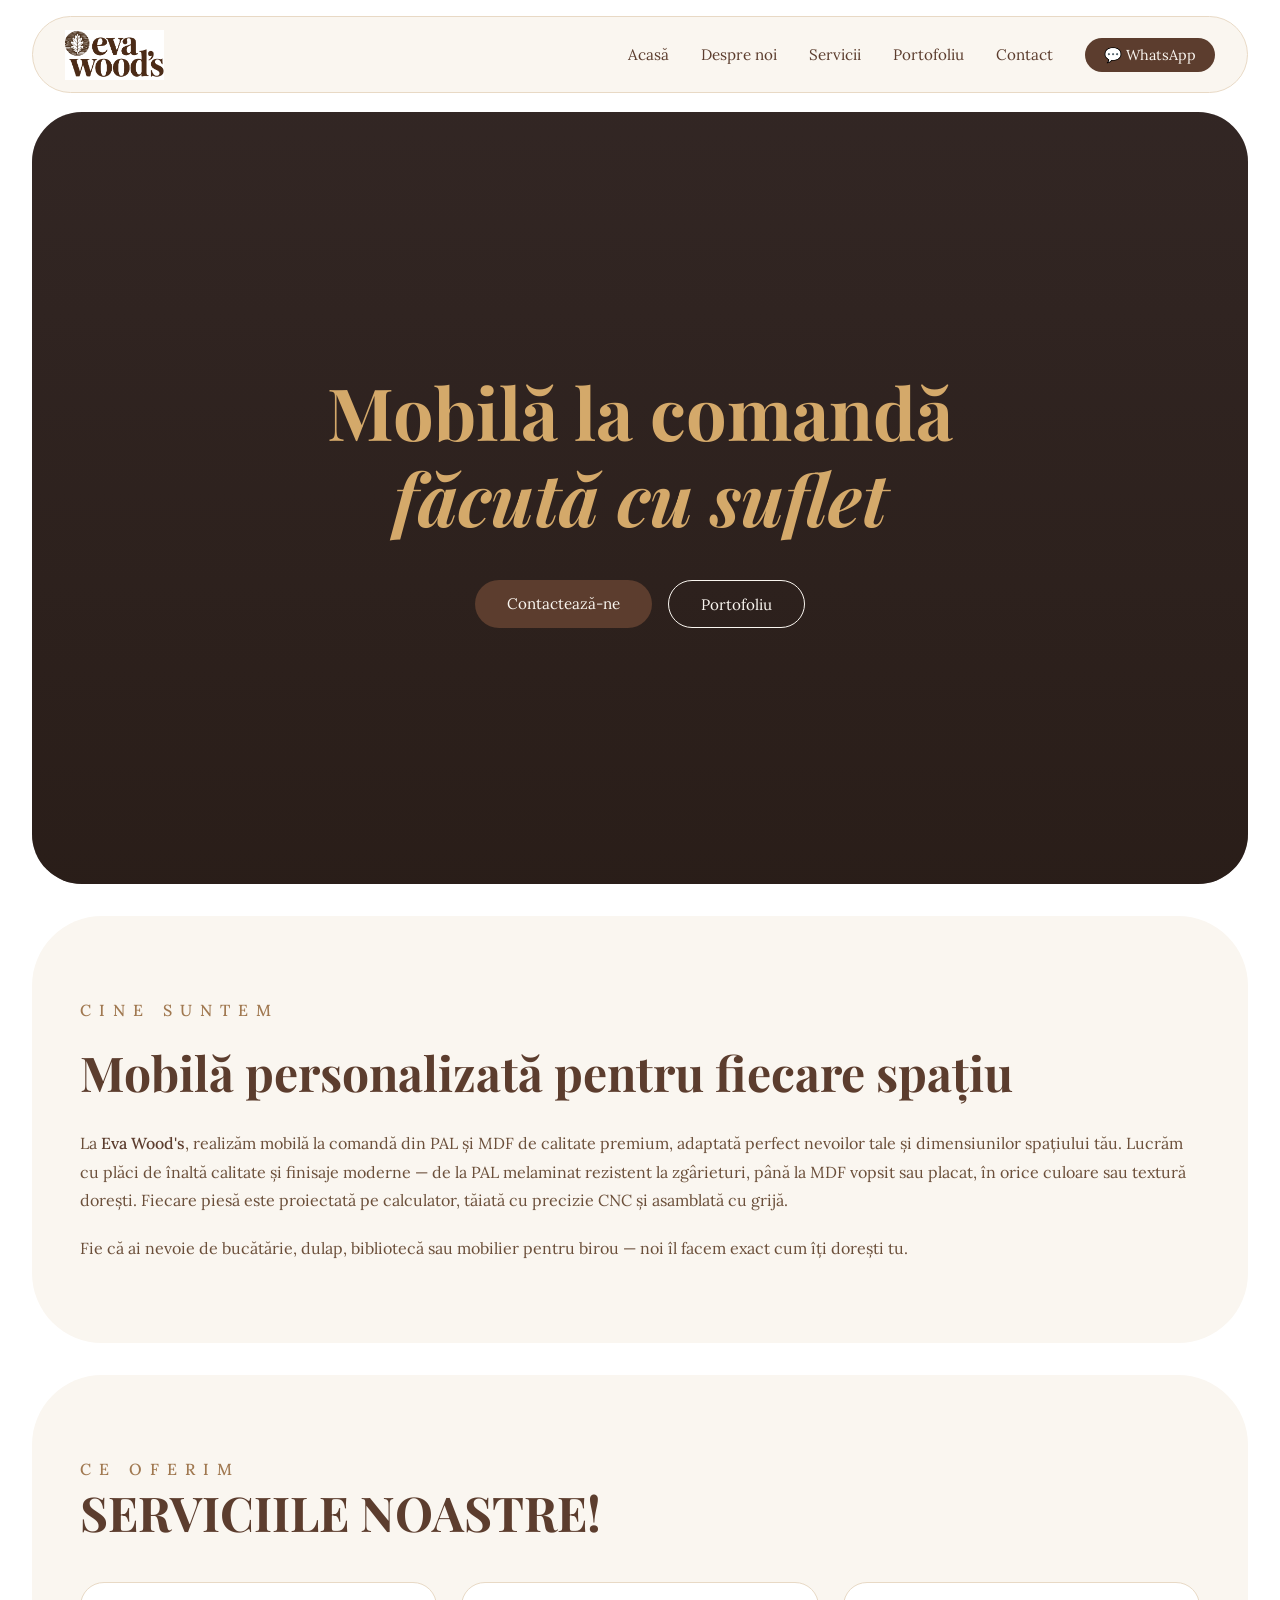
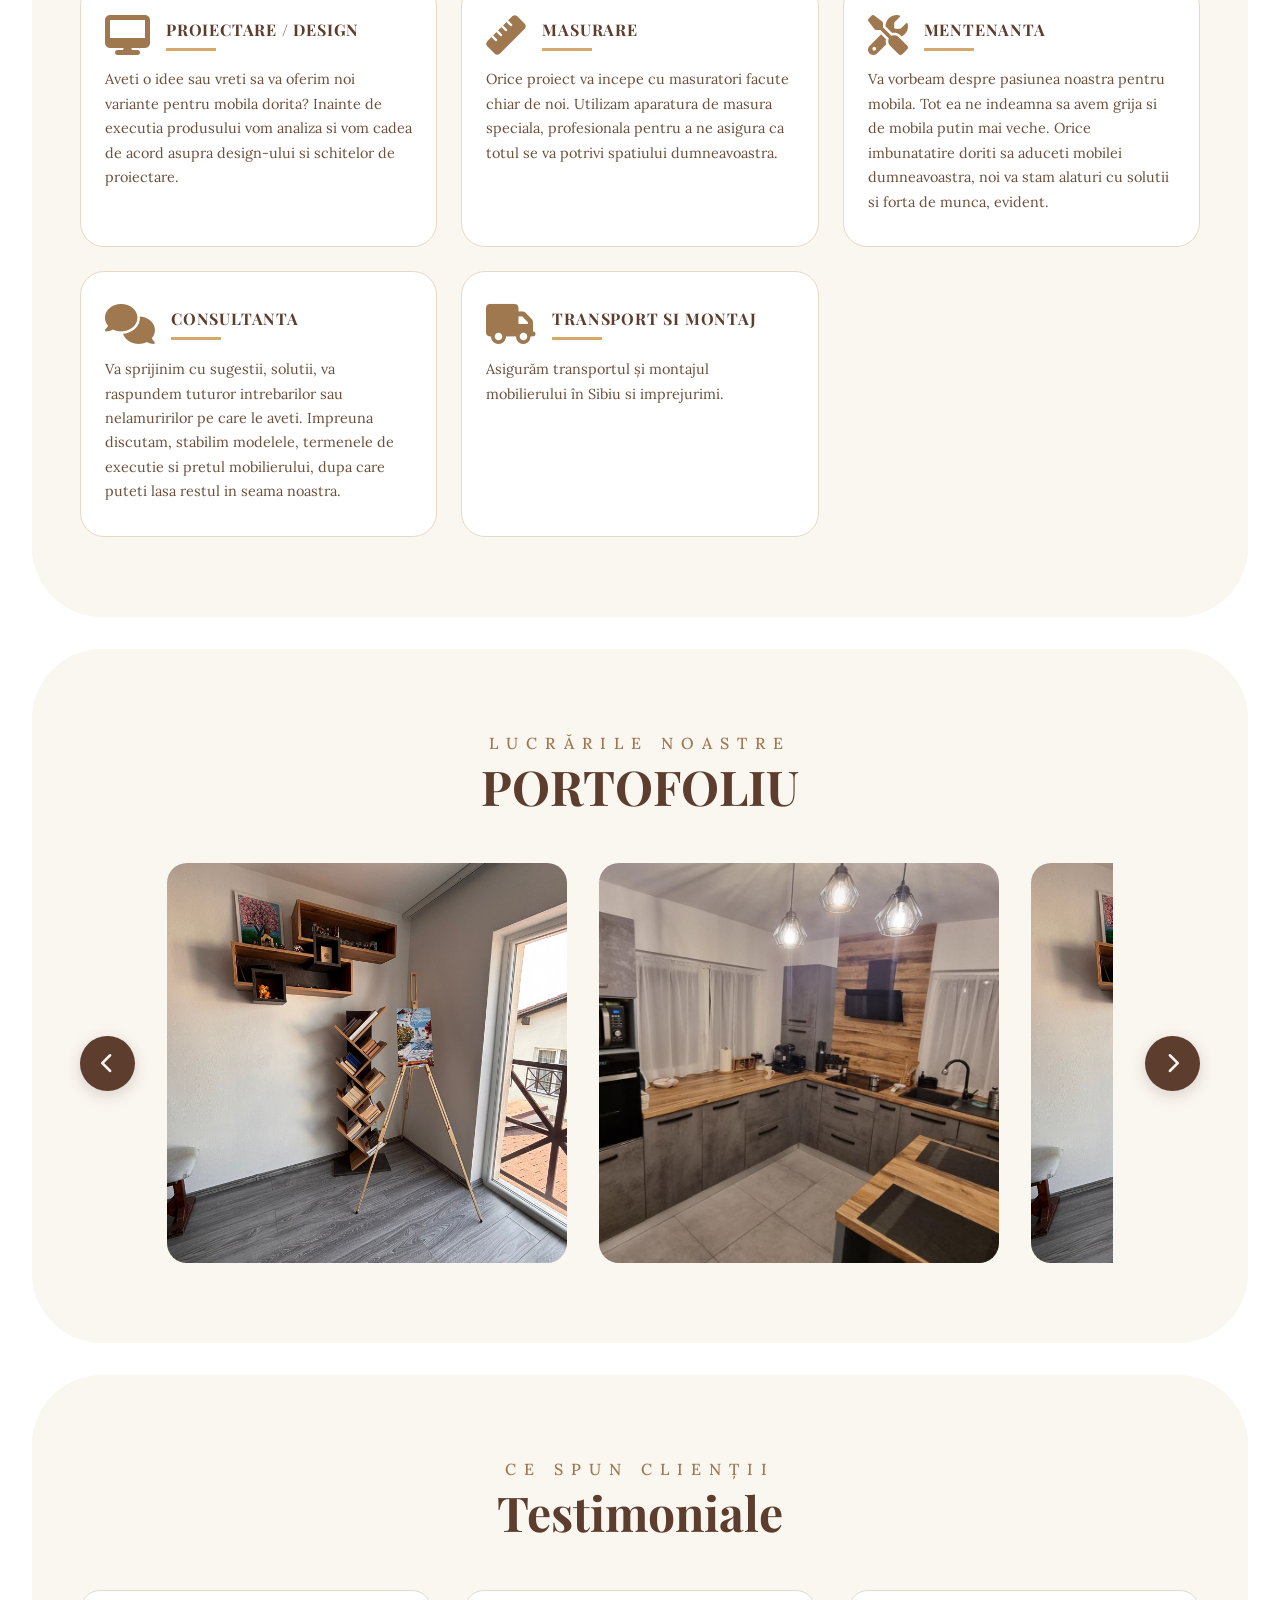
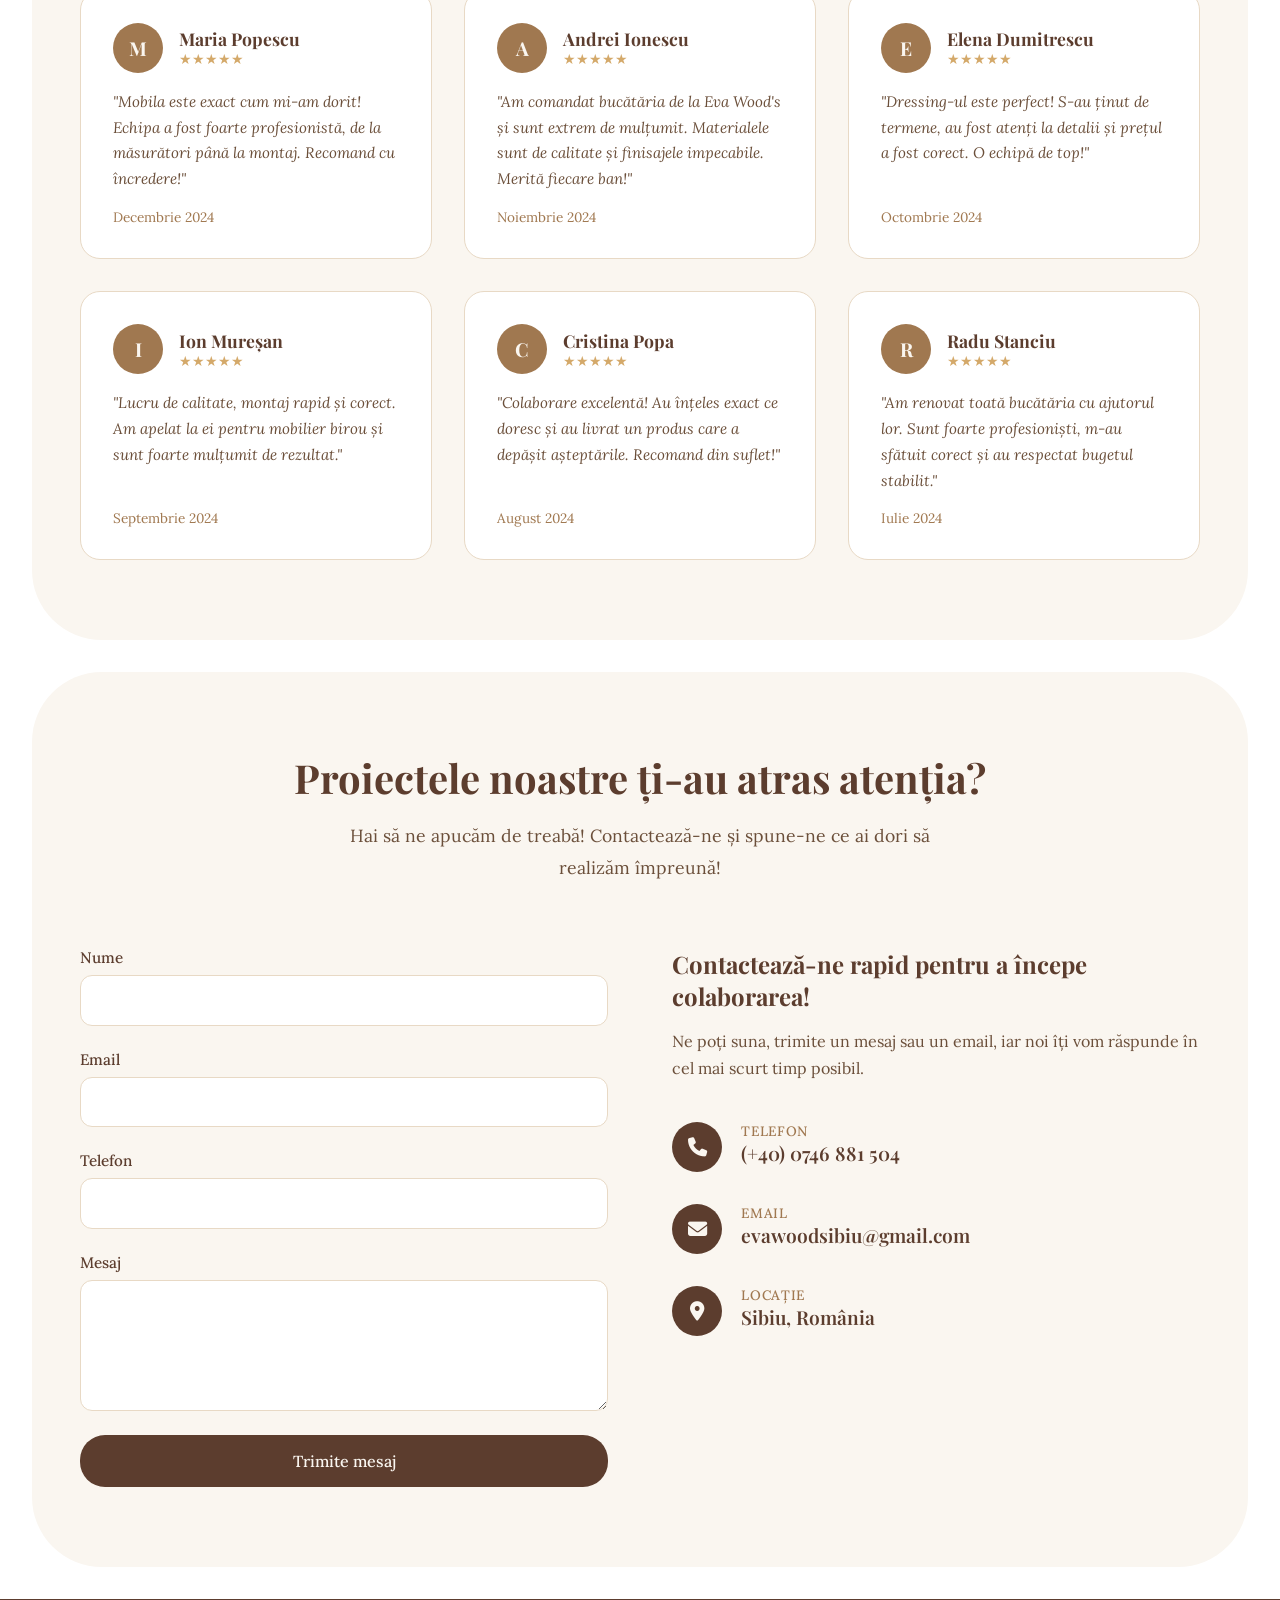
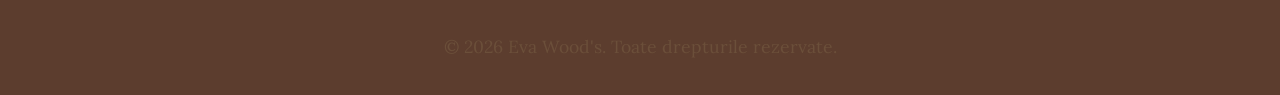
==== index.html @ 712be337 "Final2 Final2" ====
<!DOCTYPE html>
<html lang="ro">
    <head>
    <meta charset="UTF-8" />
    <meta name="viewport" content="width=device-width, initial-scale=1.0" />
    
    <!-- SEO Basic -->
    <title>Eva Wood's — Mobilă la Comandă din PAL și MDF | Sibiu</title>
    <meta name="description" content="Eva Wood's Sibiu - Mobilă personalizată la comandă din PAL și MDF de calitate premium. Bucătării, dressing-uri, mobilier birou. Proiectare 3D, transport și montaj inclus." />
    <meta name="keywords" content="mobilă la comandă, mobilă personalizată, bucătării la comandă, dressing, mobilier birou, PAL melaminat, MDF vopsit, Sibiu, Eva Wood's" />
    <meta name="author" content="Eva Wood's" />
    <meta name="robots" content="index, follow" />
    
    <!-- Open Graph (Facebook, WhatsApp) -->
    <meta property="og:type" content="website" />
    <meta property="og:title" content="Eva Wood's — Mobilă la Comandă | Sibiu" />
    <meta property="og:description" content="Mobilă personalizată din PAL și MDF. Proiectare 3D, calitate premium, transport și montaj în Sibiu și împrejurimi." />
    <meta property="og:image" content="https://evawoods.ro/assets/og-image.jpg" />
    <meta property="og:url" content="https://evawoods.ro" />
    <meta property="og:site_name" content="Eva Wood's" />
    <meta property="og:locale" content="ro_RO" />
    
    <!-- Twitter Card -->
    <meta name="twitter:card" content="summary_large_image" />
    <meta name="twitter:title" content="Eva Wood's — Mobilă la Comandă | Sibiu" />
    <meta name="twitter:description" content="Mobilă personalizată din PAL și MDF. Proiectare 3D, calitate premium, transport și montaj." />
    <meta name="twitter:image" content="https://evawoods.ro/assets/og-image.jpg" />
    
    <!-- Favicon -->
    <link rel="icon" type="image/png" sizes="32x32" href="assets/favicon-32x32.png" />
    <link rel="icon" type="image/png" sizes="16x16" href="assets/favicon-16x16.png" />
    <link rel="apple-touch-icon" sizes="180x180" href="assets/apple-touch-icon.png" />
    
    <!-- Canonical URL -->
    <link rel="canonical" href="https://evawoods.ro" />
    
    <!-- Fonts -->
    <link href="https://fonts.googleapis.com/css2?family=Playfair+Display:ital,wght@0,400;0,700;1,400&family=Lora:wght@400;500&display=swap" rel="stylesheet" />
    
    <!-- FontAwesome -->
    <link rel="stylesheet" href="https://cdnjs.cloudflare.com/ajax/libs/font-awesome/6.5.1/css/all.min.css" />
    
    <!-- CSS -->
    <link rel="stylesheet" href="style.css" />
    
    <!-- Structured Data (JSON-LD) -->
    <script type="application/ld+json">
    {
        "@context": "https://schema.org",
        "@type": "LocalBusiness",
        "name": "Eva Wood's",
        "description": "Mobilă la comandă din PAL și MDF de calitate premium. Bucătării, dressing-uri, mobilier birou.",
        "image": "https://evawoods.ro/assets/logo.png",
        "logo": "https://evawoods.ro/assets/logo.png",
        "url": "https://evawoods.ro",
        "telephone": "+40746881504",
        "email": "evawoodsibiu@gmail.com",
        "address": {
        "@type": "PostalAddress",
        "addressLocality": "Sibiu",
        "addressCountry": "RO"
        },
        "geo": {
        "@type": "GeoCoordinates",
        "latitude": "45.7983",
        "longitude": "24.1256"
        },
        "openingHoursSpecification": [
        {
            "@type": "OpeningHoursSpecification",
            "dayOfWeek": [
            "Monday",
            "Tuesday",
            "Wednesday",
            "Thursday",
            "Friday"
            ],
            "opens": "09:00",
            "closes": "18:00"
        }
        ],
        "sameAs": [
        "https://www.facebook.com/evawoods",
        "https://www.instagram.com/evawoods"
        ],
        "priceRange": "$$",
        "aggregateRating": {
        "@type": "AggregateRating",
        "ratingValue": "5",
        "reviewCount": "15"
        }
    }
    </script>
    </head>
<body itemscope itemtype="https://schema.org/LocalBusiness">
    
    <!-- ═══ HEADER / MENIU ═══ -->
    <header class="header">
        <div class="header-container">

        <!-- Logo -->
        <a href="#acasa" class="logo">
            <img src="assets/logo.png" alt="Eva Wood's" class="logo-img" />
        </a>

        <!-- Navigare -->
        <nav class="nav" id="nav">
            <a href="#acasa" class="nav-link">Acasă</a>
            <a href="#despre" class="nav-link">Despre noi</a>
            <a href="#servicii" class="nav-link">Servicii</a>
            <a href="#portofoliu" class="nav-link">Portofoliu</a>
            <a href="#contact" class="nav-link">Contact</a>
            <a href="https://wa.me/0746881504" class="btn-whatsapp" target="_blank">
            💬 WhatsApp
            </a>
        </nav>

        <!-- Buton hamburger pentru mobil -->
        <button class="hamburger" id="hamburger" aria-label="Meniu">
            <span></span>
            <span></span>
            <span></span>
        </button>

        </div>
    </header>

    <!-- ═══ HERO ═══ -->
    <section id="acasa" class="hero">
        <video class="hero-video" autoplay muted loop playsinline>
        <source src="assets/hero-video.mp4" type="video/mp4" />
        </video>

    <!-- Overlay întunecat peste video -->
        <div class="hero-overlay"></div>

    <!-- Conținut -->
        <div class="hero-content">
        <h1 class="hero-title">Mobilă la comandă<br /><em>făcută cu suflet</em></h1>
        <div class="hero-buttons">
            <a href="#contact" class="btn-primary">Contactează-ne</a>
            <a href="#portofoliu" class="btn-secondary">Portofoliu</a>
        </div>
        </div>
    </section>

    <!-- ═══ DESPRE NOI ═══ -->
    <section id="despre" class="section despre">
    <div class="despre-content-center">
        <p class="section-label">Cine suntem</p>
        <h2 class="section-title">Mobilă personalizată pentru fiecare spațiu</h2>
        <p class="despre-text">
        La <strong>Eva Wood's</strong>, realizăm mobilă la comandă din PAL și MDF de calitate premium, adaptată perfect nevoilor tale și dimensiunilor spațiului tău.
        Lucrăm cu plăci de înaltă calitate și finisaje moderne — de la PAL melaminat rezistent la zgârieturi, până la MDF vopsit sau placat, în orice culoare sau textură dorești. Fiecare piesă este proiectată pe calculator, tăiată cu precizie CNC și asamblată cu grijă.
        </p>
        <p class="despre-text">
        Fie că ai nevoie de bucătărie, dulap, bibliotecă sau mobilier pentru birou — noi îl facem exact cum îți dorești tu.
        </p>
    </div>
    </section>

    <!-- ═══ SERVICII ═══ -->
    <section id="servicii" class="section servicii">
    <div class="servicii-header">
        <p class="section-label">Ce oferim</p>
        <h2 class="section-title">SERVICIILE NOASTRE!</h2>
    </div>

    <!-- Desktop: Grid | Mobile: Carousel -->
    <div class="servicii-carousel-wrapper">
        <div class="servicii-grid" id="servicii-track">
        
        <!-- Card 1 -->
        <div class="serviciu-card">
            <div class="serviciu-header-row">
            <div class="serviciu-icon">
                <i class="fa fa-desktop"></i>
            </div>
            <div>
                <h5 class="serviciu-title">PROIECTARE / DESIGN</h5>
                <div class="separator-line"></div>
            </div>
            </div>
            <div class="serviciu-content">
            <p class="serviciu-description">
                Aveti o idee sau vreti sa va oferim noi variante pentru mobila dorita? Inainte de executia produsului vom analiza si vom cadea de acord asupra design-ului si schitelor de proiectare.
            </p>
            </div>
        </div>

        <!-- Card 2 -->
        <div class="serviciu-card">
            <div class="serviciu-header-row">
            <div class="serviciu-icon">
                <i class="fa fa-ruler"></i>
            </div>
            <div>
                <h5 class="serviciu-title">MASURARE</h5>
                <div class="separator-line"></div>
            </div>
            </div>
            <div class="serviciu-content">
            <p class="serviciu-description">
                Orice proiect va incepe cu masuratori facute chiar de noi. Utilizam aparatura de masura speciala, profesionala pentru a ne asigura ca totul se va potrivi spatiului dumneavoastra.
            </p>
            </div>
        </div>

        <!-- Card 3 -->
        <div class="serviciu-card">
            <div class="serviciu-header-row">
            <div class="serviciu-icon">
                <i class="fa fa-tools"></i>
            </div>
            <div>
                <h5 class="serviciu-title">MENTENANTA</h5>
                <div class="separator-line"></div>
            </div>
            </div>
            <div class="serviciu-content">
            <p class="serviciu-description">
                Va vorbeam despre pasiunea noastra pentru mobila. Tot ea ne indeamna sa avem grija si de mobila putin mai veche. Orice imbunatatire doriti sa aduceti mobilei dumneavoastra, noi va stam alaturi cu solutii si forta de munca, evident.
            </p>
            </div>
        </div>

        <!-- Card 4 -->
        <div class="serviciu-card">
            <div class="serviciu-header-row">
            <div class="serviciu-icon">
                <i class="fa fa-comments"></i>
            </div>
            <div>
                <h5 class="serviciu-title">CONSULTANTA</h5>
                <div class="separator-line"></div>
            </div>
            </div>
            <div class="serviciu-content">
            <p class="serviciu-description">
                Va sprijinim cu sugestii, solutii, va raspundem tuturor intrebarilor sau nelamuririlor pe care le aveti. Impreuna discutam, stabilim modelele, termenele de executie si pretul mobilierului, dupa care puteti lasa restul in seama noastra.
            </p>
            </div>
        </div>

        <!-- Card 5 -->
        <div class="serviciu-card">
            <div class="serviciu-header-row">
            <div class="serviciu-icon">
                <i class="fa fa-truck"></i>
            </div>
            <div>
                <h5 class="serviciu-title">TRANSPORT SI MONTAJ</h5>
                <div class="separator-line"></div>
            </div>
            </div>
            <div class="serviciu-content">
            <p class="serviciu-description">
                Asigurăm transportul și montajul mobilierului în Sibiu si imprejurimi.
            </p>
            </div>
        </div>

        </div>

        <!-- Dots pentru navigare pe mobil -->
        <div class="servicii-dots">
        <span class="servicii-dot active"></span>
        <span class="servicii-dot"></span>
        <span class="servicii-dot"></span>
        <span class="servicii-dot"></span>
        <span class="servicii-dot"></span>
        </div>
    </div>
    </section>

    <!-- ═══ PORTOFOLIU ═══ -->
    <section id="portofoliu" class="section portofoliu">
    <div class="portofoliu-header">
        <p class="section-label">Lucrările noastre</p>
        <h2 class="section-title">PORTOFOLIU</h2>
    </div>

    <div class="portofoliu-carousel-container">
        
        <!-- Săgeată stânga (în afara wrapper-ului) -->
        <button class="carousel-btn carousel-prev-btn">
            <i class="fa fa-chevron-left"></i>
        </button>

        <!-- Wrapper cu overflow hidden -->
        <div class="carousel-wrapper">
            <div class="carousel-track" id="carousel-track">
                
                <!-- Proiect 1 -->
                <div class="carousel-item" data-project="0">
                <img src="assets/proiect1-main.jpg" alt="Bucătărie modernă" />
                <div class="carousel-caption">
                    <h3>Bucătărie modernă</h3>
                    <p>MDF alb lucios</p>
                </div>
                </div>

                <!-- Proiect 2 -->
                <div class="carousel-item" data-project="1">
                <img src="assets/proiect2-main.jpg" alt="Bucătărie gri antracit" />
                <div class="carousel-caption">
                    <h3>Bucătărie gri antracit</h3>
                    <p>MDF vopsit + stejar</p>
                </div>
                </div>

                <!-- Proiect 3 -->
                <div class="carousel-item" data-project="2">
                <img src="assets/proiect1-main.jpg" alt="Dressing modern" />
                <div class="carousel-caption">
                    <h3>Dressing modern</h3>
                    <p>MDF vopsit</p>
                </div>
                </div>

            </div>
        </div>

        <!-- Săgeată dreapta (în afara wrapper-ului) -->
        <button class="carousel-btn carousel-next-btn">
        <i class="fa fa-chevron-right"></i>
        </button>

    </div>

    <!-- Modal cu galerie... (rămâne la fel) -->
    <div id="project-modal" class="project-modal">
        <span class="modal-close">&times;</span>
        
        <div class="modal-content">
        
        <div class="modal-header">
            <h3 id="modal-project-title"></h3>
            <p id="modal-project-description"></p>
        </div>

        <div class="modal-gallery">
            <div class="modal-gallery-main">
            <img id="modal-main-img" src="" alt="" />
            </div>

            <div class="modal-thumbnails" id="modal-thumbnails">
            </div>
        </div>

        <button class="modal-nav-btn modal-prev-btn">
            <i class="fa fa-chevron-left"></i>
        </button>
        <button class="modal-nav-btn modal-next-btn">
            <i class="fa fa-chevron-right"></i>
        </button>

        </div>
    </div>

    </section>

    <!-- ═══ TESTIMONIALE ═══ -->
    <section id="testimoniale" class="section testimoniale">
    <div class="testimoniale-header">
        <p class="section-label">Ce spun clienții</p>
        <h2 class="section-title">Testimoniale</h2>
    </div>

    <div class="testimoniale-grid">
        
        <!-- Testimonial 1 -->
        <div class="testimonial-card">
        <div class="testimonial-header-card">
            <div class="testimonial-avatar">M</div>
            <div class="testimonial-info">
            <div class="testimonial-name">Maria Popescu</div>
            <div class="testimonial-stars">★★★★★</div>
            </div>
        </div>
        <p class="testimonial-text">
            "Mobila este exact cum mi-am dorit! Echipa a fost foarte profesionistă, de la măsurători până la montaj. Recomand cu încredere!"
        </p>
        <div class="testimonial-date">Decembrie 2024</div>
        </div>

        <!-- Testimonial 2 -->
        <div class="testimonial-card">
        <div class="testimonial-header-card">
            <div class="testimonial-avatar">A</div>
            <div class="testimonial-info">
            <div class="testimonial-name">Andrei Ionescu</div>
            <div class="testimonial-stars">★★★★★</div>
            </div>
        </div>
        <p class="testimonial-text">
            "Am comandat bucătăria de la Eva Wood's și sunt extrem de mulțumit. Materialele sunt de calitate și finisajele impecabile. Merită fiecare ban!"
        </p>
        <div class="testimonial-date">Noiembrie 2024</div>
        </div>

        <!-- Testimonial 3 -->
        <div class="testimonial-card">
        <div class="testimonial-header-card">
            <div class="testimonial-avatar">E</div>
            <div class="testimonial-info">
            <div class="testimonial-name">Elena Dumitrescu</div>
            <div class="testimonial-stars">★★★★★</div>
            </div>
        </div>
        <p class="testimonial-text">
            "Dressing-ul este perfect! S-au ținut de termene, au fost atenți la detalii și prețul a fost corect. O echipă de top!"
        </p>
        <div class="testimonial-date">Octombrie 2024</div>
        </div>

        <!-- Testimonial 4 -->
        <div class="testimonial-card">
        <div class="testimonial-header-card">
            <div class="testimonial-avatar">I</div>
            <div class="testimonial-info">
            <div class="testimonial-name">Ion Mureșan</div>
            <div class="testimonial-stars">★★★★★</div>
            </div>
        </div>
        <p class="testimonial-text">
            "Lucru de calitate, montaj rapid și corect. Am apelat la ei pentru mobilier birou și sunt foarte mulțumit de rezultat."
        </p>
        <div class="testimonial-date">Septembrie 2024</div>
        </div>

        <!-- Testimonial 5 -->
        <div class="testimonial-card">
        <div class="testimonial-header-card">
            <div class="testimonial-avatar">C</div>
            <div class="testimonial-info">
            <div class="testimonial-name">Cristina Popa</div>
            <div class="testimonial-stars">★★★★★</div>
            </div>
        </div>
        <p class="testimonial-text">
            "Colaborare excelentă! Au înțeles exact ce doresc și au livrat un produs care a depășit așteptările. Recomand din suflet!"
        </p>
        <div class="testimonial-date">August 2024</div>
        </div>

        <!-- Testimonial 6 -->
        <div class="testimonial-card">
        <div class="testimonial-header-card">
            <div class="testimonial-avatar">R</div>
            <div class="testimonial-info">
            <div class="testimonial-name">Radu Stanciu</div>
            <div class="testimonial-stars">★★★★★</div>
            </div>
        </div>
        <p class="testimonial-text">
            "Am renovat toată bucătăria cu ajutorul lor. Sunt foarte profesioniști, m-au sfătuit corect și au respectat bugetul stabilit."
        </p>
        <div class="testimonial-date">Iulie 2024</div>
        </div>

    </div>
    </section>

    <!-- ═══ CONTACT ═══ -->
    <section id="contact" class="section contact">
    <div class="contact-intro">
        <h2 class="contact-intro-title">Proiectele noastre ți-au atras atenția?</h2>
        <p class="contact-intro-text">
        Hai să ne apucăm de treabă! Contactează-ne și spune-ne ce ai dori să realizăm împreună!
        </p>
    </div>

    <div class="contact-container">
        
    <!-- Formular -->
    <div class="contact-form-wrapper">
    <form action="https://api.web3forms.com/submit" method="POST" id="contact-form" class="contact-form">
        
        <!-- Access Key (hidden) -->
        <input type="hidden" name="access_key" value="378dd98a-0c54-42e0-a8e6-0fc0e4d8d070">
        
        <!-- Redirect după submit (opțional) -->
        <input type="hidden" name="redirect" value="https://evawoods.ro/thank-you.html">
        
        <!-- Subiect email (opțional) -->
        <input type="hidden" name="subject" value="Mesaj nou de pe site Eva Wood's">

        <div class="form-group">
        <label for="name">Nume</label>
        <input type="text" id="name" name="name" required />
        </div>

        <div class="form-group">
        <label for="email">Email</label>
        <input type="email" id="email" name="email" required />
        </div>

        <div class="form-group">
        <label for="phone">Telefon</label>
        <input type="tel" id="phone" name="phone" required />
        </div>

        <div class="form-group">
        <label for="message">Mesaj</label>
        <textarea id="message" name="message" rows="5" required></textarea>
        </div>

        <!-- Honeypot anti-spam (hidden) -->
        <input type="checkbox" name="botcheck" class="hidden" style="display: none;">

        <button type="submit" class="form-submit-btn">
        Trimite mesaj
        </button>

    </form>
    
    <!-- Mesaj de succes/eroare -->
    <div id="form-message" class="form-message" style="display: none;"></div>
    </div>

        <!-- Info contact -->
        <div class="contact-info">
        <h3 class="contact-info-title">Contactează-ne rapid pentru a începe colaborarea!</h3>
        <p class="contact-info-subtitle">
            Ne poți suna, trimite un mesaj sau un email, iar noi îți vom răspunde în cel mai scurt timp posibil.
        </p>

        <div class="contact-details">
            
            <div class="contact-detail-item">
            <div class="contact-icon">
                <i class="fa fa-phone"></i>
            </div>
            <div class="contact-detail-content">
                <div class="contact-detail-label">Telefon</div>
                <a href="tel:+40746881504" class="contact-detail-value">
                (+40) 0746 881 504
                </a>
            </div>
            </div>

            <div class="contact-detail-item">
            <div class="contact-icon">
                <i class="fa fa-envelope"></i>
            </div>
            <div class="contact-detail-content">
                <div class="contact-detail-label">Email</div>
                <a href="mailto:evawoodsibiu@gmail.com" class="contact-detail-value">
                evawoodsibiu@gmail.com
                </a>
            </div>
            </div>

            <div class="contact-detail-item">
            <div class="contact-icon">
                <i class="fa fa-map-marker-alt"></i>
            </div>
            <div class="contact-detail-content">
                <div class="contact-detail-label">Locație</div>
                <div class="contact-detail-value">
                Sibiu, România
                </div>
            </div>
            </div>

        </div>
        </div>

    </div>
    </section>

    <!-- ═══ FOOTER ═══ -->
    <footer class="footer">
    <p>&copy; 2026 Eva Wood's. Toate drepturile rezervate.</p>
    </footer>
  
<script src="script.js"></script>
</body>
</html>
---- style.css ----
/* ═══════════════════════════════════════════════════════════════
   BASE & RESET
   ═══════════════════════════════════════════════════════════════ */
* {
  margin: 0;
  padding: 0;
  box-sizing: border-box;
}

html {
  scroll-behavior: smooth;
  scroll-padding-top: 100px;
}

body {
  font-family: 'Lora', serif;
  background-color: #FFFFFF;
  color: #3B2F2F;
  padding-top: 6rem;
}

/* ═══════════════════════════════════════════════════════════════
   TYPOGRAPHY
   ═══════════════════════════════════════════════════════════════ */
h1 {
  font-family: 'Playfair Display', serif;
  font-size: 2rem;
  color: #5C3D2E;
}

p {
  font-size: 1.1rem;
  line-height: 1.8;
  color: #6B4F3A;
}

.section-label {
  font-family: 'Lora', serif;
  font-size: 1rem;
  letter-spacing: 0.5em;
  text-transform: uppercase;
  color: #A07850;
  font-weight: 500;
}

.section-title {
  font-family: 'Playfair Display', serif;
  font-size: clamp(2rem, 4vw, 3rem);
  font-weight: 700;
  color: #5C3D2E;
  line-height: 1.2;
  margin-bottom: 0.5rem;
}

/* ═══════════════════════════════════════════════════════════════
   SECTIONS
   ═══════════════════════════════════════════════════════════════ */
.section {
  background-color: #FAF6F0;
  border-radius: 70px;
  margin: 2rem;
  padding: 5rem 3rem;
}

/* ═══════════════════════════════════════════════════════════════
   HEADER
   ═══════════════════════════════════════════════════════════════ */
.header {
  position: fixed;
  top: 1rem;
  left: 2rem;
  right: 2rem;
  z-index: 1000;
  background-color: rgba(250, 246, 240, 0.95);
  backdrop-filter: blur(8px);
  border-radius: 50px;
  border: 1px solid #E8D9C5;
  transition: box-shadow 0.3s ease;
}

.header.scrolled {
  box-shadow: 0 4px 25px rgba(92, 61, 46, 0.12);
}

.header-container {
  padding: 0 2rem;
  height: 75px;
  display: flex;
  align-items: center;
  justify-content: space-between;
}

/* Logo */
.logo {
  text-decoration: none;
}

.logo-img {
  height: 50px;
  width: auto;
  display: block;
}

/* Navigation */
.nav {
  display: flex;
  align-items: center;
  gap: 2rem;
}

.nav-link {
  font-family: 'Lora', serif;
  font-size: 0.95rem;
  color: #5C3D2E;
  text-decoration: none;
  position: relative;
  transition: color 0.3s ease;
}

.nav-link::after {
  content: '';
  position: absolute;
  bottom: -4px;
  left: 0;
  width: 0%;
  height: 1.5px;
  background-color: #A07850;
  transition: width 0.3s ease;
}

.nav-link:hover {
  color: #A07850;
}

.nav-link:hover::after {
  width: 100%;
}

/* WhatsApp Button */
.btn-whatsapp {
  background-color: #5C3D2E;
  color: #FAF6F0 !important;
  padding: 0.5rem 1.2rem;
  border-radius: 25px;
  font-family: 'Lora', serif;
  font-size: 0.9rem;
  text-decoration: none;
  transition: all 0.3s ease;
  white-space: nowrap;
}

.btn-whatsapp:hover {
  background-color: #A07850;
  transform: translateY(-2px);
}

/* Hamburger Menu */
.hamburger {
  display: none;
  flex-direction: column;
  gap: 5px;
  background: none;
  border: none;
  cursor: pointer;
  padding: 4px;
}

.hamburger span {
  display: block;
  width: 25px;
  height: 2px;
  background-color: #5C3D2E;
  border-radius: 2px;
  transition: all 0.3s ease;
}

/* ═══════════════════════════════════════════════════════════════
   HERO
   ═══════════════════════════════════════════════════════════════ */
.hero {
  position: relative;
  height: calc(100vh - 8rem);
  border-radius: 50px;
  overflow: hidden;
  margin: 1rem 2rem 2rem 2rem;
  display: flex;
  align-items: center;
  justify-content: center;
  background-color: #3B2F2F;
}

.hero-video {
  position: absolute;
  inset: 0;
  width: 100%;
  height: 100%;
  object-fit: cover;
  z-index: 0;
}

.hero-overlay {
  position: absolute;
  inset: 0;
  background: linear-gradient(to bottom, rgba(30, 18, 10, 0.3), rgba(30, 18, 10, 0.6));
  z-index: 1;
}

.hero-content {
  position: relative;
  z-index: 2;
  text-align: center;
  color: #FAF6F0;
  padding: 2rem;
  max-width: 700px;
}

.hero-tagline {
  font-family: 'Lora', serif;
  font-size: 0.9rem;
  letter-spacing: 0.2em;
  text-transform: uppercase;
  color: #D4A96A;
  margin-bottom: 1.2rem;
  opacity: 0;
  animation: fadeUp 0.8s ease forwards 0.2s;
}

.hero-title {
  font-family: 'Playfair Display', serif;
  font-size: clamp(2.5rem, 6vw, 4.5rem);
  font-weight: 700;
  line-height: 1.2;
  margin-bottom: 2.5rem;
  opacity: 0;
  animation: fadeUp 0.8s ease forwards 0.5s;
  color: #D4A96A;
}

.hero-title em {
  font-style: italic;
  color: #D4A96A;
}

.hero-buttons {
  display: flex;
  gap: 1rem;
  justify-content: center;
  flex-wrap: wrap;
  opacity: 0;
  animation: fadeUp 0.8s ease forwards 0.8s;
}

.btn-primary {
  background-color: #5C3D2E;
  color: #FAF6F0;
  padding: 0.85rem 2rem;
  border-radius: 50px;
  font-family: 'Lora', serif;
  font-size: 0.95rem;
  text-decoration: none;
  transition: all 0.3s ease;
}

.btn-primary:hover {
  background-color: #A07850;
  transform: translateY(-3px);
}

.btn-secondary {
  background-color: transparent;
  color: #FAF6F0;
  padding: 0.85rem 2rem;
  border-radius: 50px;
  border: 1.5px solid #FAF6F0;
  font-family: 'Lora', serif;
  font-size: 0.95rem;
  text-decoration: none;
  transition: all 0.3s ease;
}

.btn-secondary:hover {
  background-color: rgba(250, 246, 240, 0.15);
  transform: translateY(-3px);
}

/* ═══════════════════════════════════════════════════════════════
   DESPRE NOI
   ═══════════════════════════════════════════════════════════════ */
.despre-content-center {
  display: flex;
  flex-direction: column;
  gap: 1.2rem;
}

.despre-text {
  font-family: 'Lora', serif;
  font-size: 1rem;
  line-height: 1.8;
  color: #6B4F3A;
}

.despre-text strong {
  color: #5C3D2E;
  font-weight: 500;
}

/* ═══════════════════════════════════════════════════════════════
   SERVICII
   ═══════════════════════════════════════════════════════════════ */
.servicii-header {
  text-align: left;
  margin-bottom: 2.5rem;
}

.servicii-carousel-wrapper {
  position: relative;
}

.servicii-grid {
  display: grid;
  grid-template-columns: repeat(3, 1fr);
  gap: 1.5rem;
}

.serviciu-card {
  background-color: #FFFFFF;
  border: 1px solid #E8D9C5;
  border-radius: 24px;
  padding: 2rem 1.5rem;
  display: flex;
  flex-direction: column;
  transition: all 0.3s ease;
}

.serviciu-card:hover {
  transform: translateY(-8px);
  box-shadow: 0 10px 30px rgba(92, 61, 46, 0.12);
  border-color: #A07850;
}

.serviciu-header-row {
  display: flex;
  align-items: center;
  gap: 1rem;
  margin-bottom: 0.8rem;
}

.serviciu-icon {
  flex-shrink: 0;
}

.serviciu-icon i {
  font-size: 40px;
  color: #A07850;
  transition: all 0.4s ease;
}

.serviciu-card:hover .serviciu-icon i {
  transform: scale(1.15) rotate(5deg);
  color: #5C3D2E;
}

.serviciu-title {
  font-family: 'Playfair Display', serif;
  font-size: 1rem;
  font-weight: 700;
  color: #5C3D2E;
  text-transform: uppercase;
  letter-spacing: 0.05em;
  margin: 0 0 0.5rem 0;
}

.separator-line {
  width: 50px;
  height: 3px;
  background-color: #D4A96A;
  margin: 0;
  transition: width 0.4s ease;
}

.serviciu-card:hover .separator-line {
  width: 80px;
}

.serviciu-description {
  font-family: 'Lora', serif;
  font-size: 0.9rem;
  line-height: 1.7;
  color: #6B4F3A;
  margin: 0;
}

/* Dots - ascunse pe desktop */
.servicii-dots {
  display: none;
  justify-content: center;
  gap: 0.5rem;
  margin-top: 2rem;
}

.servicii-dot {
  width: 10px;
  height: 10px;
  border-radius: 50%;
  background-color: #E8D9C5;
  cursor: pointer;
  transition: all 0.3s ease;
}

.servicii-dot.active {
  background-color: #A07850;
  width: 24px;
  border-radius: 5px;
}

/* ═══════════════════════════════════════════════════════════════
   PORTOFOLIU
   ═══════════════════════════════════════════════════════════════ */
.portofoliu-header {
  text-align: center;
  margin-bottom: 3rem;
}

.portofoliu-carousel-container {
  position: relative;
  display: flex;
  align-items: center;
  justify-content: center;
  gap: 2rem;
  max-width: 1400px;
  margin: 0 auto;
}

.carousel-wrapper {
  position: relative;
  overflow: hidden;
  width: 1264px;
  max-width: 100%;
}

.carousel-track {
  display: flex;
  gap: 2rem;
  transition: transform 0.5s ease;
}

.carousel-item {
  position: relative;
  overflow: hidden;
  border-radius: 20px;
  cursor: pointer;
  width: 400px;
  height: 400px;
  flex-shrink: 0;
}

.carousel-item img {
  width: 100%;
  height: 100%;
  object-fit: cover;
  transition: transform 0.4s ease;
}

.carousel-item:hover img {
  transform: scale(1.08);
}

.carousel-caption {
  position: absolute;
  bottom: 0;
  left: 0;
  right: 0;
  background: linear-gradient(to top, rgba(59, 47, 47, 0.95), transparent);
  color: #FAF6F0;
  padding: 2rem 1rem 1rem;
  text-align: center;
  transform: translateY(100%);
  transition: transform 0.4s ease;
}

.carousel-item:hover .carousel-caption {
  transform: translateY(0);
}

.carousel-caption h3 {
  font-family: 'Playfair Display', serif;
  font-size: 1.1rem;
  font-weight: 700;
  margin-bottom: 0.3rem;
}

.carousel-caption p {
  font-family: 'Lora', serif;
  font-size: 0.85rem;
  color: #D4A96A;
}

/* Carousel Buttons */
.carousel-btn {
  background-color: #5C3D2E;
  border: none;
  width: 55px;
  height: 55px;
  border-radius: 50%;
  cursor: pointer;
  transition: all 0.3s ease;
  display: flex;
  align-items: center;
  justify-content: center;
  box-shadow: 0 4px 15px rgba(92, 61, 46, 0.2);
  flex-shrink: 0;
}

.carousel-btn:hover {
  background-color: #A07850;
  transform: scale(1.1);
}

.carousel-btn i {
  font-size: 1.3rem;
  color: #FAF6F0;
}

/* Modal */
.project-modal {
  display: none;
  position: fixed;
  inset: 0;
  z-index: 9999;
  background-color: rgba(0, 0, 0, 0.95);
  align-items: center;
  justify-content: center;
}

.project-modal.active {
  display: flex;
}

.modal-close {
  position: absolute;
  top: 2rem;
  right: 2rem;
  font-size: 3rem;
  color: #FAF6F0;
  cursor: pointer;
  z-index: 10001;
  transition: color 0.3s ease;
}

.modal-close:hover {
  color: #D4A96A;
}

.modal-content {
  position: relative;
  max-width: 1100px;
  width: 90%;
  padding: 2rem;
}

.modal-header {
  text-align: center;
  color: #FAF6F0;
  margin-bottom: 2rem;
}

.modal-header h3 {
  font-family: 'Playfair Display', serif;
  font-size: 2rem;
  font-weight: 700;
  margin-bottom: 0.5rem;
}

.modal-header p {
  font-family: 'Lora', serif;
  font-size: 1rem;
  color: #D4A96A;
}

.modal-gallery-main {
  width: 100%;
  max-height: 60vh;
  display: flex;
  justify-content: center;
  margin-bottom: 1.5rem;
}

#modal-main-img {
  max-width: 100%;
  max-height: 60vh;
  object-fit: contain;
  border-radius: 12px;
}

.modal-thumbnails {
  display: flex;
  gap: 1rem;
  justify-content: center;
  flex-wrap: wrap;
}

.modal-thumbnail {
  width: 100px;
  height: 75px;
  border-radius: 8px;
  overflow: hidden;
  cursor: pointer;
  border: 3px solid transparent;
  transition: all 0.3s ease;
}

.modal-thumbnail:hover {
  border-color: #A07850;
}

.modal-thumbnail.active {
  border-color: #D4A96A;
}

.modal-thumbnail img {
  width: 100%;
  height: 100%;
  object-fit: cover;
}

.modal-nav-btn {
  position: absolute;
  top: 50%;
  transform: translateY(-50%);
  background-color: rgba(250, 246, 240, 0.15);
  border: 2px solid rgba(250, 246, 240, 0.3);
  width: 60px;
  height: 60px;
  border-radius: 50%;
  cursor: pointer;
  transition: all 0.3s ease;
  display: flex;
  align-items: center;
  justify-content: center;
  backdrop-filter: blur(5px);
}

.modal-nav-btn:hover {
  background-color: rgba(160, 120, 80, 0.8);
  border-color: #A07850;
}

.modal-nav-btn i {
  font-size: 1.5rem;
  color: #FAF6F0;
}

.modal-prev-btn {
  left: 2rem;
}

.modal-next-btn {
  right: 2rem;
}

/* ═══════════════════════════════════════════════════════════════
   TESTIMONIALE
   ═══════════════════════════════════════════════════════════════ */
.testimoniale-header {
  text-align: center;
  margin-bottom: 3rem;
}

.testimoniale-grid {
  display: grid;
  grid-template-columns: repeat(3, 1fr);
  gap: 2rem;
}

.testimonial-card {
  background-color: #FFFFFF;
  border: 1px solid #E8D9C5;
  border-radius: 20px;
  padding: 2rem;
  display: flex;
  flex-direction: column;
  gap: 1rem;
  transition: all 0.3s ease;
}

.testimonial-card:hover {
  transform: translateY(-5px);
  box-shadow: 0 10px 30px rgba(92, 61, 46, 0.12);
  border-color: #A07850;
}

.testimonial-header-card {
  display: flex;
  align-items: center;
  gap: 1rem;
}

.testimonial-avatar {
  width: 50px;
  height: 50px;
  border-radius: 50%;
  background-color: #A07850;
  display: flex;
  align-items: center;
  justify-content: center;
  font-family: 'Playfair Display', serif;
  font-size: 1.2rem;
  font-weight: 700;
  color: #FAF6F0;
  flex-shrink: 0;
}

.testimonial-name {
  font-family: 'Playfair Display', serif;
  font-size: 1.1rem;
  font-weight: 700;
  color: #5C3D2E;
}

.testimonial-stars {
  color: #D4A96A;
  font-size: 0.9rem;
}

.testimonial-text {
  font-family: 'Lora', serif;
  font-size: 0.95rem;
  line-height: 1.7;
  color: #6B4F3A;
  font-style: italic;
}

.testimonial-date {
  font-family: 'Lora', serif;
  font-size: 0.85rem;
  color: #A07850;
  margin-top: auto;
}

/* ═══════════════════════════════════════════════════════════════
   CONTACT
   ═══════════════════════════════════════════════════════════════ */
.contact-intro {
  text-align: center;
  margin-bottom: 4rem;
}

.contact-intro-title {
  font-family: 'Playfair Display', serif;
  font-size: clamp(1.8rem, 4vw, 2.5rem);
  font-weight: 700;
  color: #5C3D2E;
  margin-bottom: 1rem;
  line-height: 1.3;
}

.contact-intro-text {
  font-family: 'Lora', serif;
  font-size: 1.1rem;
  color: #6B4F3A;
  max-width: 600px;
  margin: 0 auto;
  line-height: 1.8;
}

.contact-container {
  display: grid;
  grid-template-columns: 1fr 1fr;
  gap: 4rem;
  align-items: start;
}

.contact-form {
  display: flex;
  flex-direction: column;
  gap: 1.5rem;
}

.form-group {
  display: flex;
  flex-direction: column;
  gap: 0.5rem;
}

.form-group label {
  font-family: 'Lora', serif;
  font-size: 0.95rem;
  font-weight: 500;
  color: #5C3D2E;
}

.form-group input,
.form-group textarea {
  font-family: 'Lora', serif;
  font-size: 1rem;
  padding: 0.9rem 1.2rem;
  border: 1px solid #E8D9C5;
  border-radius: 12px;
  background-color: #FFFFFF;
  color: #3B2F2F;
  transition: all 0.3s ease;
}

.form-group input:focus,
.form-group textarea:focus {
  outline: none;
  border-color: #A07850;
  box-shadow: 0 0 0 3px rgba(160, 120, 80, 0.1);
}

.form-group textarea {
  resize: vertical;
  min-height: 120px;
}

.form-submit-btn {
  background-color: #5C3D2E;
  color: #FAF6F0;
  padding: 1rem 2rem;
  border: none;
  border-radius: 25px;
  font-family: 'Lora', serif;
  font-size: 1rem;
  font-weight: 500;
  cursor: pointer;
  transition: all 0.3s ease;
}

.form-submit-btn:hover {
  background-color: #A07850;
  transform: translateY(-2px);
  box-shadow: 0 5px 20px rgba(92, 61, 46, 0.2);
}

.contact-info-title {
  font-family: 'Playfair Display', serif;
  font-size: 1.5rem;
  font-weight: 700;
  color: #5C3D2E;
  margin-bottom: 1rem;
}

.contact-info-subtitle {
  font-family: 'Lora', serif;
  font-size: 1rem;
  color: #6B4F3A;
  line-height: 1.7;
  margin-bottom: 2.5rem;
}

.contact-details {
  display: flex;
  flex-direction: column;
  gap: 2rem;
}

.contact-detail-item {
  display: flex;
  gap: 1.2rem;
}

.contact-icon {
  width: 50px;
  height: 50px;
  border-radius: 50%;
  background-color: #5C3D2E;
  display: flex;
  align-items: center;
  justify-content: center;
  flex-shrink: 0;
}

.contact-icon i {
  font-size: 1.2rem;
  color: #FAF6F0;
}

.contact-detail-label {
  font-family: 'Lora', serif;
  font-size: 0.85rem;
  font-weight: 500;
  color: #A07850;
  text-transform: uppercase;
  letter-spacing: 0.05em;
}

.contact-detail-value {
  font-family: 'Playfair Display', serif;
  font-size: 1.2rem;
  font-weight: 600;
  color: #5C3D2E;
  text-decoration: none;
  transition: color 0.3s ease;
}

.contact-detail-value:hover {
  color: #A07850;
}

/* ═══════════════════════════════════════════════════════════════
   FOOTER
   ═══════════════════════════════════════════════════════════════ */
.footer {
  background-color: #5C3D2E;
  color: #FAF6F0;
  text-align: center;
  padding: 2rem;
  margin-top: 2rem;
  font-family: 'Lora', serif;
  font-size: 0.9rem;
}

/* ═══════════════════════════════════════════════════════════════
   ANIMATIONS
   ═══════════════════════════════════════════════════════════════ */
@keyframes fadeUp {
  from {
    opacity: 0;
    transform: translateY(25px);
  }
  to {
    opacity: 1;
    transform: translateY(0);
  }
}

/* ═══════════════════════════════════════════════════════════════
   RESPONSIVE
   ═══════════════════════════════════════════════════════════════ */
@media (max-width: 768px) {
  body {
    padding-top: 5rem;
  }

  /* Header */
  .hamburger {
    display: flex;
  }

  .nav {
    display: none;
    position: absolute;
    top: 75px;
    left: 0;
    width: 100%;
    flex-direction: column;
    background-color: #FAF6F0;
    padding: 1.5rem 2rem;
    gap: 1.2rem;
    border-bottom: 1px solid #E8D9C5;
    box-shadow: 0 4px 15px rgba(92, 61, 46, 0.1);
  }

  .nav.open {
    display: flex;
  }

  /* Sections */
  .section {
    padding: 3rem 1.5rem;
  }

  /* Servicii */
   /* Servicii - Carousel pe mobil */
  .servicii-carousel-wrapper {
    overflow: hidden;
    padding: 0 1rem;
  }

  .servicii-grid {
    display: flex;
    gap: 1rem;
    transition: transform 0.4s ease;
    scroll-snap-type: x mandatory;
    overflow-x: auto;
    scroll-behavior: smooth;
    -webkit-overflow-scrolling: touch;
    scrollbar-width: none;
    -ms-overflow-style: none;
    padding: 0.5rem 0;
  }

  .servicii-grid::-webkit-scrollbar {
    display: none;
  }

  .serviciu-card {
    min-width: calc(100vw - 9rem);
    max-width: calc(100vw - 9rem);
    scroll-snap-align: center;
    flex-shrink: 0;
  }

  .servicii-dots {
    display: flex;
  }

  /* Portofoliu */
  .section.portofoliu {
    padding: 3rem 1rem;
  }
  
  .portofoliu-carousel-container {
    gap: 0.5rem;
  }

  .carousel-wrapper {
    width: 100%;
    max-width: calc(100vw - 110px);
  }

  .carousel-item {
    width: 228px;
    height: 280px;
  }

  .carousel-btn {
    width: 45px;
    height: 45px;
  }

  .carousel-btn i {
    font-size: 1rem;
  }

  .carousel-caption h3 {
    font-size: 0.95rem;
  }

  .carousel-caption p {
    font-size: 0.75rem;
  }

  /* Testimoniale */
  .testimoniale-grid {
    grid-template-columns: 1fr;
  }

  /* Contact */
  .contact-container {
    grid-template-columns: 1fr;
    gap: 3rem;
  }
}
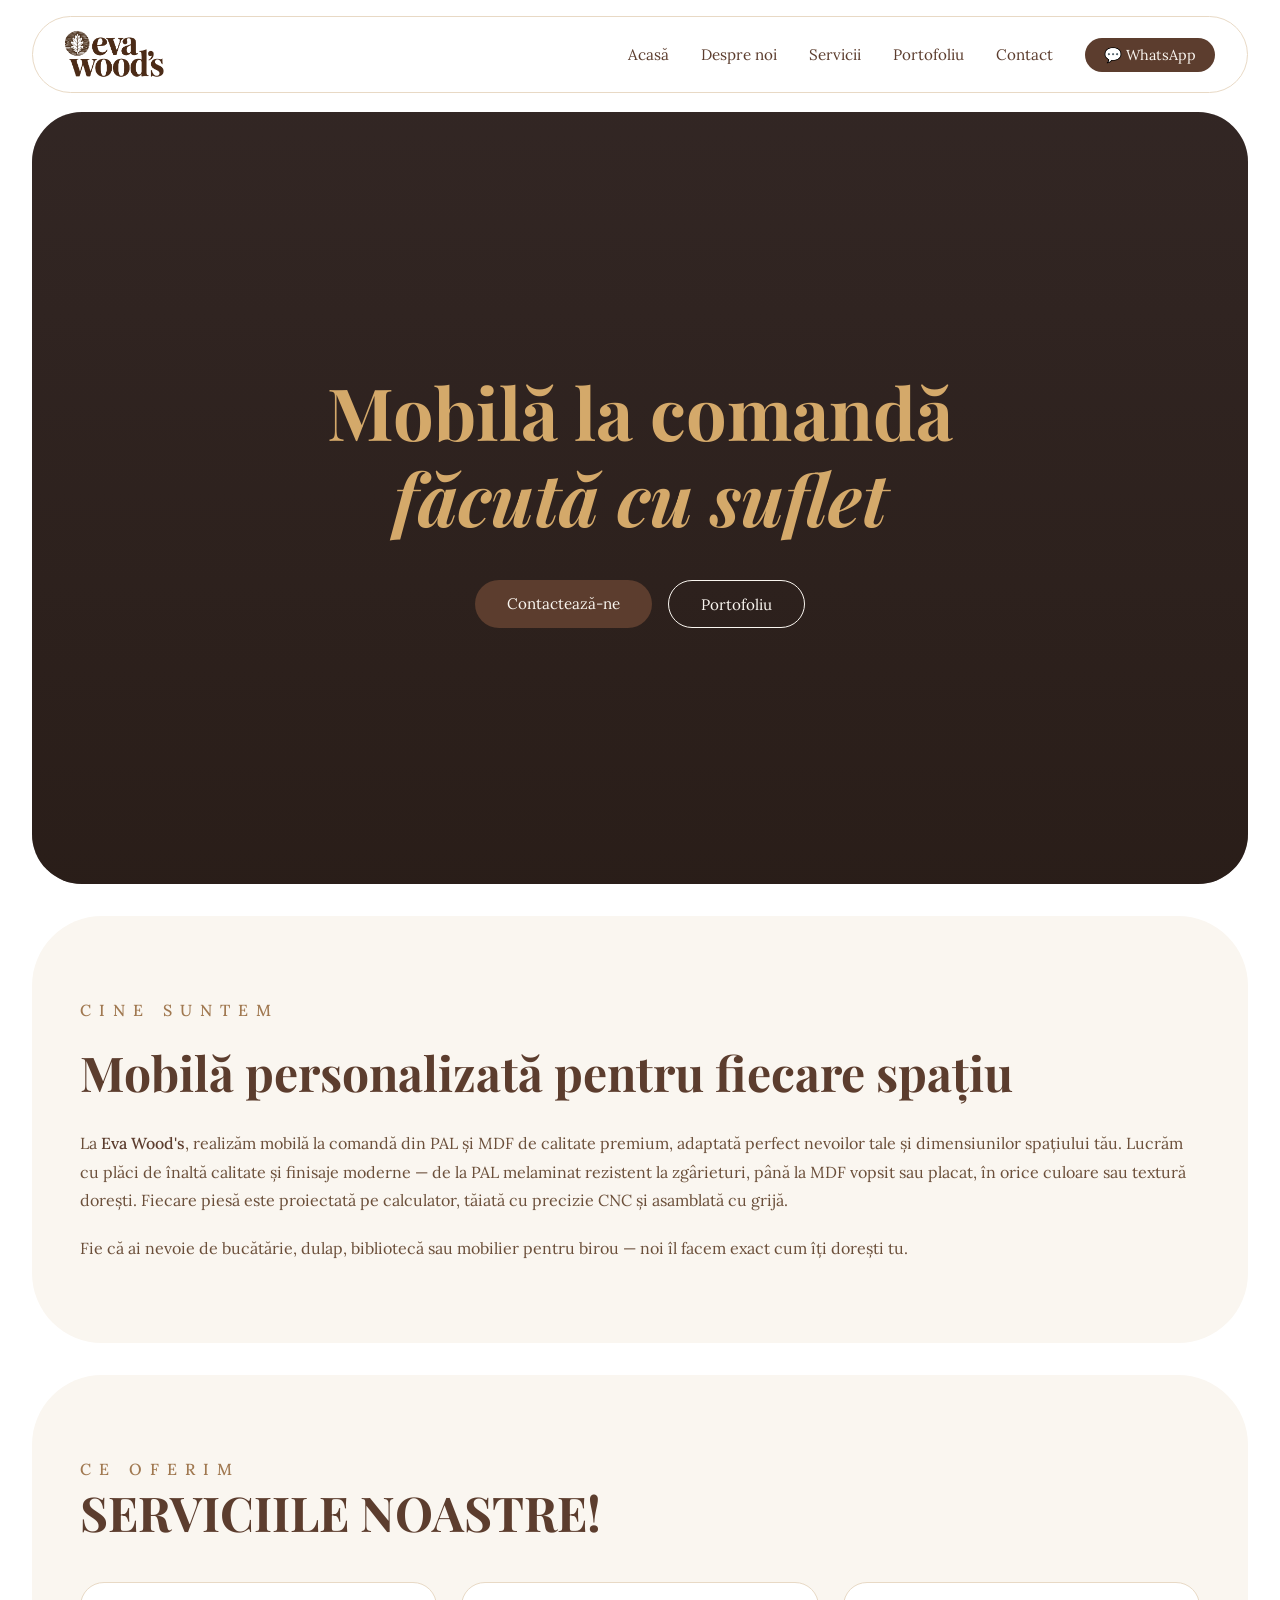
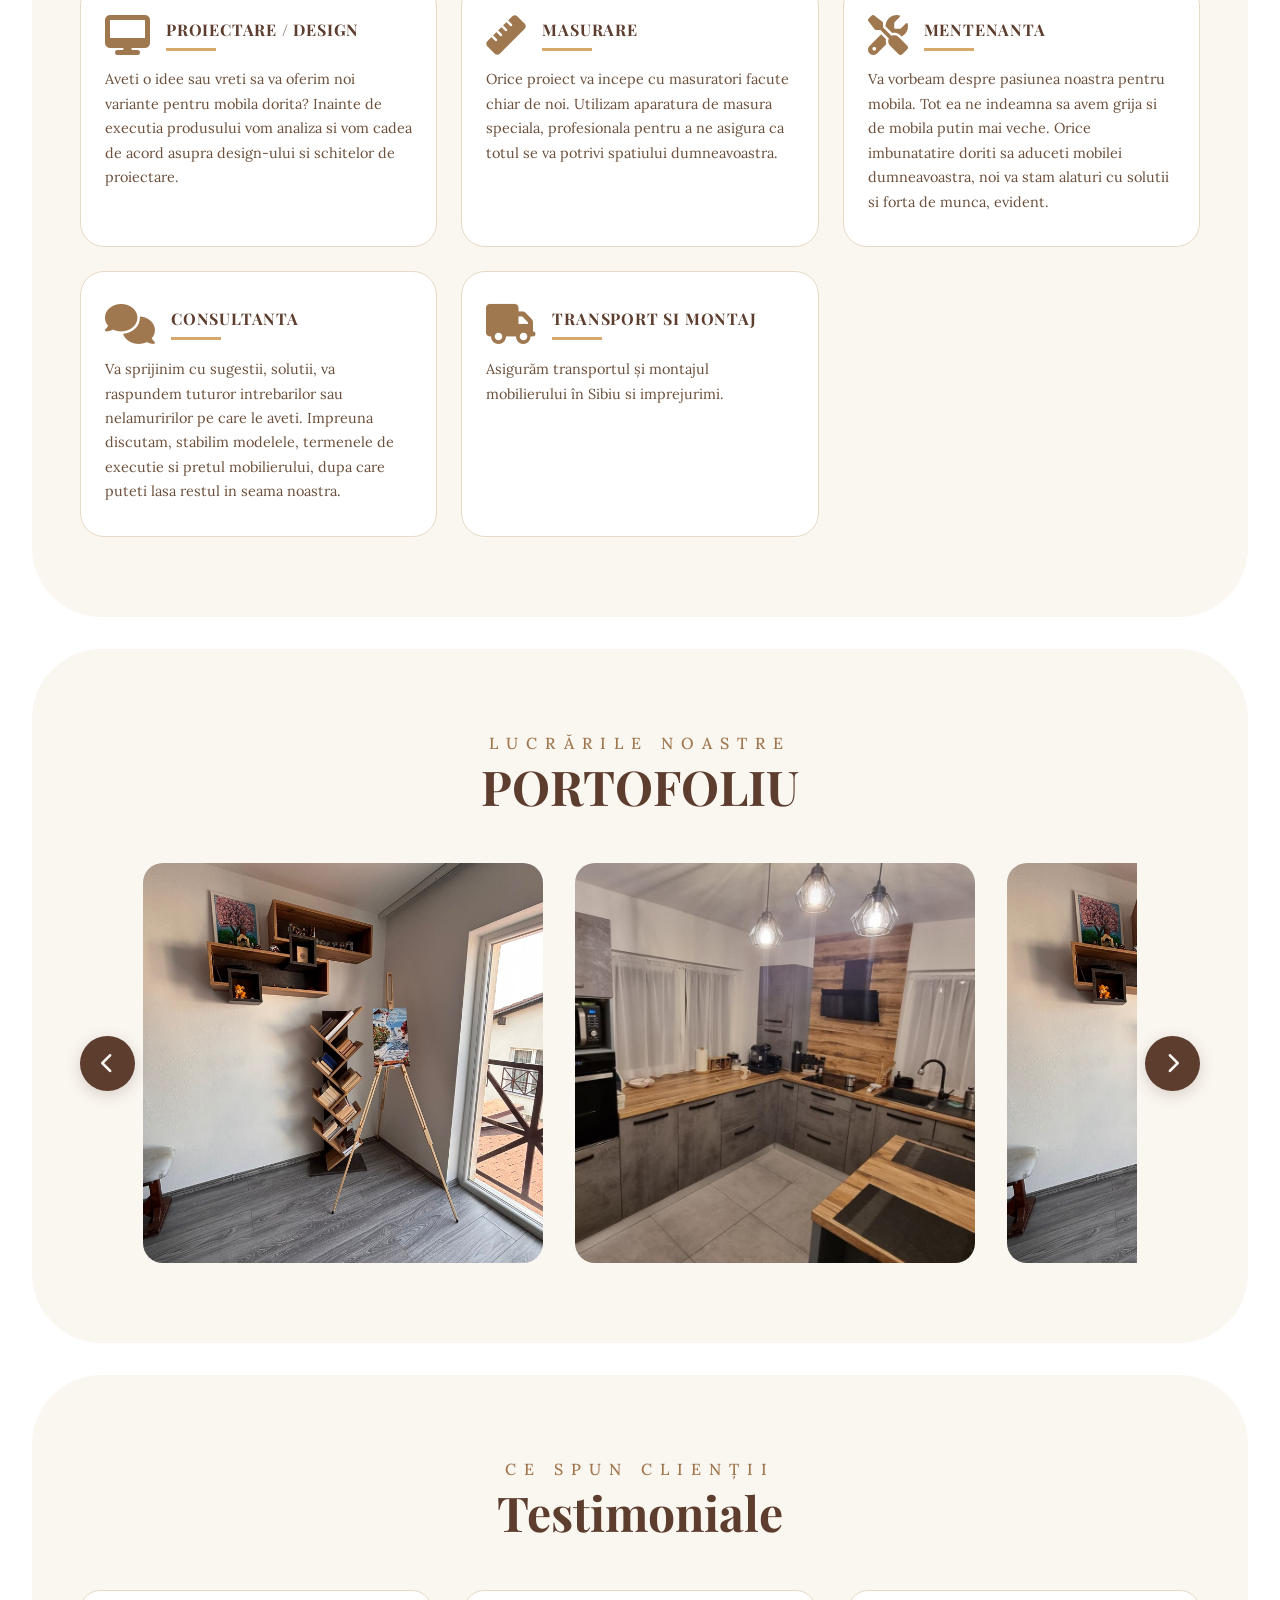
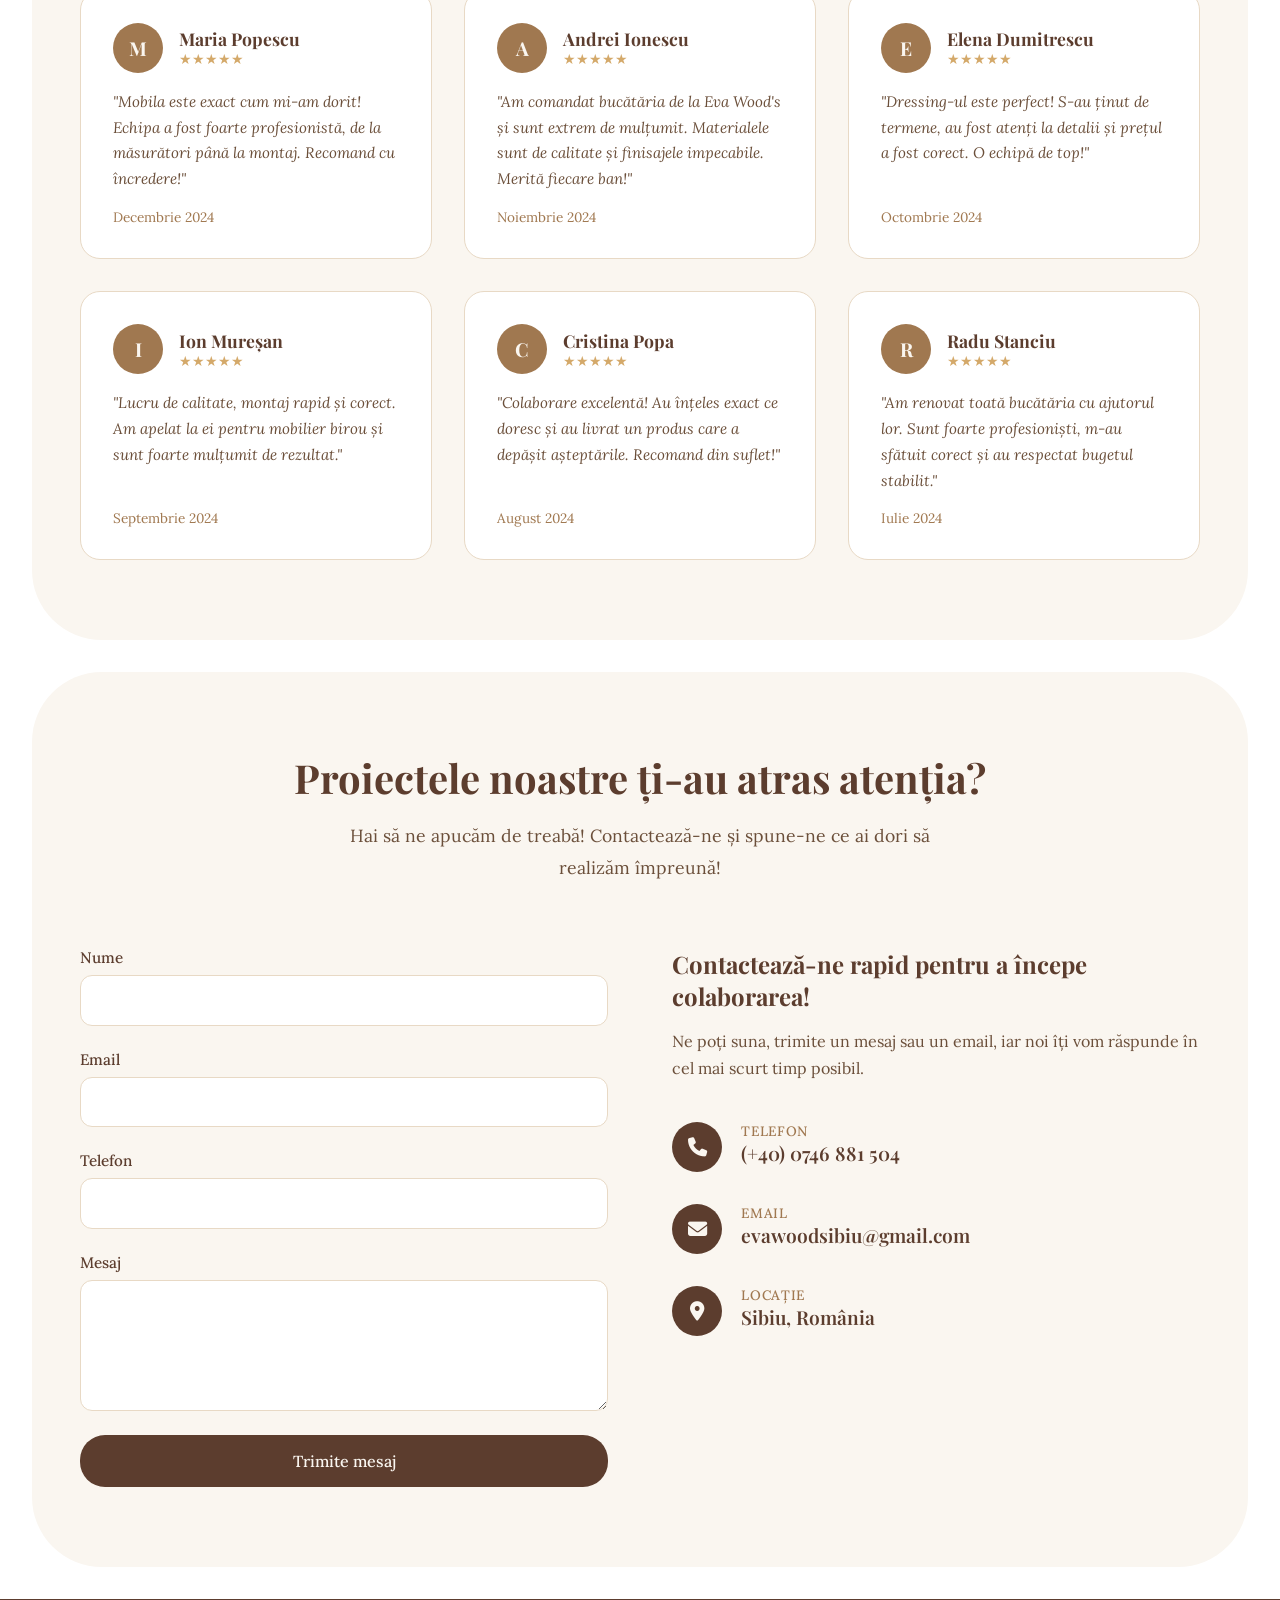
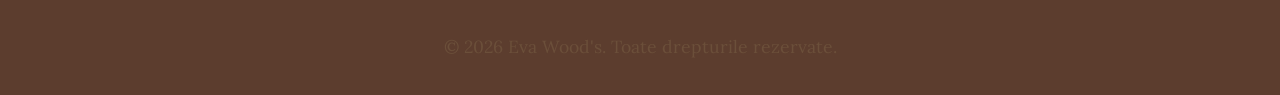
==== commit b30abf14: "Background color for header changed Intermediar" ====
--- a/index.html
+++ b/index.html
@@ -1,6 +1,6 @@
 <!DOCTYPE html>
 <html lang="ro">
-    <head>
+<head>
     <meta charset="UTF-8" />
     <meta name="viewport" content="width=device-width, initial-scale=1.0" />
     
@@ -91,7 +91,7 @@
         }
     }
     </script>
-    </head>
+</head>
 <body itemscope itemtype="https://schema.org/LocalBusiness">
     
     <!-- ═══ HEADER / MENIU ═══ -->
--- a/style.css
+++ b/style.css
@@ -71,7 +71,7 @@
   left: 2rem;
   right: 2rem;
   z-index: 1000;
-  background-color: rgba(250, 246, 240, 0.95);
+  background-color: rgb(255, 255, 255);
   backdrop-filter: blur(8px);
   border-radius: 50px;
   border: 1px solid #E8D9C5;
@@ -426,7 +426,7 @@
   display: flex;
   align-items: center;
   justify-content: center;
-  gap: 2rem;
+  gap: 0.5rem;
   max-width: 1400px;
   margin: 0 auto;
 }
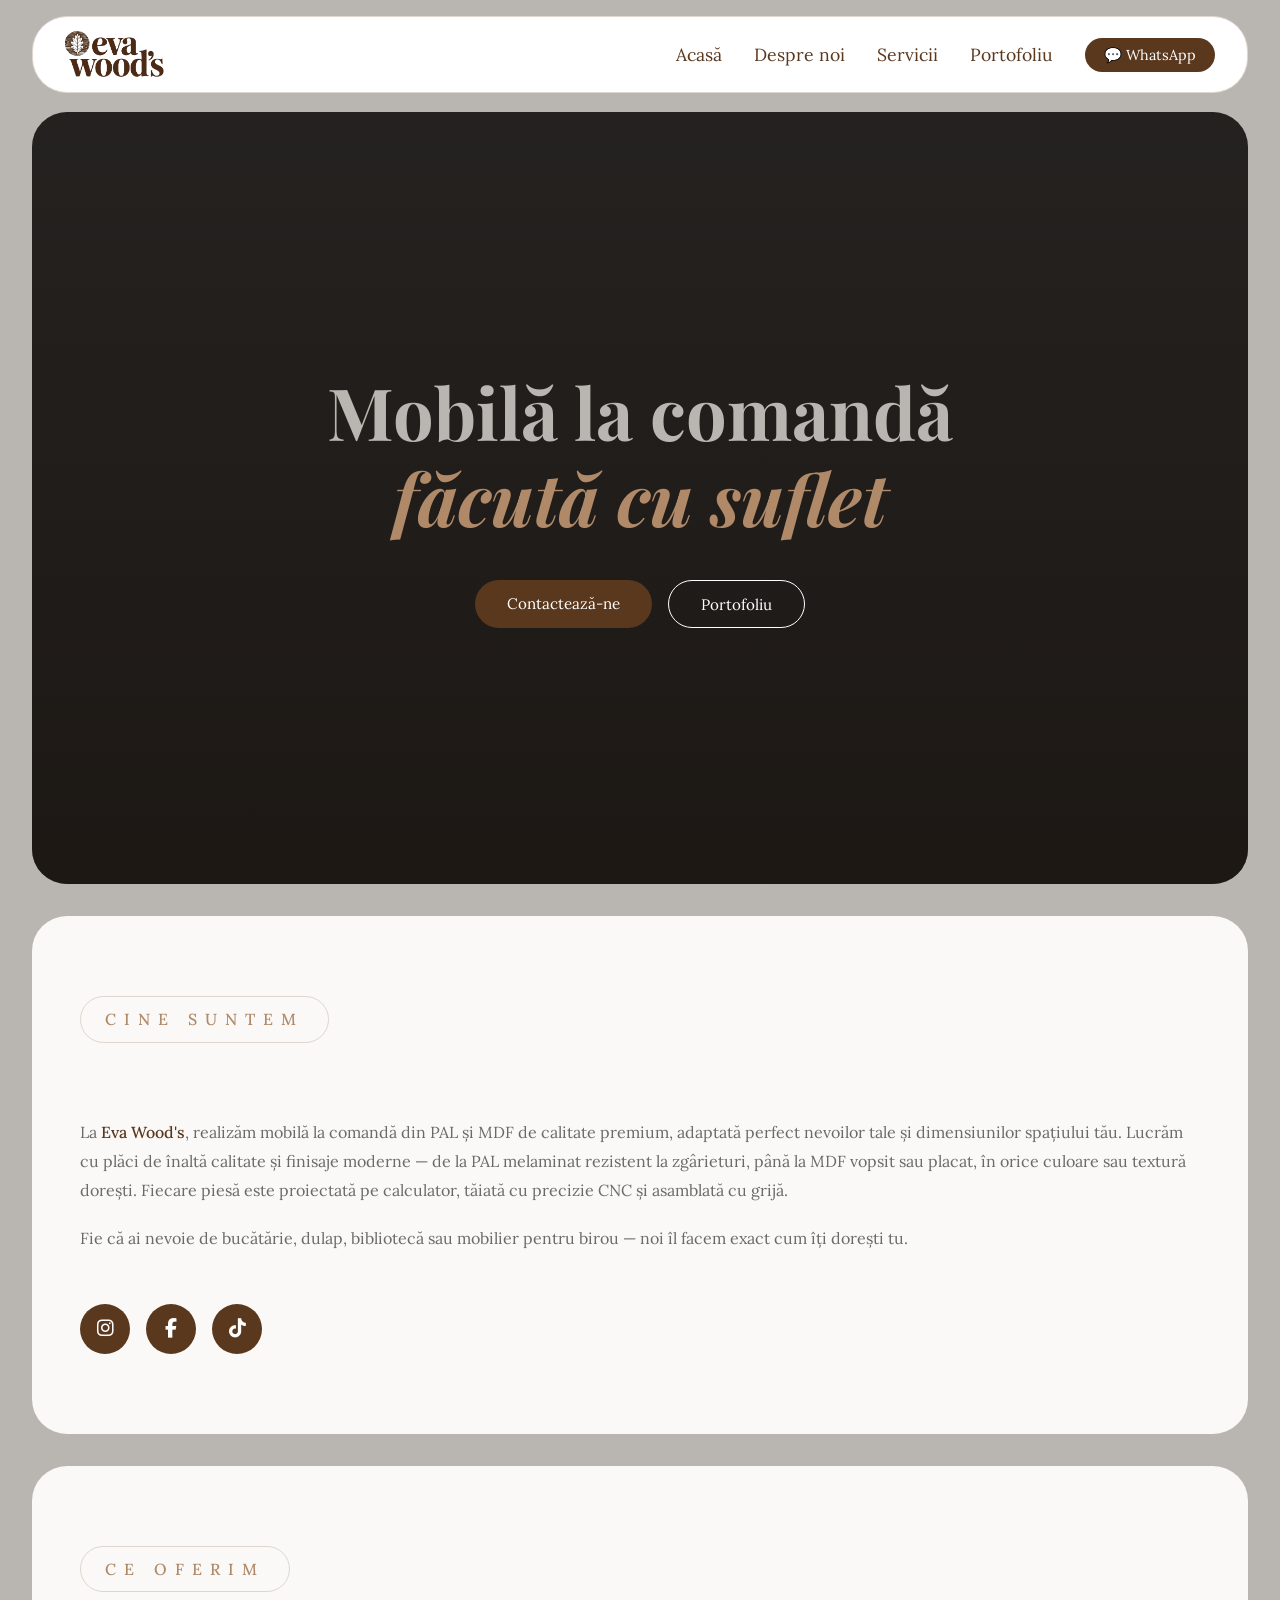
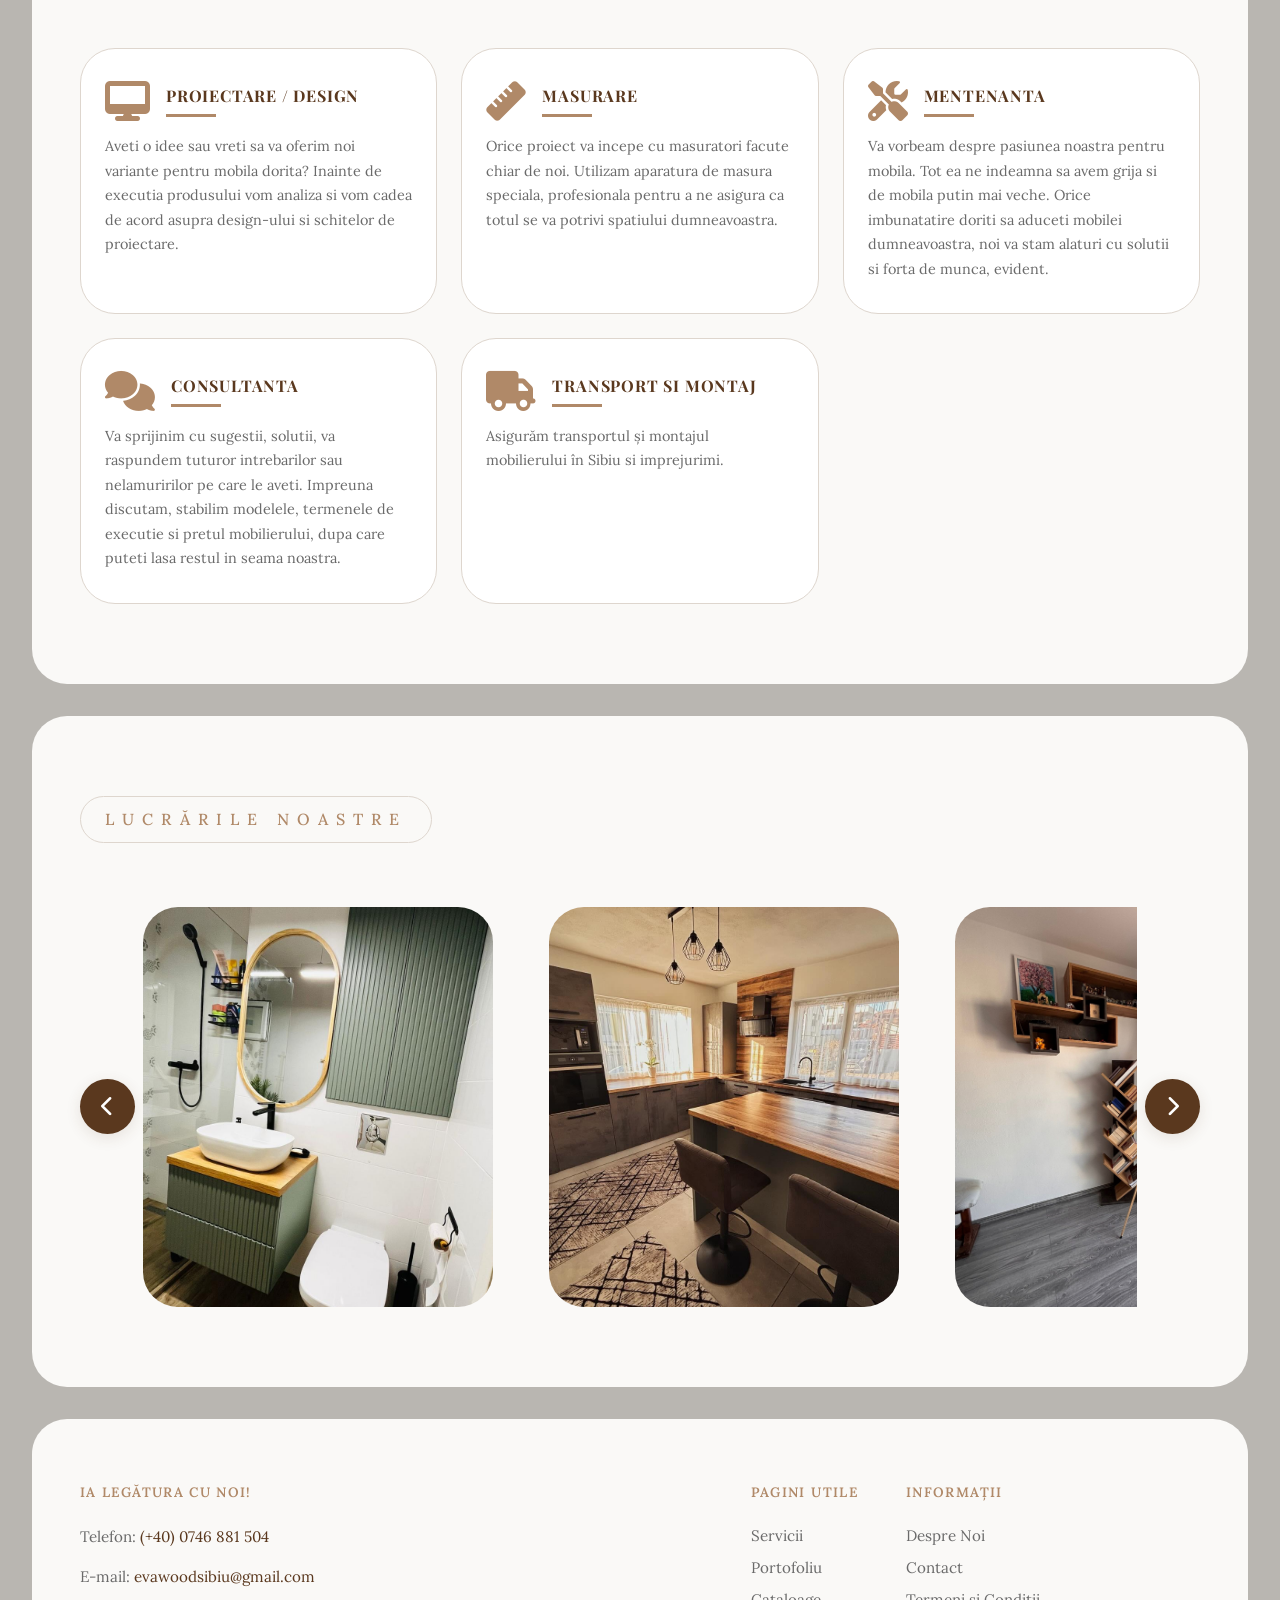
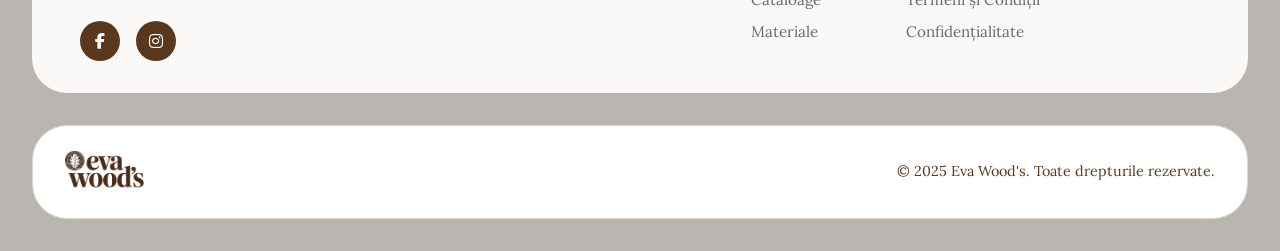
==== commit 506a5daf: "Update of the general page -Re-work done" ====
--- a/index.html
+++ b/index.html
@@ -109,7 +109,9 @@
             <a href="#despre" class="nav-link">Despre noi</a>
             <a href="#servicii" class="nav-link">Servicii</a>
             <a href="#portofoliu" class="nav-link">Portofoliu</a>
-            <a href="#contact" class="nav-link">Contact</a>
+            <!-- <a href="cataloage.html" class="nav-link">Cataloage</a>
+            <a href="materiale.html" class="nav-link">Materiale</a> -->
+            <!--<a href="contact.html" class="nav-link">Contact</a>-->
             <a href="https://wa.me/0746881504" class="btn-whatsapp" target="_blank">
             💬 WhatsApp
             </a>
@@ -138,7 +140,7 @@
         <div class="hero-content">
         <h1 class="hero-title">Mobilă la comandă<br /><em>făcută cu suflet</em></h1>
         <div class="hero-buttons">
-            <a href="#contact" class="btn-primary">Contactează-ne</a>
+            <a href="contact.html" class="btn-primary">Contactează-ne</a>
             <a href="#portofoliu" class="btn-secondary">Portofoliu</a>
         </div>
         </div>
@@ -147,8 +149,12 @@
     <!-- ═══ DESPRE NOI ═══ -->
     <section id="despre" class="section despre">
     <div class="despre-content-center">
+    <div class="servicii-header">
         <p class="section-label">Cine suntem</p>
-        <h2 class="section-title">Mobilă personalizată pentru fiecare spațiu</h2>
+        <!-- <h2 class="section-title">Serviciile noastre!</h2> -->
+    </div>
+        
+        <!-- <h2 class="section-title">Mobilă personalizată pentru fiecare spațiu</h2> -->
         <p class="despre-text">
         La <strong>Eva Wood's</strong>, realizăm mobilă la comandă din PAL și MDF de calitate premium, adaptată perfect nevoilor tale și dimensiunilor spațiului tău.
         Lucrăm cu plăci de înaltă calitate și finisaje moderne — de la PAL melaminat rezistent la zgârieturi, până la MDF vopsit sau placat, în orice culoare sau textură dorești. Fiecare piesă este proiectată pe calculator, tăiată cu precizie CNC și asamblată cu grijă.
@@ -156,6 +162,18 @@
         <p class="despre-text">
         Fie că ai nevoie de bucătărie, dulap, bibliotecă sau mobilier pentru birou — noi îl facem exact cum îți dorești tu.
         </p>
+        <!-- Social Media Links -->
+        <div class="despre-social">
+            <a href="https://www.instagram.com/evawoods.online?igsh=MXVwNzNwbXVoMW81cg%3D%3D&utm_source=qr" target="_blank" class="social-link" aria-label="Instagram">
+                <i class="fab fa-instagram"></i>
+            </a>
+            <a href="https://www.facebook.com/" target="_blank" class="social-link" aria-label="Facebook">
+                <i class="fab fa-facebook-f"></i>
+            </a>
+            <a href="https://www.tiktok.com/" target="_blank" class="social-link" aria-label="TikTok">
+                <i class="fab fa-tiktok"></i>
+            </a>
+        </div>
     </div>
     </section>
 
@@ -163,7 +181,7 @@
     <section id="servicii" class="section servicii">
     <div class="servicii-header">
         <p class="section-label">Ce oferim</p>
-        <h2 class="section-title">SERVICIILE NOASTRE!</h2>
+        <!-- <h2 class="section-title">Serviciile noastre!</h2> -->
     </div>
 
     <!-- Desktop: Grid | Mobile: Carousel -->
@@ -277,7 +295,7 @@
     <section id="portofoliu" class="section portofoliu">
     <div class="portofoliu-header">
         <p class="section-label">Lucrările noastre</p>
-        <h2 class="section-title">PORTOFOLIU</h2>
+        <!-- <h2 class="section-title">Portofoliu</h2> -->
     </div>
 
     <div class="portofoliu-carousel-container">
@@ -293,19 +311,19 @@
                 
                 <!-- Proiect 1 -->
                 <div class="carousel-item" data-project="0">
-                <img src="assets/proiect1-main.jpg" alt="Bucătărie modernă" />
+                <img src="assets/proiecte/Baie - OvidiuFalamas/Baie-OF3.jpeg" alt="Baie moderna" />
                 <div class="carousel-caption">
-                    <h3>Bucătărie modernă</h3>
-                    <p>MDF alb lucios</p>
+                    <h3>Baie moderna</h3>
+                    <p>Verde maslina</p>
                 </div>
                 </div>
 
                 <!-- Proiect 2 -->
                 <div class="carousel-item" data-project="1">
-                <img src="assets/proiect2-main.jpg" alt="Bucătărie gri antracit" />
+                <img src="assets/proiecte/Bucatarie - Darius/Bucatarie-D1.jpeg" alt="Bucătărie gri antracit" />
                 <div class="carousel-caption">
                     <h3>Bucătărie gri antracit</h3>
-                    <p>MDF vopsit + stejar</p>
+                    <p>MDF vopsit gri antracit + stejar</p>
                 </div>
                 </div>
 
@@ -313,7 +331,7 @@
                 <div class="carousel-item" data-project="2">
                 <img src="assets/proiect1-main.jpg" alt="Dressing modern" />
                 <div class="carousel-caption">
-                    <h3>Dressing modern</h3>
+                    <h3>Dressing ggmodern</h3>
                     <p>MDF vopsit</p>
                 </div>
                 </div>
@@ -361,220 +379,173 @@
     </section>
 
     <!-- ═══ TESTIMONIALE ═══ -->
-    <section id="testimoniale" class="section testimoniale">
-    <div class="testimoniale-header">
-        <p class="section-label">Ce spun clienții</p>
-        <h2 class="section-title">Testimoniale</h2>
-    </div>
-
-    <div class="testimoniale-grid">
+    <!-- <section id="testimoniale" class="section testimoniale">
+        <div class="testimoniale-header">
+            <p class="section-label">Ce spun clienții</p>
+            <h2 class="section-title">Testimoniale</h2>
+        </div>
+
+        <div class="testimoniale-grid">
+             -->
+            <!-- Testimonial 1 -->
+            <!-- <div class="testimonial-card">
+            <div class="testimonial-header-card">
+                <div class="testimonial-avatar">M</div>
+                <div class="testimonial-info">
+                <div class="testimonial-name">Maria Popescu</div>
+                <div class="testimonial-stars">★★★★★</div>
+                </div>
+            </div>
+            <p class="testimonial-text">
+                "Mobila este exact cum mi-am dorit! Echipa a fost foarte profesionistă, de la măsurători până la montaj. Recomand cu încredere!"
+            </p>
+            <div class="testimonial-date">Decembrie 2024</div>
+            </div> -->
+
+            <!-- Testimonial 2 -->
+            <!-- <div class="testimonial-card">
+            <div class="testimonial-header-card">
+                <div class="testimonial-avatar">A</div>
+                <div class="testimonial-info">
+                <div class="testimonial-name">Andrei Ionescu</div>
+                <div class="testimonial-stars">★★★★★</div>
+                </div>
+            </div>
+            <p class="testimonial-text">
+                "Am comandat bucătăria de la Eva Wood's și sunt extrem de mulțumit. Materialele sunt de calitate și finisajele impecabile. Merită fiecare ban!"
+            </p>
+            <div class="testimonial-date">Noiembrie 2024</div>
+            </div> -->
+
+            <!-- Testimonial 3 -->
+            <!-- <div class="testimonial-card">
+            <div class="testimonial-header-card">
+                <div class="testimonial-avatar">E</div>
+                <div class="testimonial-info">
+                <div class="testimonial-name">Elena Dumitrescu</div>
+                <div class="testimonial-stars">★★★★★</div>
+                </div>
+            </div>
+            <p class="testimonial-text">
+                "Dressing-ul este perfect! S-au ținut de termene, au fost atenți la detalii și prețul a fost corect. O echipă de top!"
+            </p>
+            <div class="testimonial-date">Octombrie 2024</div>
+            </div> -->
+
+            <!-- Testimonial 4 -->
+            <!-- <div class="testimonial-card">
+            <div class="testimonial-header-card">
+                <div class="testimonial-avatar">I</div>
+                <div class="testimonial-info">
+                <div class="testimonial-name">Ion Mureșan</div>
+                <div class="testimonial-stars">★★★★★</div>
+                </div>
+            </div>
+            <p class="testimonial-text">
+                "Lucru de calitate, montaj rapid și corect. Am apelat la ei pentru mobilier birou și sunt foarte mulțumit de rezultat."
+            </p>
+            <div class="testimonial-date">Septembrie 2024</div>
+            </div> -->
+
+            <!-- Testimonial 5 -->
+            <!-- <div class="testimonial-card">
+            <div class="testimonial-header-card">
+                <div class="testimonial-avatar">C</div>
+                <div class="testimonial-info">
+                <div class="testimonial-name">Cristina Popa</div>
+                <div class="testimonial-stars">★★★★★</div>
+                </div>
+            </div>
+            <p class="testimonial-text">
+                "Colaborare excelentă! Au înțeles exact ce doresc și au livrat un produs care a depășit așteptările. Recomand din suflet!"
+            </p>
+            <div class="testimonial-date">August 2024</div>
+            </div> -->
+
+            <!-- Testimonial 6 -->
+            <!-- <div class="testimonial-card">
+            <div class="testimonial-header-card">
+                <div class="testimonial-avatar">R</div>
+                <div class="testimonial-info">
+                <div class="testimonial-name">Radu Stanciu</div>
+                <div class="testimonial-stars">★★★★★</div>
+                </div>
+            </div>
+            <p class="testimonial-text">
+                "Am renovat toată bucătăria cu ajutorul lor. Sunt foarte profesioniști, m-au sfătuit corect și au respectat bugetul stabilit."
+            </p>
+            <div class="testimonial-date">Iulie 2024</div>
+            </div>
+
+        </div>
+    </section> -->
+
+    <!-- ═══ FOOTER EXTENDED ═══ -->
+    <footer class="footer-extended">
+    <div class="footer-container">
         
-        <!-- Testimonial 1 -->
-        <div class="testimonial-card">
-        <div class="testimonial-header-card">
-            <div class="testimonial-avatar">M</div>
-            <div class="testimonial-info">
-            <div class="testimonial-name">Maria Popescu</div>
-            <div class="testimonial-stars">★★★★★</div>
-            </div>
-        </div>
-        <p class="testimonial-text">
-            "Mobila este exact cum mi-am dorit! Echipa a fost foarte profesionistă, de la măsurători până la montaj. Recomand cu încredere!"
-        </p>
-        <div class="testimonial-date">Decembrie 2024</div>
-        </div>
-
-        <!-- Testimonial 2 -->
-        <div class="testimonial-card">
-        <div class="testimonial-header-card">
-            <div class="testimonial-avatar">A</div>
-            <div class="testimonial-info">
-            <div class="testimonial-name">Andrei Ionescu</div>
-            <div class="testimonial-stars">★★★★★</div>
-            </div>
-        </div>
-        <p class="testimonial-text">
-            "Am comandat bucătăria de la Eva Wood's și sunt extrem de mulțumit. Materialele sunt de calitate și finisajele impecabile. Merită fiecare ban!"
-        </p>
-        <div class="testimonial-date">Noiembrie 2024</div>
-        </div>
-
-        <!-- Testimonial 3 -->
-        <div class="testimonial-card">
-        <div class="testimonial-header-card">
-            <div class="testimonial-avatar">E</div>
-            <div class="testimonial-info">
-            <div class="testimonial-name">Elena Dumitrescu</div>
-            <div class="testimonial-stars">★★★★★</div>
-            </div>
-        </div>
-        <p class="testimonial-text">
-            "Dressing-ul este perfect! S-au ținut de termene, au fost atenți la detalii și prețul a fost corect. O echipă de top!"
-        </p>
-        <div class="testimonial-date">Octombrie 2024</div>
-        </div>
-
-        <!-- Testimonial 4 -->
-        <div class="testimonial-card">
-        <div class="testimonial-header-card">
-            <div class="testimonial-avatar">I</div>
-            <div class="testimonial-info">
-            <div class="testimonial-name">Ion Mureșan</div>
-            <div class="testimonial-stars">★★★★★</div>
-            </div>
-        </div>
-        <p class="testimonial-text">
-            "Lucru de calitate, montaj rapid și corect. Am apelat la ei pentru mobilier birou și sunt foarte mulțumit de rezultat."
-        </p>
-        <div class="testimonial-date">Septembrie 2024</div>
-        </div>
-
-        <!-- Testimonial 5 -->
-        <div class="testimonial-card">
-        <div class="testimonial-header-card">
-            <div class="testimonial-avatar">C</div>
-            <div class="testimonial-info">
-            <div class="testimonial-name">Cristina Popa</div>
-            <div class="testimonial-stars">★★★★★</div>
-            </div>
-        </div>
-        <p class="testimonial-text">
-            "Colaborare excelentă! Au înțeles exact ce doresc și au livrat un produs care a depășit așteptările. Recomand din suflet!"
-        </p>
-        <div class="testimonial-date">August 2024</div>
-        </div>
-
-        <!-- Testimonial 6 -->
-        <div class="testimonial-card">
-        <div class="testimonial-header-card">
-            <div class="testimonial-avatar">R</div>
-            <div class="testimonial-info">
-            <div class="testimonial-name">Radu Stanciu</div>
-            <div class="testimonial-stars">★★★★★</div>
-            </div>
-        </div>
-        <p class="testimonial-text">
-            "Am renovat toată bucătăria cu ajutorul lor. Sunt foarte profesioniști, m-au sfătuit corect și au respectat bugetul stabilit."
-        </p>
-        <div class="testimonial-date">Iulie 2024</div>
-        </div>
-
-    </div>
-    </section>
-
-    <!-- ═══ CONTACT ═══ -->
-    <section id="contact" class="section contact">
-    <div class="contact-intro">
-        <h2 class="contact-intro-title">Proiectele noastre ți-au atras atenția?</h2>
-        <p class="contact-intro-text">
-        Hai să ne apucăm de treabă! Contactează-ne și spune-ne ce ai dori să realizăm împreună!
-        </p>
-    </div>
-
-    <div class="contact-container">
-        
-    <!-- Formular -->
-    <div class="contact-form-wrapper">
-    <form action="https://api.web3forms.com/submit" method="POST" id="contact-form" class="contact-form">
-        
-        <!-- Access Key (hidden) -->
-        <input type="hidden" name="access_key" value="378dd98a-0c54-42e0-a8e6-0fc0e4d8d070">
-        
-        <!-- Redirect după submit (opțional) -->
-        <input type="hidden" name="redirect" value="https://evawoods.ro/thank-you.html">
-        
-        <!-- Subiect email (opțional) -->
-        <input type="hidden" name="subject" value="Mesaj nou de pe site Eva Wood's">
-
-        <div class="form-group">
-        <label for="name">Nume</label>
-        <input type="text" id="name" name="name" required />
-        </div>
-
-        <div class="form-group">
-        <label for="email">Email</label>
-        <input type="email" id="email" name="email" required />
-        </div>
-
-        <div class="form-group">
-        <label for="phone">Telefon</label>
-        <input type="tel" id="phone" name="phone" required />
-        </div>
-
-        <div class="form-group">
-        <label for="message">Mesaj</label>
-        <textarea id="message" name="message" rows="5" required></textarea>
-        </div>
-
-        <!-- Honeypot anti-spam (hidden) -->
-        <input type="checkbox" name="botcheck" class="hidden" style="display: none;">
-
-        <button type="submit" class="form-submit-btn">
-        Trimite mesaj
-        </button>
-
-    </form>
-    
-    <!-- Mesaj de succes/eroare -->
-    <div id="form-message" class="form-message" style="display: none;"></div>
-    </div>
-
-        <!-- Info contact -->
-        <div class="contact-info">
-        <h3 class="contact-info-title">Contactează-ne rapid pentru a începe colaborarea!</h3>
-        <p class="contact-info-subtitle">
-            Ne poți suna, trimite un mesaj sau un email, iar noi îți vom răspunde în cel mai scurt timp posibil.
-        </p>
-
-        <div class="contact-details">
-            
-            <div class="contact-detail-item">
-            <div class="contact-icon">
-                <i class="fa fa-phone"></i>
-            </div>
-            <div class="contact-detail-content">
-                <div class="contact-detail-label">Telefon</div>
-                <a href="tel:+40746881504" class="contact-detail-value">
-                (+40) 0746 881 504
-                </a>
-            </div>
-            </div>
-
-            <div class="contact-detail-item">
-            <div class="contact-icon">
-                <i class="fa fa-envelope"></i>
-            </div>
-            <div class="contact-detail-content">
-                <div class="contact-detail-label">Email</div>
-                <a href="mailto:evawoodsibiu@gmail.com" class="contact-detail-value">
-                evawoodsibiu@gmail.com
-                </a>
-            </div>
-            </div>
-
-            <div class="contact-detail-item">
-            <div class="contact-icon">
-                <i class="fa fa-map-marker-alt"></i>
-            </div>
-            <div class="contact-detail-content">
-                <div class="contact-detail-label">Locație</div>
-                <div class="contact-detail-value">
-                Sibiu, România
-                </div>
-            </div>
-            </div>
-
-        </div>
-        </div>
-
-    </div>
-    </section>
-
-    <!-- ═══ FOOTER ═══ -->
-    <footer class="footer">
-    <p>&copy; 2026 Eva Wood's. Toate drepturile rezervate.</p>
+        <div class="footer-column">
+        <h4 class="footer-title">IA LEGĂTURA CU NOI!</h4>
+        <p class="footer-text">Telefon: <a href="tel:+40746881504">(+40) 0746 881 504</a></p>
+        <p class="footer-text">E-mail: <a href="mailto:evawoodsibiu@gmail.com">evawoodsibiu@gmail.com</a></p>
+        <div class="footer-social">
+            <a href="https://www.facebook.com/evawoods" target="_blank" aria-label="Facebook">
+            <i class="fab fa-facebook-f"></i>
+            </a>
+            <a href="https://www.instagram.com/evawoods.online?igsh=MXVwNzNwbXVoMW81cg%3D%3D&utm_source=qr" target="_blank" aria-label="Instagram">
+            <i class="fab fa-instagram"></i>
+            </a>
+        </div>
+        </div>
+
+        <!--<div class="footer-column">
+        <h4 class="footer-title">PORTOFOLIU</h4>
+        <ul class="footer-links">
+            <li><a href="#portofoliu">Bucătărie</a></li>
+            <li><a href="#portofoliu">Living Room</a></li>
+            <li><a href="#portofoliu">Dressing</a></li>
+            <li><a href="#portofoliu">Proiecte Complete</a></li>
+        </ul>
+        </div>-->
+
+        <div class="footer-column">
+        <h4 class="footer-title">PAGINI UTILE</h4>
+        <ul class="footer-links">
+            <li><a href="#servicii">Servicii</a></li>
+            <li><a href="#portofoliu">Portofoliu</a></li>
+            <li><a href="cataloage.html">Cataloage</a></li>
+            <li><a href="materiale.html">Materiale</a></li>
+        </ul>
+        </div>
+
+        <div class="footer-column">
+        <h4 class="footer-title">INFORMAȚII</h4>
+        <ul class="footer-links">
+            <li><a href="#despre">Despre Noi</a></li>
+            <li><a href="contact.html">Contact</a></li>
+            <li><a href="termeni.html">Termeni și Condiții</a></li>
+            <li><a href="confidentialitate.html">Confidențialitate</a></li>
+        </ul>
+        </div>
+
+    </div>
     </footer>
-  
-<script src="script.js"></script>
+
+    <!-- ═══ FOOTER BOTTOM ═══ -->
+    <footer class="footer-bottom-bar">
+    <div class="footer-bottom-container">
+        <a href="index.html" class="footer-logo">
+        <img src="assets/logo.png" alt="Eva Wood's" />
+        </a>
+        <p class="footer-copyright">&copy; 2025 Eva Wood's. Toate drepturile rezervate.</p>
+    </div>
+    </footer>
+
+    <!-- Scroll to Bottom Button -->
+    <button id="scrollToBottom" class="scroll-to-bottom-btn" aria-label="Scroll to bottom">
+        <i class="fas fa-arrow-down"></i>
+    </button>
+
+    <script src="script.js"></script>
 </body>
 </html>
--- a/style.css
+++ b/style.css
@@ -1,7 +1,34 @@
+/* ═══════════════════════════════════════════════════════════════
+   DESIGN TOKENS
+   ═══════════════════════════════════════════════════════════════ */
+:root {
+  --bg-main:        #b9b6b1;
+  --bg-section:     #FAF9F7;
+  --white:          #FFFFFF;
+
+  --text-primary:   #2B2B2B;
+  --text-secondary: #6A6A6A;
+  --text-heading:   #5A381E;
+
+  --accent:         #B08968;
+  --accent-hover:   #4A2F19;
+  --accent-muted:   #7A8A74;
+
+  --border:         #DED6CE;
+  --shadow:         rgba(90, 56, 30, 0.12);
+
+  --btn-primary-bg:   #5A381E;
+  --btn-primary-text: #FFFFFF;
+  --btn-primary-hover:#4A2F19;
+
+  --radius:  35px;
+  --radius-sm: 12px;
+}
+
 /* ═══════════════════════════════════════════════════════════════
    BASE & RESET
    ═══════════════════════════════════════════════════════════════ */
-* {
+*, *::before, *::after {
   margin: 0;
   padding: 0;
   box-sizing: border-box;
@@ -14,24 +41,26 @@
 
 body {
   font-family: 'Lora', serif;
-  background-color: #FFFFFF;
-  color: #3B2F2F;
+  background-color: var(--bg-main);
+  color: var(--text-primary);
   padding-top: 6rem;
 }
 
 /* ═══════════════════════════════════════════════════════════════
    TYPOGRAPHY
    ═══════════════════════════════════════════════════════════════ */
-h1 {
-  font-family: 'Playfair Display', serif;
-  font-size: 2rem;
-  color: #5C3D2E;
-}
+h1, h2 {
+  font-family: 'Playfair Display', serif;
+  color: var(--text-heading);
+  line-height: 1.2;
+}
+
+h1 { font-size: 2rem; }
 
 p {
   font-size: 1.1rem;
   line-height: 1.8;
-  color: #6B4F3A;
+  color: var(--text-secondary);
 }
 
 .section-label {
@@ -39,27 +68,99 @@
   font-size: 1rem;
   letter-spacing: 0.5em;
   text-transform: uppercase;
-  color: #A07850;
+  color: var(--accent);
   font-weight: 500;
+  margin-bottom: 1rem;
+
+  /* Chenar */
+  border: 1.5px solid #DED6CE;
+  padding: 0.5rem 1.5rem;
+  border-radius: 50px;
+  display: inline-block;
+  background-color: transparent;
+  transition: all 0.3s ease;
+}
+
+.section-label:hover {
+  border-color: #B08968;
+  background-color: rgba(176, 137, 104, 0.05);
 }
 
 .section-title {
   font-family: 'Playfair Display', serif;
   font-size: clamp(2rem, 4vw, 3rem);
-  font-weight: 700;
-  color: #5C3D2E;
+  font-weight: 400;
+  color: var(--text-heading);
   line-height: 1.2;
   margin-bottom: 0.5rem;
+  letter-spacing: 0.04em;
 }
 
 /* ═══════════════════════════════════════════════════════════════
    SECTIONS
    ═══════════════════════════════════════════════════════════════ */
 .section {
-  background-color: #FAF6F0;
-  border-radius: 70px;
+  background-color: var(--bg-section);
+  border-radius: var(--radius);
   margin: 2rem;
   padding: 5rem 3rem;
+}
+
+/* ═══════════════════════════════════════════════════════════════
+   BUTTONS
+   ═══════════════════════════════════════════════════════════════ */
+.btn-primary {
+  display: inline-block;
+  background-color: var(--btn-primary-bg);
+  color: var(--btn-primary-text);
+  padding: 0.85rem 2rem;
+  border-radius: var(--radius);
+  font-family: 'Lora', serif;
+  font-size: 0.95rem;
+  text-decoration: none;
+  transition: background-color 0.3s ease, transform 0.3s ease;
+}
+
+.btn-primary:hover {
+  background-color: var(--btn-primary-hover);
+  transform: translateY(-3px);
+}
+
+.btn-secondary {
+  display: inline-block;
+  background-color: transparent;
+  color: var(--btn-primary-bg);
+  padding: 0.85rem 2rem;
+  border-radius: var(--radius);
+  border: 1px solid var(--btn-primary-bg);
+  font-family: 'Lora', serif;
+  font-size: 0.95rem;
+  text-decoration: none;
+  transition: background-color 0.3s ease, transform 0.3s ease;
+}
+
+.btn-secondary:hover {
+  background-color: var(--bg-section);
+  transform: translateY(-3px);
+}
+
+.btn-secondary-alt {
+  display: inline-block;
+  background-color: transparent;
+  color: var(--white);
+  padding: 0.85rem 2rem;
+  border-radius: var(--radius);
+  border: 1.5px solid var(--white);
+  font-family: 'Lora', serif;
+  font-size: 0.95rem;
+  text-decoration: none;
+  transition: background-color 0.3s ease, color 0.3s ease, transform 0.3s ease;
+}
+
+.btn-secondary-alt:hover {
+  background-color: var(--white);
+  color: var(--btn-primary-bg);
+  transform: translateY(-3px);
 }
 
 /* ═══════════════════════════════════════════════════════════════
@@ -71,15 +172,15 @@
   left: 2rem;
   right: 2rem;
   z-index: 1000;
-  background-color: rgb(255, 255, 255);
+  background-color: var(--white);
   backdrop-filter: blur(8px);
-  border-radius: 50px;
-  border: 1px solid #E8D9C5;
+  border-radius: var(--radius);
+  border: 1px solid var(--border);
   transition: box-shadow 0.3s ease;
 }
 
 .header.scrolled {
-  box-shadow: 0 4px 25px rgba(92, 61, 46, 0.12);
+  box-shadow: 0 4px 25px var(--shadow);
 }
 
 .header-container {
@@ -90,10 +191,7 @@
   justify-content: space-between;
 }
 
-/* Logo */
-.logo {
-  text-decoration: none;
-}
+.logo { text-decoration: none; }
 
 .logo-img {
   height: 50px;
@@ -105,15 +203,17 @@
 .nav {
   display: flex;
   align-items: center;
+  white-space: nowrap;
   gap: 2rem;
 }
 
 .nav-link {
   font-family: 'Lora', serif;
-  font-size: 0.95rem;
-  color: #5C3D2E;
+  font-size: 1.1rem;
+  color: var(--text-heading);
   text-decoration: none;
   position: relative;
+  padding: 0.5rem 0;
   transition: color 0.3s ease;
 }
 
@@ -124,37 +224,37 @@
   left: 0;
   width: 0%;
   height: 1.5px;
-  background-color: #A07850;
+  background-color: var(--accent);
   transition: width 0.3s ease;
 }
 
 .nav-link:hover {
-  color: #A07850;
+  color: var(--accent);
 }
 
 .nav-link:hover::after {
   width: 100%;
 }
 
-/* WhatsApp Button */
 .btn-whatsapp {
-  background-color: #5C3D2E;
-  color: #FAF6F0 !important;
+  background-color: var(--btn-primary-bg);
+  color: var(--btn-primary-text) !important;
   padding: 0.5rem 1.2rem;
-  border-radius: 25px;
+  border-radius: var(--radius);
   font-family: 'Lora', serif;
   font-size: 0.9rem;
   text-decoration: none;
-  transition: all 0.3s ease;
   white-space: nowrap;
+  text-align: center;
+  transition: background-color 0.3s ease, transform 0.3s ease;
 }
 
 .btn-whatsapp:hover {
-  background-color: #A07850;
+  background-color: var(--accent);
   transform: translateY(-2px);
 }
 
-/* Hamburger Menu */
+/* Hamburger */
 .hamburger {
   display: none;
   flex-direction: column;
@@ -169,7 +269,7 @@
   display: block;
   width: 25px;
   height: 2px;
-  background-color: #5C3D2E;
+  background-color: var(--text-heading);
   border-radius: 2px;
   transition: all 0.3s ease;
 }
@@ -180,13 +280,13 @@
 .hero {
   position: relative;
   height: calc(100vh - 8rem);
-  border-radius: 50px;
+  border-radius: var(--radius);
   overflow: hidden;
-  margin: 1rem 2rem 2rem 2rem;
-  display: flex;
-  align-items: center;
-  justify-content: center;
-  background-color: #3B2F2F;
+  margin: 1rem 2rem 2rem;
+  display: flex;
+  align-items: center;
+  justify-content: center;
+  background-color: #2B2B2B;
 }
 
 .hero-video {
@@ -201,7 +301,7 @@
 .hero-overlay {
   position: absolute;
   inset: 0;
-  background: linear-gradient(to bottom, rgba(30, 18, 10, 0.3), rgba(30, 18, 10, 0.6));
+  background: linear-gradient(to bottom, rgba(20, 12, 6, 0.3), rgba(20, 12, 6, 0.62));
   z-index: 1;
 }
 
@@ -209,7 +309,7 @@
   position: relative;
   z-index: 2;
   text-align: center;
-  color: #FAF6F0;
+  color: var(--white);
   padding: 2rem;
   max-width: 700px;
 }
@@ -219,7 +319,7 @@
   font-size: 0.9rem;
   letter-spacing: 0.2em;
   text-transform: uppercase;
-  color: #D4A96A;
+  color: var(--accent);
   margin-bottom: 1.2rem;
   opacity: 0;
   animation: fadeUp 0.8s ease forwards 0.2s;
@@ -231,14 +331,14 @@
   font-weight: 700;
   line-height: 1.2;
   margin-bottom: 2.5rem;
+  color: var(--bg-main);
   opacity: 0;
   animation: fadeUp 0.8s ease forwards 0.5s;
-  color: #D4A96A;
 }
 
 .hero-title em {
   font-style: italic;
-  color: #D4A96A;
+  color: var(--accent);
 }
 
 .hero-buttons {
@@ -250,37 +350,181 @@
   animation: fadeUp 0.8s ease forwards 0.8s;
 }
 
-.btn-primary {
-  background-color: #5C3D2E;
-  color: #FAF6F0;
-  padding: 0.85rem 2rem;
-  border-radius: 50px;
+/* Override btn colors inside hero for contrast */
+.hero-buttons .btn-secondary {
+  color: var(--white);
+  border-color: var(--white);
+}
+
+.hero-buttons .btn-secondary:hover {
+  background-color: rgba(255, 255, 255, 0.12);
+}
+
+/* ═══════════════════════════════════════════════════════════════
+   PAGE HERO
+   ═══════════════════════════════════════════════════════════════ */
+.page-hero {
+  text-align: left;
+  padding: 4rem 3rem;
+}
+
+.page-hero-content {
+  max-width: 800px;
+  /* margin: 0 auto; */
+  margin-left: 0;
+}
+
+.page-hero-text {
+  font-size: 1.1rem;
+  line-height: 1.8;
+  color: var(--text-secondary);
+  margin-top: 1.5rem;
+  font-weight: 200;
+  font-family: 'Playfair Display', serif;
+  letter-spacing: 0.04em;
+}
+
+/* ═══════════════════════════════════════════════════════════════
+   SCROLL TO BOTTOM BUTTON
+   ═══════════════════════════════════════════════════════════════ */
+.scroll-to-bottom-btn {
+  position: fixed;
+  bottom: 2rem;
+  right: 2rem;
+  width: 55px;
+  height: 55px;
+  border-radius: 50%;
+  background-color: var(--btn-primary-bg);
+  border: none;
+  color: var(--white);
+  font-size: 1.3rem;
+  cursor: pointer;
+  box-shadow: 0 4px 15px var(--shadow);
+  z-index: 999;
+  display: flex;
+  align-items: center;
+  justify-content: center;
+  opacity: 0;
+  visibility: hidden;
+  transform: translateY(20px);
+  transition: opacity 0.3s ease, visibility 0.3s ease, transform 0.3s ease, background-color 0.3s ease;
+}
+
+.scroll-to-bottom-btn.visible {
+  opacity: 1;
+  visibility: visible;
+  transform: translateY(0);
+}
+
+.scroll-to-bottom-btn:hover {
+  background-color: var(--accent);
+  transform: translateY(-3px) scale(1.1);
+}
+
+.scroll-to-bottom-btn i {
+  transition: transform 0.3s ease;
+}
+
+.scroll-to-bottom-btn:hover i {
+  transform: translateY(3px);
+}
+
+/* ═══════════════════════════════════════════════════════════════
+   CATALOAGE
+   ═══════════════════════════════════════════════════════════════ */
+.cataloage-grid {
+  display: grid;
+  grid-template-columns: repeat(3, 1fr);
+  gap: 2rem;
+}
+
+.catalog-card {
+  background-color: var(--white);
+  border: 1px solid var(--border);
+  border-radius: var(--radius);
+  overflow: hidden;
+  text-decoration: none;
+  display: flex;
+  flex-direction: column;
+  transition: transform 0.3s ease, box-shadow 0.3s ease, border-color 0.3s ease;
+}
+
+.catalog-card:hover {
+  transform: translateY(-8px);
+  box-shadow: 0 12px 35px var(--shadow);
+  border-color: var(--accent);
+}
+
+.catalog-image {
+  position: relative;
+  width: 100%;
+  height: 250px;
+  overflow: hidden;
+}
+
+.catalog-image img {
+  width: 100%;
+  height: 100%;
+  object-fit: cover;
+  transition: transform 0.4s ease;
+}
+
+.catalog-card:hover .catalog-image img {
+  transform: scale(1.1);
+}
+
+.catalog-overlay {
+  position: absolute;
+  inset: 0;
+  background: linear-gradient(to bottom, rgba(90, 56, 30, 0.7), rgba(90, 56, 30, 0.9));
+  display: flex;
+  flex-direction: column;
+  align-items: center;
+  justify-content: center;
+  gap: 0.5rem;
+  color: var(--white);
+  opacity: 0;
+  transition: opacity 0.3s ease;
+}
+
+.catalog-card:hover .catalog-overlay {
+  opacity: 1;
+}
+
+.catalog-overlay i   { font-size: 2.5rem; }
+.catalog-overlay span {
+  font-family: 'Lora', serif;
+  font-size: 1rem;
+  font-weight: 500;
+}
+
+.catalog-info {
+  padding: 1.5rem;
+  display: flex;
+  flex-direction: column;
+  gap: 0.5rem;
+}
+
+.catalog-title {
+  font-family: 'Playfair Display', serif;
+  font-size: 1.3rem;
+  font-weight: 700;
+  color: var(--text-heading);
+  text-align: center;
+}
+
+.catalog-description {
   font-family: 'Lora', serif;
   font-size: 0.95rem;
-  text-decoration: none;
-  transition: all 0.3s ease;
-}
-
-.btn-primary:hover {
-  background-color: #A07850;
-  transform: translateY(-3px);
-}
-
-.btn-secondary {
-  background-color: transparent;
-  color: #FAF6F0;
-  padding: 0.85rem 2rem;
-  border-radius: 50px;
-  border: 1.5px solid #FAF6F0;
-  font-family: 'Lora', serif;
-  font-size: 0.95rem;
-  text-decoration: none;
-  transition: all 0.3s ease;
-}
-
-.btn-secondary:hover {
-  background-color: rgba(250, 246, 240, 0.15);
-  transform: translateY(-3px);
+  color: var(--text-secondary);
+  line-height: 1.6;
+}
+
+.catalog-pages {
+  font-family: 'Lora', serif;
+  font-size: 0.85rem;
+  color: var(--accent);
+  margin-top: 0.5rem;
 }
 
 /* ═══════════════════════════════════════════════════════════════
@@ -296,12 +540,38 @@
   font-family: 'Lora', serif;
   font-size: 1rem;
   line-height: 1.8;
-  color: #6B4F3A;
+  color: var(--text-secondary);
 }
 
 .despre-text strong {
-  color: #5C3D2E;
+  color: var(--text-heading);
   font-weight: 500;
+}
+
+.despre-social {
+  display: flex;
+  gap: 1rem;
+  margin-top: 2rem;
+}
+
+.social-link {
+  width: 50px;
+  height: 50px;
+  border-radius: 50%;
+  background-color: var(--btn-primary-bg);
+  display: flex;
+  align-items: center;
+  justify-content: center;
+  color: var(--white);
+  font-size: 1.2rem;
+  text-decoration: none;
+  transition: background-color 0.3s ease, transform 0.3s ease, box-shadow 0.3s ease;
+}
+
+.social-link:hover {
+  background-color: var(--accent);
+  transform: translateY(-3px);
+  box-shadow: 0 5px 15px var(--shadow);
 }
 
 /* ═══════════════════════════════════════════════════════════════
@@ -312,9 +582,7 @@
   margin-bottom: 2.5rem;
 }
 
-.servicii-carousel-wrapper {
-  position: relative;
-}
+.servicii-carousel-wrapper { position: relative; }
 
 .servicii-grid {
   display: grid;
@@ -323,19 +591,19 @@
 }
 
 .serviciu-card {
-  background-color: #FFFFFF;
-  border: 1px solid #E8D9C5;
-  border-radius: 24px;
+  background-color: var(--white);
+  border: 1px solid var(--border);
+  border-radius: var(--radius);
   padding: 2rem 1.5rem;
   display: flex;
   flex-direction: column;
-  transition: all 0.3s ease;
+  transition: transform 0.3s ease, box-shadow 0.3s ease, border-color 0.3s ease;
 }
 
 .serviciu-card:hover {
   transform: translateY(-8px);
-  box-shadow: 0 10px 30px rgba(92, 61, 46, 0.12);
-  border-color: #A07850;
+  box-shadow: 0 10px 30px var(--shadow);
+  border-color: var(--accent);
 }
 
 .serviciu-header-row {
@@ -345,52 +613,48 @@
   margin-bottom: 0.8rem;
 }
 
-.serviciu-icon {
-  flex-shrink: 0;
-}
+.serviciu-icon { flex-shrink: 0; }
 
 .serviciu-icon i {
   font-size: 40px;
-  color: #A07850;
-  transition: all 0.4s ease;
+  color: var(--accent);
+  transition: transform 0.4s ease, color 0.4s ease;
 }
 
 .serviciu-card:hover .serviciu-icon i {
   transform: scale(1.15) rotate(5deg);
-  color: #5C3D2E;
+  color: var(--text-heading);
 }
 
 .serviciu-title {
   font-family: 'Playfair Display', serif;
   font-size: 1rem;
   font-weight: 700;
-  color: #5C3D2E;
+  color: var(--text-heading);
   text-transform: uppercase;
   letter-spacing: 0.05em;
-  margin: 0 0 0.5rem 0;
+  margin: 0 0 0.5rem;
 }
 
 .separator-line {
   width: 50px;
   height: 3px;
-  background-color: #D4A96A;
+  background-color: var(--accent);
   margin: 0;
   transition: width 0.4s ease;
 }
 
-.serviciu-card:hover .separator-line {
-  width: 80px;
-}
+.serviciu-card:hover .separator-line { width: 80px; }
 
 .serviciu-description {
   font-family: 'Lora', serif;
   font-size: 0.9rem;
   line-height: 1.7;
-  color: #6B4F3A;
+  color: var(--text-secondary);
   margin: 0;
 }
 
-/* Dots - ascunse pe desktop */
+/* Dots — hidden on desktop */
 .servicii-dots {
   display: none;
   justify-content: center;
@@ -402,13 +666,13 @@
   width: 10px;
   height: 10px;
   border-radius: 50%;
-  background-color: #E8D9C5;
+  background-color: var(--border);
   cursor: pointer;
-  transition: all 0.3s ease;
+  transition: width 0.3s ease, background-color 0.3s ease, border-radius 0.3s ease;
 }
 
 .servicii-dot.active {
-  background-color: #A07850;
+  background-color: var(--accent);
   width: 24px;
   border-radius: 5px;
 }
@@ -417,7 +681,7 @@
    PORTOFOLIU
    ═══════════════════════════════════════════════════════════════ */
 .portofoliu-header {
-  text-align: center;
+  text-align: left;
   margin-bottom: 3rem;
 }
 
@@ -427,29 +691,29 @@
   align-items: center;
   justify-content: center;
   gap: 0.5rem;
-  max-width: 1400px;
+  max-width: 2000px;
   margin: 0 auto;
 }
 
 .carousel-wrapper {
   position: relative;
   overflow: hidden;
-  width: 1264px;
+  width: 2064px;
   max-width: 100%;
 }
 
 .carousel-track {
   display: flex;
-  gap: 2rem;
+  gap: 3.5rem;
   transition: transform 0.5s ease;
 }
 
 .carousel-item {
   position: relative;
   overflow: hidden;
-  border-radius: 20px;
+  border-radius: var(--radius);
   cursor: pointer;
-  width: 400px;
+  width: 350px;
   height: 400px;
   flex-shrink: 0;
 }
@@ -461,26 +725,22 @@
   transition: transform 0.4s ease;
 }
 
-.carousel-item:hover img {
-  transform: scale(1.08);
-}
+.carousel-item:hover img { transform: scale(1.08); }
 
 .carousel-caption {
   position: absolute;
   bottom: 0;
   left: 0;
   right: 0;
-  background: linear-gradient(to top, rgba(59, 47, 47, 0.95), transparent);
-  color: #FAF6F0;
+  background: linear-gradient(to top, rgba(43, 43, 43, 0.95), transparent);
+  color: var(--white);
   padding: 2rem 1rem 1rem;
   text-align: center;
   transform: translateY(100%);
   transition: transform 0.4s ease;
 }
 
-.carousel-item:hover .carousel-caption {
-  transform: translateY(0);
-}
+.carousel-item:hover .carousel-caption { transform: translateY(0); }
 
 .carousel-caption h3 {
   font-family: 'Playfair Display', serif;
@@ -492,33 +752,32 @@
 .carousel-caption p {
   font-family: 'Lora', serif;
   font-size: 0.85rem;
-  color: #D4A96A;
-}
-
-/* Carousel Buttons */
+  color: var(--accent);
+}
+
 .carousel-btn {
-  background-color: #5C3D2E;
+  background-color: var(--btn-primary-bg);
   border: none;
   width: 55px;
   height: 55px;
   border-radius: 50%;
   cursor: pointer;
-  transition: all 0.3s ease;
-  display: flex;
-  align-items: center;
-  justify-content: center;
-  box-shadow: 0 4px 15px rgba(92, 61, 46, 0.2);
+  display: flex;
+  align-items: center;
+  justify-content: center;
   flex-shrink: 0;
+  box-shadow: 0 4px 15px var(--shadow);
+  transition: background-color 0.3s ease, transform 0.3s ease;
 }
 
 .carousel-btn:hover {
-  background-color: #A07850;
+  background-color: var(--accent);
   transform: scale(1.1);
 }
 
 .carousel-btn i {
   font-size: 1.3rem;
-  color: #FAF6F0;
+  color: var(--white);
 }
 
 /* Modal */
@@ -532,24 +791,20 @@
   justify-content: center;
 }
 
-.project-modal.active {
-  display: flex;
-}
+.project-modal.active { display: flex; }
 
 .modal-close {
   position: absolute;
   top: 2rem;
   right: 2rem;
   font-size: 3rem;
-  color: #FAF6F0;
+  color: var(--white);
   cursor: pointer;
   z-index: 10001;
   transition: color 0.3s ease;
 }
 
-.modal-close:hover {
-  color: #D4A96A;
-}
+.modal-close:hover { color: var(--accent); }
 
 .modal-content {
   position: relative;
@@ -560,7 +815,7 @@
 
 .modal-header {
   text-align: center;
-  color: #FAF6F0;
+  color: var(--white);
   margin-bottom: 2rem;
 }
 
@@ -574,7 +829,7 @@
 .modal-header p {
   font-family: 'Lora', serif;
   font-size: 1rem;
-  color: #D4A96A;
+  color: var(--accent);
 }
 
 .modal-gallery-main {
@@ -589,7 +844,7 @@
   max-width: 100%;
   max-height: 60vh;
   object-fit: contain;
-  border-radius: 12px;
+  border-radius: var(--radius-sm);
 }
 
 .modal-thumbnails {
@@ -606,16 +861,11 @@
   overflow: hidden;
   cursor: pointer;
   border: 3px solid transparent;
-  transition: all 0.3s ease;
-}
-
-.modal-thumbnail:hover {
-  border-color: #A07850;
-}
-
-.modal-thumbnail.active {
-  border-color: #D4A96A;
-}
+  transition: border-color 0.3s ease;
+}
+
+.modal-thumbnail:hover    { border-color: var(--accent); }
+.modal-thumbnail.active   { border-color: var(--accent); opacity: 0.85; }
 
 .modal-thumbnail img {
   width: 100%;
@@ -627,36 +877,28 @@
   position: absolute;
   top: 50%;
   transform: translateY(-50%);
-  background-color: rgba(250, 246, 240, 0.15);
-  border: 2px solid rgba(250, 246, 240, 0.3);
+  background-color: rgba(255, 255, 255, 0.12);
+  border: 2px solid rgba(255, 255, 255, 0.25);
   width: 60px;
   height: 60px;
   border-radius: 50%;
   cursor: pointer;
-  transition: all 0.3s ease;
   display: flex;
   align-items: center;
   justify-content: center;
   backdrop-filter: blur(5px);
+  transition: background-color 0.3s ease, border-color 0.3s ease;
 }
 
 .modal-nav-btn:hover {
-  background-color: rgba(160, 120, 80, 0.8);
-  border-color: #A07850;
-}
-
-.modal-nav-btn i {
-  font-size: 1.5rem;
-  color: #FAF6F0;
-}
-
-.modal-prev-btn {
-  left: 2rem;
-}
-
-.modal-next-btn {
-  right: 2rem;
-}
+  background-color: rgba(176, 137, 104, 0.8);
+  border-color: var(--accent);
+}
+
+.modal-nav-btn i { font-size: 1.5rem; color: var(--white); }
+
+.modal-prev-btn { left: 2rem; }
+.modal-next-btn { right: 2rem; }
 
 /* ═══════════════════════════════════════════════════════════════
    TESTIMONIALE
@@ -673,20 +915,20 @@
 }
 
 .testimonial-card {
-  background-color: #FFFFFF;
-  border: 1px solid #E8D9C5;
-  border-radius: 20px;
+  background-color: var(--white);
+  border: 1px solid var(--border);
+  border-radius: var(--radius);
   padding: 2rem;
   display: flex;
   flex-direction: column;
   gap: 1rem;
-  transition: all 0.3s ease;
+  transition: transform 0.3s ease, box-shadow 0.3s ease, border-color 0.3s ease;
 }
 
 .testimonial-card:hover {
   transform: translateY(-5px);
-  box-shadow: 0 10px 30px rgba(92, 61, 46, 0.12);
-  border-color: #A07850;
+  box-shadow: 0 10px 30px var(--shadow);
+  border-color: var(--accent);
 }
 
 .testimonial-header-card {
@@ -699,14 +941,14 @@
   width: 50px;
   height: 50px;
   border-radius: 50%;
-  background-color: #A07850;
+  background-color: var(--accent);
   display: flex;
   align-items: center;
   justify-content: center;
   font-family: 'Playfair Display', serif;
   font-size: 1.2rem;
   font-weight: 700;
-  color: #FAF6F0;
+  color: var(--white);
   flex-shrink: 0;
 }
 
@@ -714,11 +956,11 @@
   font-family: 'Playfair Display', serif;
   font-size: 1.1rem;
   font-weight: 700;
-  color: #5C3D2E;
+  color: var(--text-heading);
 }
 
 .testimonial-stars {
-  color: #D4A96A;
+  color: var(--accent);
   font-size: 0.9rem;
 }
 
@@ -726,14 +968,14 @@
   font-family: 'Lora', serif;
   font-size: 0.95rem;
   line-height: 1.7;
-  color: #6B4F3A;
+  color: var(--text-secondary);
   font-style: italic;
 }
 
 .testimonial-date {
   font-family: 'Lora', serif;
   font-size: 0.85rem;
-  color: #A07850;
+  color: var(--accent);
   margin-top: auto;
 }
 
@@ -749,7 +991,7 @@
   font-family: 'Playfair Display', serif;
   font-size: clamp(1.8rem, 4vw, 2.5rem);
   font-weight: 700;
-  color: #5C3D2E;
+  color: var(--text-heading);
   margin-bottom: 1rem;
   line-height: 1.3;
 }
@@ -757,7 +999,7 @@
 .contact-intro-text {
   font-family: 'Lora', serif;
   font-size: 1.1rem;
-  color: #6B4F3A;
+  color: var(--text-secondary);
   max-width: 600px;
   margin: 0 auto;
   line-height: 1.8;
@@ -786,7 +1028,7 @@
   font-family: 'Lora', serif;
   font-size: 0.95rem;
   font-weight: 500;
-  color: #5C3D2E;
+  color: var(--text-heading);
 }
 
 .form-group input,
@@ -794,18 +1036,18 @@
   font-family: 'Lora', serif;
   font-size: 1rem;
   padding: 0.9rem 1.2rem;
-  border: 1px solid #E8D9C5;
-  border-radius: 12px;
-  background-color: #FFFFFF;
-  color: #3B2F2F;
-  transition: all 0.3s ease;
+  border: 1px solid var(--border);
+  border-radius: var(--radius-sm);
+  background-color: var(--white);
+  color: var(--text-primary);
+  transition: border-color 0.3s ease, box-shadow 0.3s ease;
 }
 
 .form-group input:focus,
 .form-group textarea:focus {
   outline: none;
-  border-color: #A07850;
-  box-shadow: 0 0 0 3px rgba(160, 120, 80, 0.1);
+  border-color: var(--accent);
+  box-shadow: 0 0 0 3px rgba(176, 137, 104, 0.12);
 }
 
 .form-group textarea {
@@ -814,36 +1056,36 @@
 }
 
 .form-submit-btn {
-  background-color: #5C3D2E;
-  color: #FAF6F0;
+  background-color: var(--btn-primary-bg);
+  color: var(--btn-primary-text);
   padding: 1rem 2rem;
   border: none;
-  border-radius: 25px;
+  border-radius: var(--radius);
   font-family: 'Lora', serif;
   font-size: 1rem;
   font-weight: 500;
   cursor: pointer;
-  transition: all 0.3s ease;
+  transition: background-color 0.3s ease, transform 0.3s ease, box-shadow 0.3s ease;
 }
 
 .form-submit-btn:hover {
-  background-color: #A07850;
+  background-color: var(--btn-primary-hover);
   transform: translateY(-2px);
-  box-shadow: 0 5px 20px rgba(92, 61, 46, 0.2);
+  box-shadow: 0 5px 20px var(--shadow);
 }
 
 .contact-info-title {
   font-family: 'Playfair Display', serif;
   font-size: 1.5rem;
   font-weight: 700;
-  color: #5C3D2E;
+  color: var(--text-heading);
   margin-bottom: 1rem;
 }
 
 .contact-info-subtitle {
   font-family: 'Lora', serif;
   font-size: 1rem;
-  color: #6B4F3A;
+  color: var(--text-secondary);
   line-height: 1.7;
   margin-bottom: 2.5rem;
 }
@@ -863,23 +1105,20 @@
   width: 50px;
   height: 50px;
   border-radius: 50%;
-  background-color: #5C3D2E;
+  background-color: var(--btn-primary-bg);
   display: flex;
   align-items: center;
   justify-content: center;
   flex-shrink: 0;
 }
 
-.contact-icon i {
-  font-size: 1.2rem;
-  color: #FAF6F0;
-}
+.contact-icon i { font-size: 1.2rem; color: var(--white); }
 
 .contact-detail-label {
   font-family: 'Lora', serif;
   font-size: 0.85rem;
   font-weight: 500;
-  color: #A07850;
+  color: var(--accent);
   text-transform: uppercase;
   letter-spacing: 0.05em;
 }
@@ -888,24 +1127,290 @@
   font-family: 'Playfair Display', serif;
   font-size: 1.2rem;
   font-weight: 600;
-  color: #5C3D2E;
+  color: var(--text-heading);
   text-decoration: none;
   transition: color 0.3s ease;
 }
 
-.contact-detail-value:hover {
-  color: #A07850;
+.contact-detail-value:hover { color: var(--accent); }
+
+/* ═══════════════════════════════════════════════════════════════
+   MATERIALE
+   ═══════════════════════════════════════════════════════════════ */
+.materiale-grid {
+  display: grid;
+  grid-template-columns: repeat(2, 1fr);
+  gap: 2rem;
+}
+
+.material-card {
+  background-color: var(--white);
+  border: 1px solid var(--border);
+  border-radius: var(--radius);
+  padding: 2.5rem;
+  display: flex;
+  gap: 2rem;
+  transition: transform 0.3s ease, box-shadow 0.3s ease, border-color 0.3s ease;
+}
+
+.material-card:hover {
+  transform: translateY(-5px);
+  box-shadow: 0 12px 35px var(--shadow);
+  border-color: var(--accent);
+}
+
+.material-icon {
+  width: 80px;
+  height: 80px;
+  border-radius: 50%;
+  background: linear-gradient(135deg, var(--btn-primary-bg), var(--accent));
+  display: flex;
+  align-items: center;
+  justify-content: center;
+  flex-shrink: 0;
+}
+
+.material-icon i { font-size: 2.5rem; color: var(--white); }
+
+.material-content {
+  flex: 1;
+  display: flex;
+  flex-direction: column;
+  gap: 1rem;
+}
+
+.material-title {
+  font-family: 'Playfair Display', serif;
+  font-size: 1.5rem;
+  font-weight: 700;
+  color: var(--text-heading);
+}
+
+.material-description {
+  font-family: 'Lora', serif;
+  font-size: 0.95rem;
+  line-height: 1.7;
+  color: var(--text-secondary);
+}
+
+.material-features {
+  list-style: none;
+  display: grid;
+  grid-template-columns: repeat(2, 1fr);
+  gap: 0.75rem;
+  margin-top: 0.5rem;
+}
+
+.material-features li {
+  font-family: 'Lora', serif;
+  font-size: 0.9rem;
+  color: var(--text-secondary);
+  display: flex;
+  align-items: center;
+  gap: 0.5rem;
+}
+
+.material-features i { color: var(--accent); font-size: 0.85rem; }
+
+/* ═══════════════════════════════════════════════════════════════
+   CTA SECTION
+   ═══════════════════════════════════════════════════════════════ */
+.cta-section {
+  background: linear-gradient(135deg, var(--btn-primary-bg), var(--accent));
+  text-align: center;
+  padding: 2rem 3rem;
+}
+
+.cta-content {
+  max-width: 700px;
+  margin: 0 auto;
+}
+
+.cta-title {
+  font-family: 'Playfair Display', serif;
+  font-size: clamp(2rem, 4vw, 2.8rem);
+  font-weight: 700;
+  color: var(--white);
+  margin-bottom: 1rem;
+}
+
+.cta-text {
+  font-family: 'Lora', serif;
+  font-size: 1.1rem;
+  color: var(--white);
+  line-height: 1.8;
+  margin-bottom: 2rem;
+  opacity: 0.95;
+}
+
+.cta-buttons {
+  display: flex;
+  gap: 1rem;
+  justify-content: center;
+  flex-wrap: wrap;
+}
+
+/* ═══════════════════════════════════════════════════════════════
+   LEGAL PAGES
+   ═══════════════════════════════════════════════════════════════ */
+.legal-content { padding: 3rem; }
+
+.legal-text {
+  max-width: 900px;
+  margin: 0;
+  text-align: left;
+}
+
+.legal-text h2 {
+  font-family: 'Playfair Display', serif;
+  font-size: 1.6rem;
+  font-weight: 700;
+  color: var(--text-heading);
+  margin-top: 2.5rem;
+  margin-bottom: 1rem;
+}
+
+.legal-text p {
+  font-family: 'Lora', serif;
+  font-size: 1rem;
+  line-height: 1.8;
+  color: var(--text-secondary);
+  margin-bottom: 1.5rem;
+}
+
+.legal-text a { color: var(--accent); text-decoration: none; transition: color 0.3s ease; }
+.legal-text a:hover { color: var(--text-heading); }
+
+/* ═══════════════════════════════════════════════════════════════
+   CONTACT PAGE
+   ═══════════════════════════════════════════════════════════════ */
+.contact-page-section { padding: 4rem 3rem; }
+
+.contact-form-title {
+  font-family: 'Playfair Display', serif;
+  font-size: 1.8rem;
+  font-weight: 700;
+  color: var(--text-heading);
+  margin-bottom: 2rem;
 }
 
 /* ═══════════════════════════════════════════════════════════════
    FOOTER
    ═══════════════════════════════════════════════════════════════ */
+.footer-extended {
+  background-color: var(--bg-section);
+  border-radius: var(--radius);
+  margin: 2rem;
+  padding: 4rem 3rem 2rem;
+}
+
+.footer-container {
+  display: flex;
+  justify-content: space-between;
+  gap: 3rem;
+  margin-right: 10rem;
+}
+
+.footer-column:first-child { margin-right: auto; }
+
+.footer-column {
+  display: flex;
+  flex-direction: column;
+  gap: 1rem;
+  text-align: left;
+}
+
+.footer-title {
+  font-family: 'Lora', serif;
+  font-size: 0.85rem;
+  font-weight: 600;
+  color: var(--accent);
+  text-transform: uppercase;
+  letter-spacing: 0.1em;
+  margin-bottom: 0.5rem;
+}
+
+.footer-text {
+  font-family: 'Lora', serif;
+  font-size: 0.95rem;
+  color: var(--text-secondary);
+  line-height: 1.6;
+}
+
+.footer-text a { color: var(--text-heading); text-decoration: none; transition: color 0.3s ease; }
+.footer-text a:hover { color: var(--accent); }
+
+.footer-social {
+  display: flex;
+  gap: 1rem;
+  margin-top: 1rem;
+}
+
+.footer-social a {
+  width: 40px;
+  height: 40px;
+  border-radius: 50%;
+  background-color: var(--btn-primary-bg);
+  display: flex;
+  align-items: center;
+  justify-content: center;
+  color: var(--white);
+  text-decoration: none;
+  transition: background-color 0.3s ease, transform 0.3s ease;
+}
+
+.footer-social a:hover {
+  background-color: var(--accent);
+  transform: translateY(-3px);
+}
+
+.footer-links {
+  list-style: none;
+  display: flex;
+  flex-direction: column;
+  gap: 0.75rem;
+}
+
+.footer-links a {
+  font-family: 'Lora', serif;
+  font-size: 0.95rem;
+  color: var(--text-secondary);
+  text-decoration: none;
+  transition: color 0.3s ease;
+}
+
+.footer-links a:hover { color: var(--accent); }
+
+.footer-bottom-bar {
+  background-color: var(--white);
+  backdrop-filter: blur(8px);
+  border-radius: var(--radius);
+  border: 1px solid var(--border);
+  padding: 1.5rem 2rem;
+  margin: 2rem;
+}
+
+.footer-bottom-container {
+  display: flex;
+  align-items: center;
+  justify-content: space-between;
+}
+
+.footer-logo img { height: 40px; width: auto; }
+
+.footer-copyright {
+  font-family: 'Lora', serif;
+  font-size: 0.9rem;
+  color: var(--text-heading);
+  margin: 0;
+}
+
+/* Legacy simple footer */
 .footer {
-  background-color: #5C3D2E;
-  color: #FAF6F0;
-  text-align: center;
+  background-color: var(--btn-primary-bg);
+  color: var(--white);
+  text-align: left;
   padding: 2rem;
-  margin-top: 2rem;
   font-family: 'Lora', serif;
   font-size: 0.9rem;
 }
@@ -914,75 +1419,67 @@
    ANIMATIONS
    ═══════════════════════════════════════════════════════════════ */
 @keyframes fadeUp {
-  from {
-    opacity: 0;
-    transform: translateY(25px);
-  }
-  to {
-    opacity: 1;
-    transform: translateY(0);
-  }
-}
-
-/* ═══════════════════════════════════════════════════════════════
-   RESPONSIVE
+  from { opacity: 0; transform: translateY(25px); }
+  to   { opacity: 1; transform: translateY(0); }
+}
+
+/* ═══════════════════════════════════════════════════════════════
+   RESPONSIVE — TABLET & MOBILE (max-width: 768px)
    ═══════════════════════════════════════════════════════════════ */
 @media (max-width: 768px) {
-  body {
-    padding-top: 5rem;
-  }
-
-  /* Header */
-  .hamburger {
-    display: flex;
-  }
+  body { padding-top: 5rem; }
+
+  /* Sections */
+  .section { padding: 3rem 1.5rem; }
+
+  /* Header — hamburger */
+  .hamburger { display: flex; }
 
   .nav {
     display: none;
     position: absolute;
-    top: 75px;
-    left: 0;
-    width: 100%;
+    top: calc(75px + 1rem);
+    left: 1rem;
+    right: 1rem;
     flex-direction: column;
-    background-color: #FAF6F0;
-    padding: 1.5rem 2rem;
-    gap: 1.2rem;
-    border-bottom: 1px solid #E8D9C5;
-    box-shadow: 0 4px 15px rgba(92, 61, 46, 0.1);
+    background-color: var(--bg-section);
+    padding: 2rem;
+    gap: 1.5rem;
+    border-radius: var(--radius);
+    border: 1px solid var(--border);
+    box-shadow: 0 8px 25px var(--shadow);
   }
 
-  .nav.open {
-    display: flex;
+  .nav.open { display: flex; }
+
+  /* Scroll button */
+  .scroll-to-bottom-btn {
+    width: 50px;
+    height: 50px;
+    bottom: 1.5rem;
+    right: 1.5rem;
   }
 
-  /* Sections */
-  .section {
-    padding: 3rem 1.5rem;
-  }
-
-  /* Servicii */
-   /* Servicii - Carousel pe mobil */
-  .servicii-carousel-wrapper {
-    overflow: hidden;
-    padding: 0 1rem;
-  }
+  /* Cataloage */
+  .cataloage-grid { grid-template-columns: 1fr; }
+
+  /* Servicii — horizontal scroll carousel */
+  .servicii-carousel-wrapper { overflow: hidden; padding: 0 1rem; }
 
   .servicii-grid {
     display: flex;
     gap: 1rem;
-    transition: transform 0.4s ease;
+    overflow-x: auto;
     scroll-snap-type: x mandatory;
-    overflow-x: auto;
     scroll-behavior: smooth;
     -webkit-overflow-scrolling: touch;
     scrollbar-width: none;
     -ms-overflow-style: none;
     padding: 0.5rem 0;
+    transition: transform 0.4s ease;
   }
 
-  .servicii-grid::-webkit-scrollbar {
-    display: none;
-  }
+  .servicii-grid::-webkit-scrollbar { display: none; }
 
   .serviciu-card {
     min-width: calc(100vw - 9rem);
@@ -991,54 +1488,53 @@
     flex-shrink: 0;
   }
 
-  .servicii-dots {
-    display: flex;
+  .servicii-dots { display: flex; }
+
+  /* Portofoliu */
+  .section.portofoliu { padding: 3rem 1rem; }
+
+  .carousel-wrapper { width: 100%; max-width: calc(100vw - 110px); }
+
+  .carousel-item { width: 228px; height: 280px; }
+
+  .carousel-btn { width: 45px; height: 45px; }
+  .carousel-btn i { font-size: 1rem; }
+
+  .carousel-caption h3 { font-size: 0.95rem; }
+  .carousel-caption p  { font-size: 0.75rem; }
+
+  /* Testimoniale */
+  .testimoniale-grid { grid-template-columns: 1fr; }
+
+  /* Contact */
+  .contact-container { grid-template-columns: 1fr; gap: 3rem; }
+
+  /* Materiale */
+  .materiale-grid { grid-template-columns: 1fr; }
+
+  .material-card {
+    flex-direction: column;
+    align-items: center;
+    text-align: center;
   }
 
-  /* Portofoliu */
-  .section.portofoliu {
-    padding: 3rem 1rem;
+  .material-features { grid-template-columns: 1fr; }
+
+  /* Footer */
+  .footer-container {
+    display: grid;
+    grid-template-columns: 1fr;
+    gap: 2rem;
+    margin-right: 0;
   }
-  
-  .portofoliu-carousel-container {
-    gap: 0.5rem;
+
+  .footer-column:first-child { margin-right: 0; }
+
+  .footer-bottom-container {
+    flex-direction: column;
+    gap: 1rem;
+    text-align: center;
   }
 
-  .carousel-wrapper {
-    width: 100%;
-    max-width: calc(100vw - 110px);
-  }
-
-  .carousel-item {
-    width: 228px;
-    height: 280px;
-  }
-
-  .carousel-btn {
-    width: 45px;
-    height: 45px;
-  }
-
-  .carousel-btn i {
-    font-size: 1rem;
-  }
-
-  .carousel-caption h3 {
-    font-size: 0.95rem;
-  }
-
-  .carousel-caption p {
-    font-size: 0.75rem;
-  }
-
-  /* Testimoniale */
-  .testimoniale-grid {
-    grid-template-columns: 1fr;
-  }
-
-  /* Contact */
-  .contact-container {
-    grid-template-columns: 1fr;
-    gap: 3rem;
-  }
+  .footer-logo img { height: 35px; }
 }
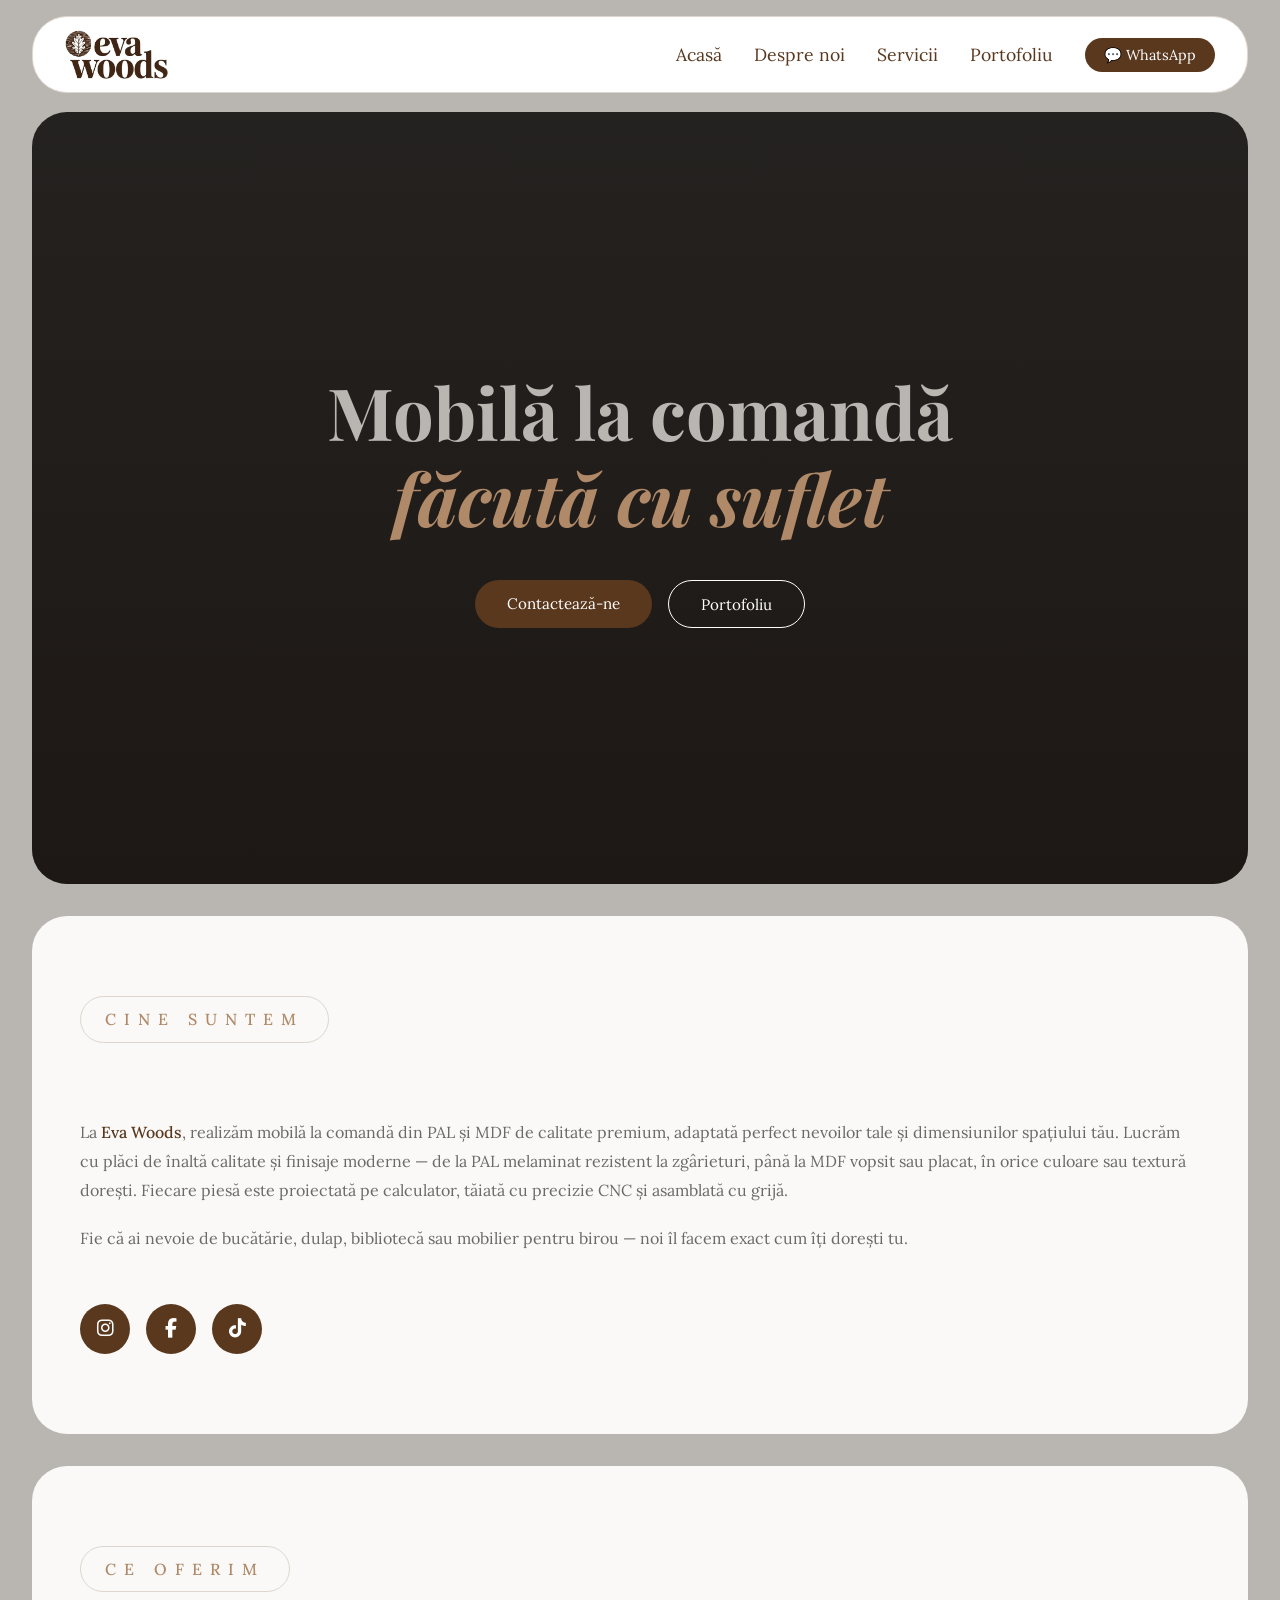
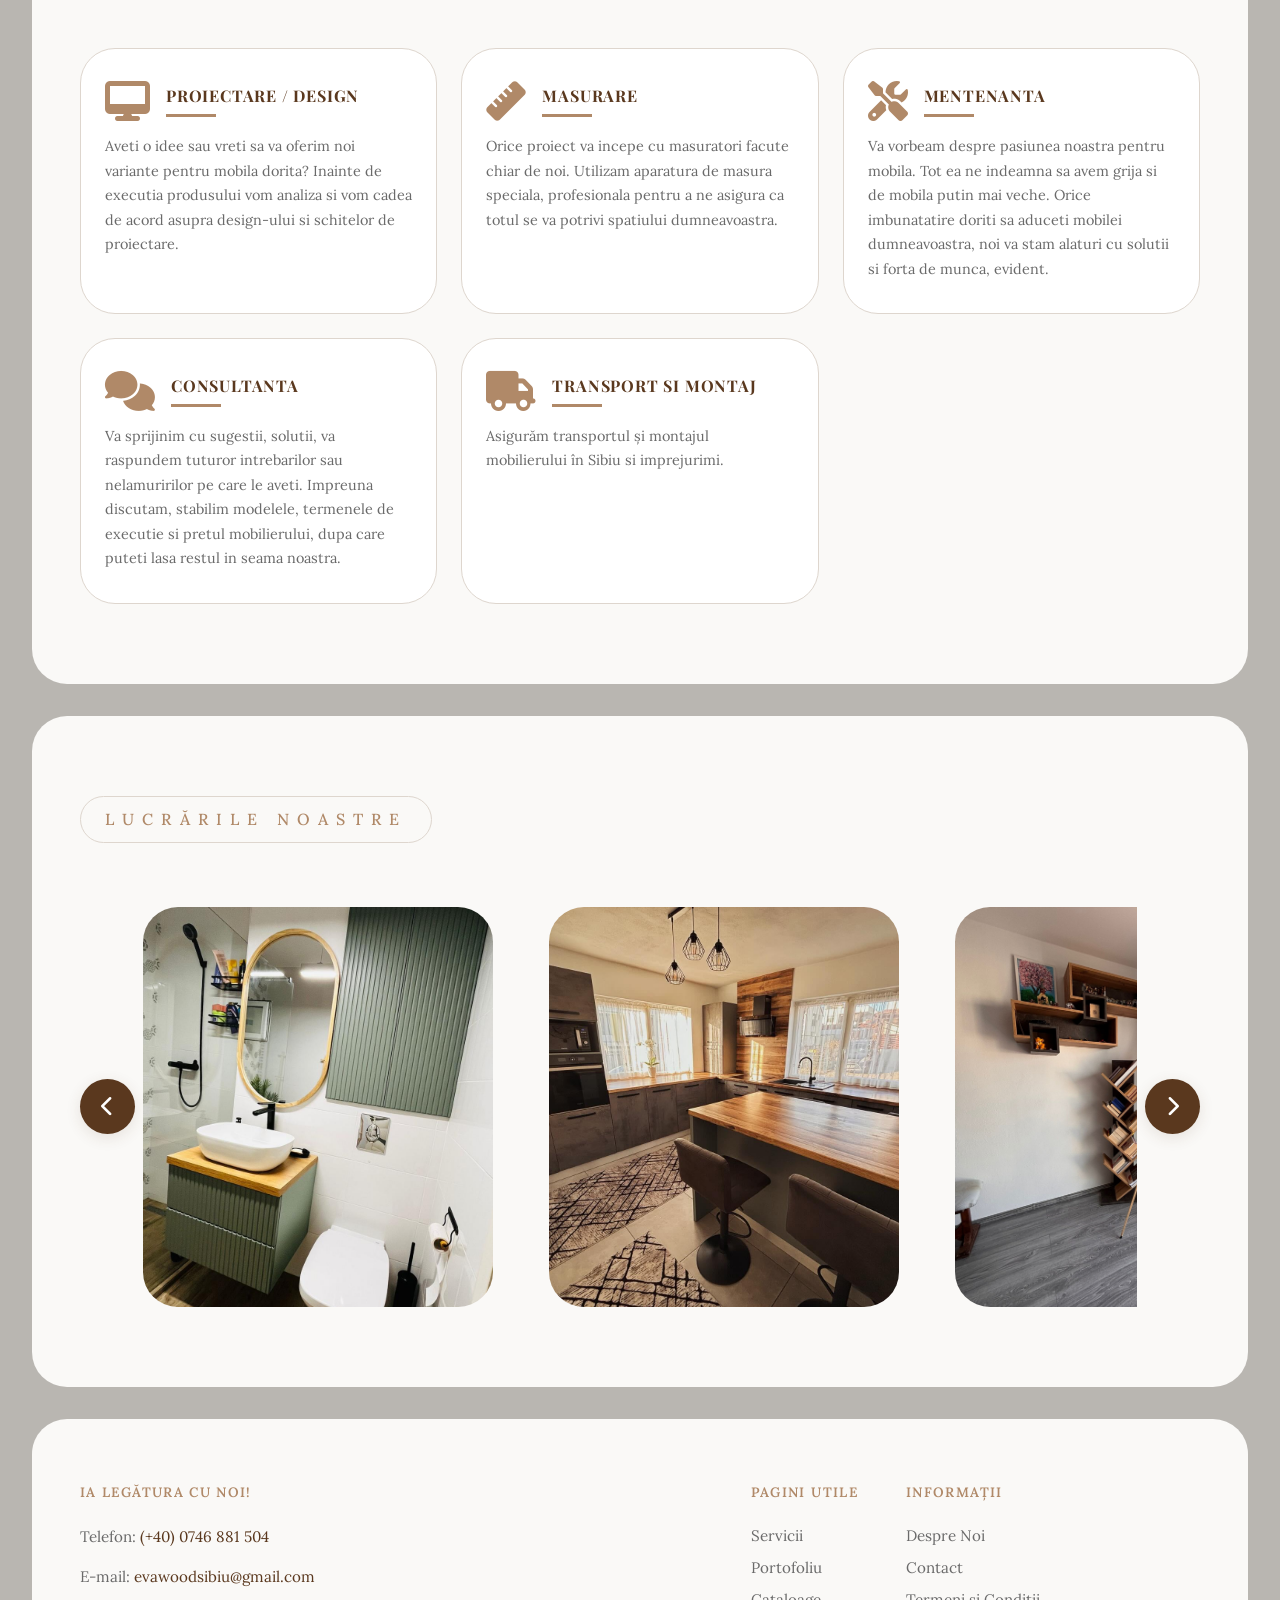
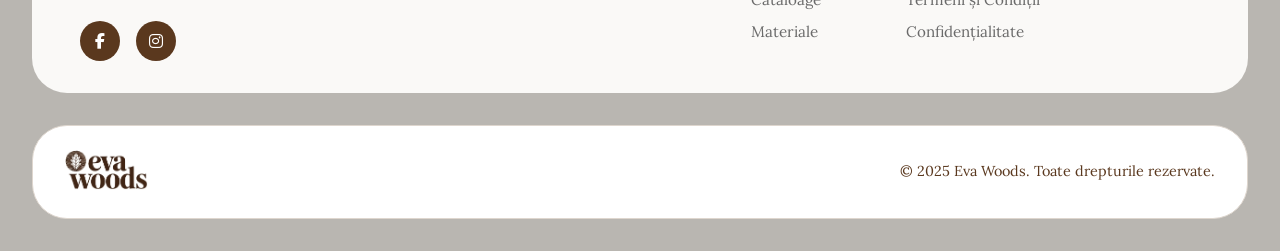
==== commit aded6e4b: "Name change Change name into Eva Woods Change logo" ====
--- a/index.html
+++ b/index.html
@@ -5,24 +5,24 @@
     <meta name="viewport" content="width=device-width, initial-scale=1.0" />
     
     <!-- SEO Basic -->
-    <title>Eva Wood's — Mobilă la Comandă din PAL și MDF | Sibiu</title>
-    <meta name="description" content="Eva Wood's Sibiu - Mobilă personalizată la comandă din PAL și MDF de calitate premium. Bucătării, dressing-uri, mobilier birou. Proiectare 3D, transport și montaj inclus." />
-    <meta name="keywords" content="mobilă la comandă, mobilă personalizată, bucătării la comandă, dressing, mobilier birou, PAL melaminat, MDF vopsit, Sibiu, Eva Wood's" />
-    <meta name="author" content="Eva Wood's" />
+    <title>Eva Woods — Mobilă la Comandă din PAL și MDF | Sibiu</title>
+    <meta name="description" content="Eva Woods Sibiu - Mobilă personalizată la comandă din PAL și MDF de calitate premium. Bucătării, dressing-uri, mobilier birou. Proiectare 3D, transport și montaj inclus." />
+    <meta name="keywords" content="mobilă la comandă, mobilă personalizată, bucătării la comandă, dressing, mobilier birou, PAL melaminat, MDF vopsit, Sibiu, Eva Woods" />
+    <meta name="author" content="Eva Woods" />
     <meta name="robots" content="index, follow" />
     
     <!-- Open Graph (Facebook, WhatsApp) -->
     <meta property="og:type" content="website" />
-    <meta property="og:title" content="Eva Wood's — Mobilă la Comandă | Sibiu" />
+    <meta property="og:title" content="Eva Woods — Mobilă la Comandă | Sibiu" />
     <meta property="og:description" content="Mobilă personalizată din PAL și MDF. Proiectare 3D, calitate premium, transport și montaj în Sibiu și împrejurimi." />
     <meta property="og:image" content="https://evawoods.ro/assets/og-image.jpg" />
     <meta property="og:url" content="https://evawoods.ro" />
-    <meta property="og:site_name" content="Eva Wood's" />
+    <meta property="og:site_name" content="Eva Woods" />
     <meta property="og:locale" content="ro_RO" />
     
     <!-- Twitter Card -->
     <meta name="twitter:card" content="summary_large_image" />
-    <meta name="twitter:title" content="Eva Wood's — Mobilă la Comandă | Sibiu" />
+    <meta name="twitter:title" content="Eva Woods — Mobilă la Comandă | Sibiu" />
     <meta name="twitter:description" content="Mobilă personalizată din PAL și MDF. Proiectare 3D, calitate premium, transport și montaj." />
     <meta name="twitter:image" content="https://evawoods.ro/assets/og-image.jpg" />
     
@@ -48,7 +48,7 @@
     {
         "@context": "https://schema.org",
         "@type": "LocalBusiness",
-        "name": "Eva Wood's",
+        "name": "Eva Woods",
         "description": "Mobilă la comandă din PAL și MDF de calitate premium. Bucătării, dressing-uri, mobilier birou.",
         "image": "https://evawoods.ro/assets/logo.png",
         "logo": "https://evawoods.ro/assets/logo.png",
@@ -100,7 +100,7 @@
 
         <!-- Logo -->
         <a href="#acasa" class="logo">
-            <img src="assets/logo.png" alt="Eva Wood's" class="logo-img" />
+            <img src="assets/logo.png" alt="Eva Woods" class="logo-img" />
         </a>
 
         <!-- Navigare -->
@@ -156,7 +156,7 @@
         
         <!-- <h2 class="section-title">Mobilă personalizată pentru fiecare spațiu</h2> -->
         <p class="despre-text">
-        La <strong>Eva Wood's</strong>, realizăm mobilă la comandă din PAL și MDF de calitate premium, adaptată perfect nevoilor tale și dimensiunilor spațiului tău.
+        La <strong>Eva Woods</strong>, realizăm mobilă la comandă din PAL și MDF de calitate premium, adaptată perfect nevoilor tale și dimensiunilor spațiului tău.
         Lucrăm cu plăci de înaltă calitate și finisaje moderne — de la PAL melaminat rezistent la zgârieturi, până la MDF vopsit sau placat, în orice culoare sau textură dorești. Fiecare piesă este proiectată pe calculator, tăiată cu precizie CNC și asamblată cu grijă.
         </p>
         <p class="despre-text">
@@ -167,7 +167,7 @@
             <a href="https://www.instagram.com/evawoods.online?igsh=MXVwNzNwbXVoMW81cg%3D%3D&utm_source=qr" target="_blank" class="social-link" aria-label="Instagram">
                 <i class="fab fa-instagram"></i>
             </a>
-            <a href="https://www.facebook.com/" target="_blank" class="social-link" aria-label="Facebook">
+            <a href="https://www.facebook.com/profile.php?id=61586584838457" target="_blank" class="social-link" aria-label="Facebook">
                 <i class="fab fa-facebook-f"></i>
             </a>
             <a href="https://www.tiktok.com/" target="_blank" class="social-link" aria-label="TikTok">
@@ -412,7 +412,7 @@
                 </div>
             </div>
             <p class="testimonial-text">
-                "Am comandat bucătăria de la Eva Wood's și sunt extrem de mulțumit. Materialele sunt de calitate și finisajele impecabile. Merită fiecare ban!"
+                "Am comandat bucătăria de la Eva Woods și sunt extrem de mulțumit. Materialele sunt de calitate și finisajele impecabile. Merită fiecare ban!"
             </p>
             <div class="testimonial-date">Noiembrie 2024</div>
             </div> -->
@@ -535,9 +535,9 @@
     <footer class="footer-bottom-bar">
     <div class="footer-bottom-container">
         <a href="index.html" class="footer-logo">
-        <img src="assets/logo.png" alt="Eva Wood's" />
+        <img src="assets/logo.png" alt="Eva Woods" />
         </a>
-        <p class="footer-copyright">&copy; 2025 Eva Wood's. Toate drepturile rezervate.</p>
+        <p class="footer-copyright">&copy; 2025 Eva Woods. Toate drepturile rezervate.</p>
     </div>
     </footer>
 
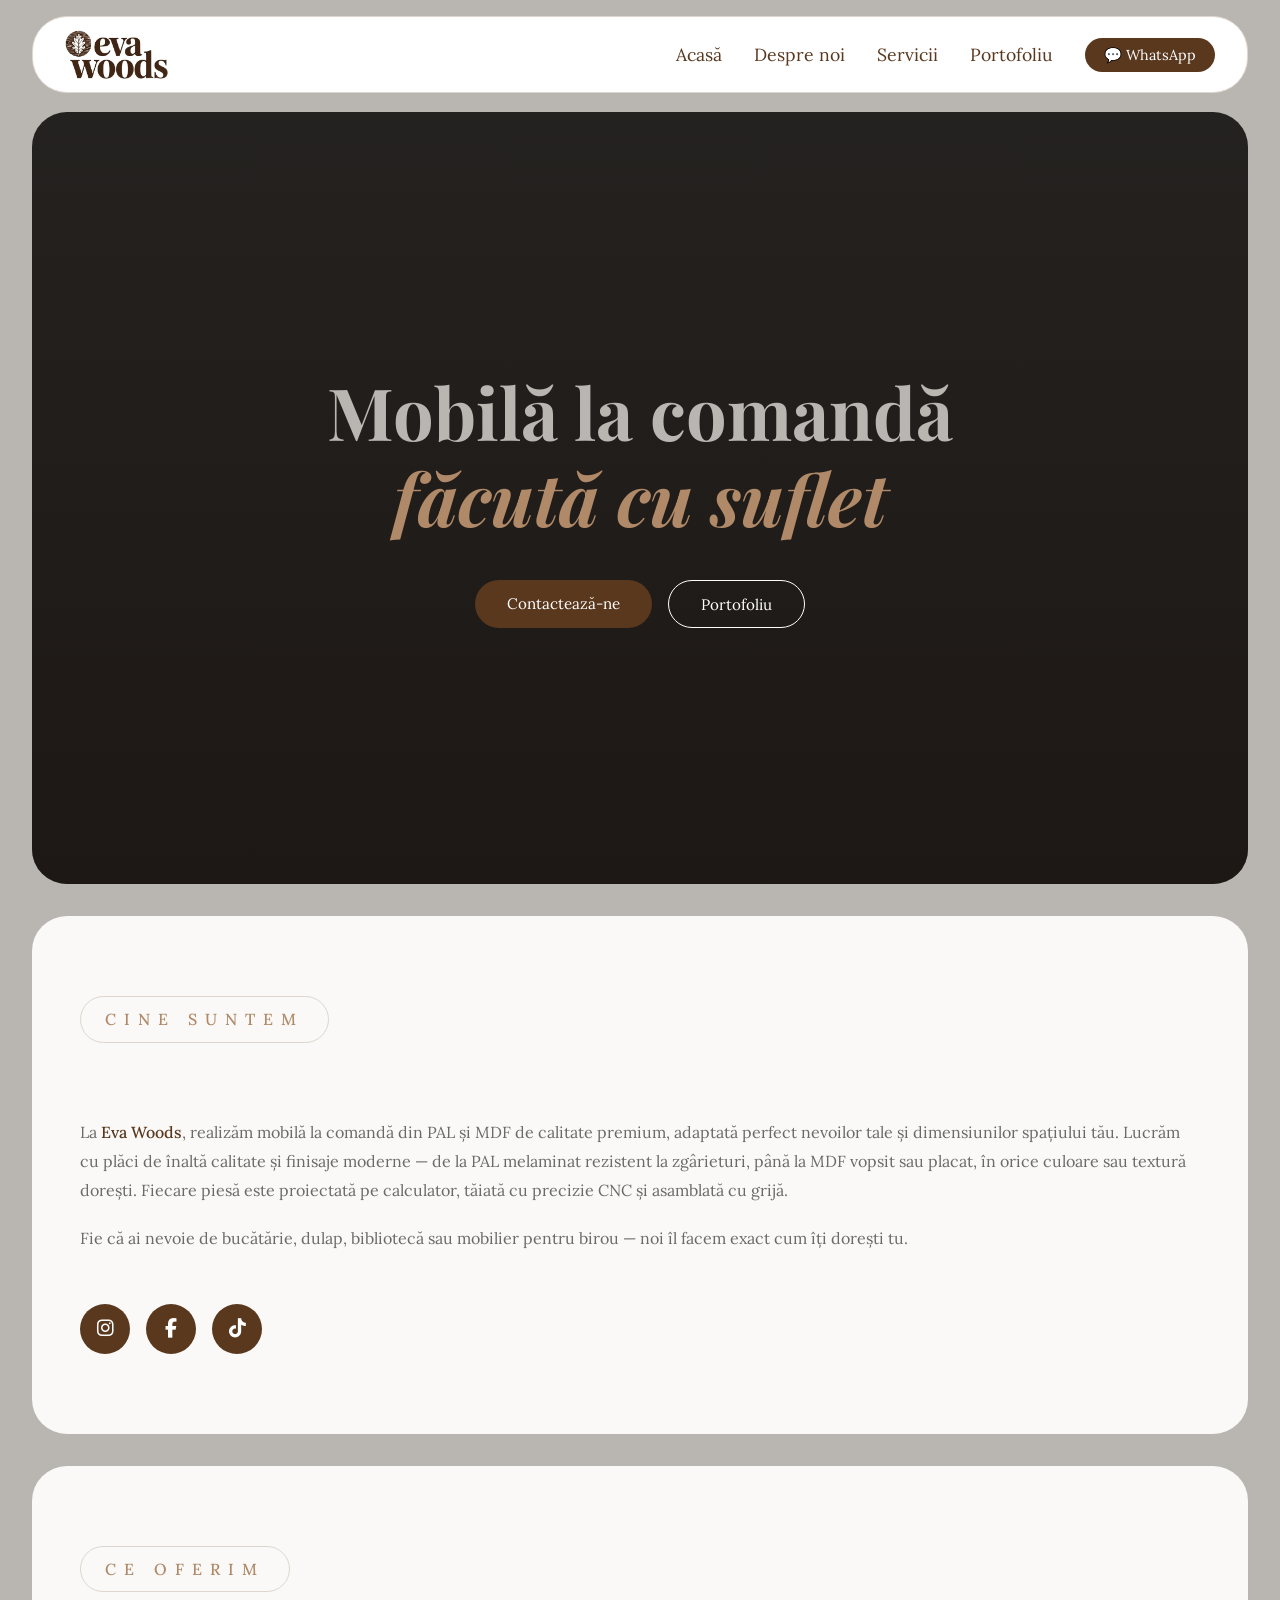
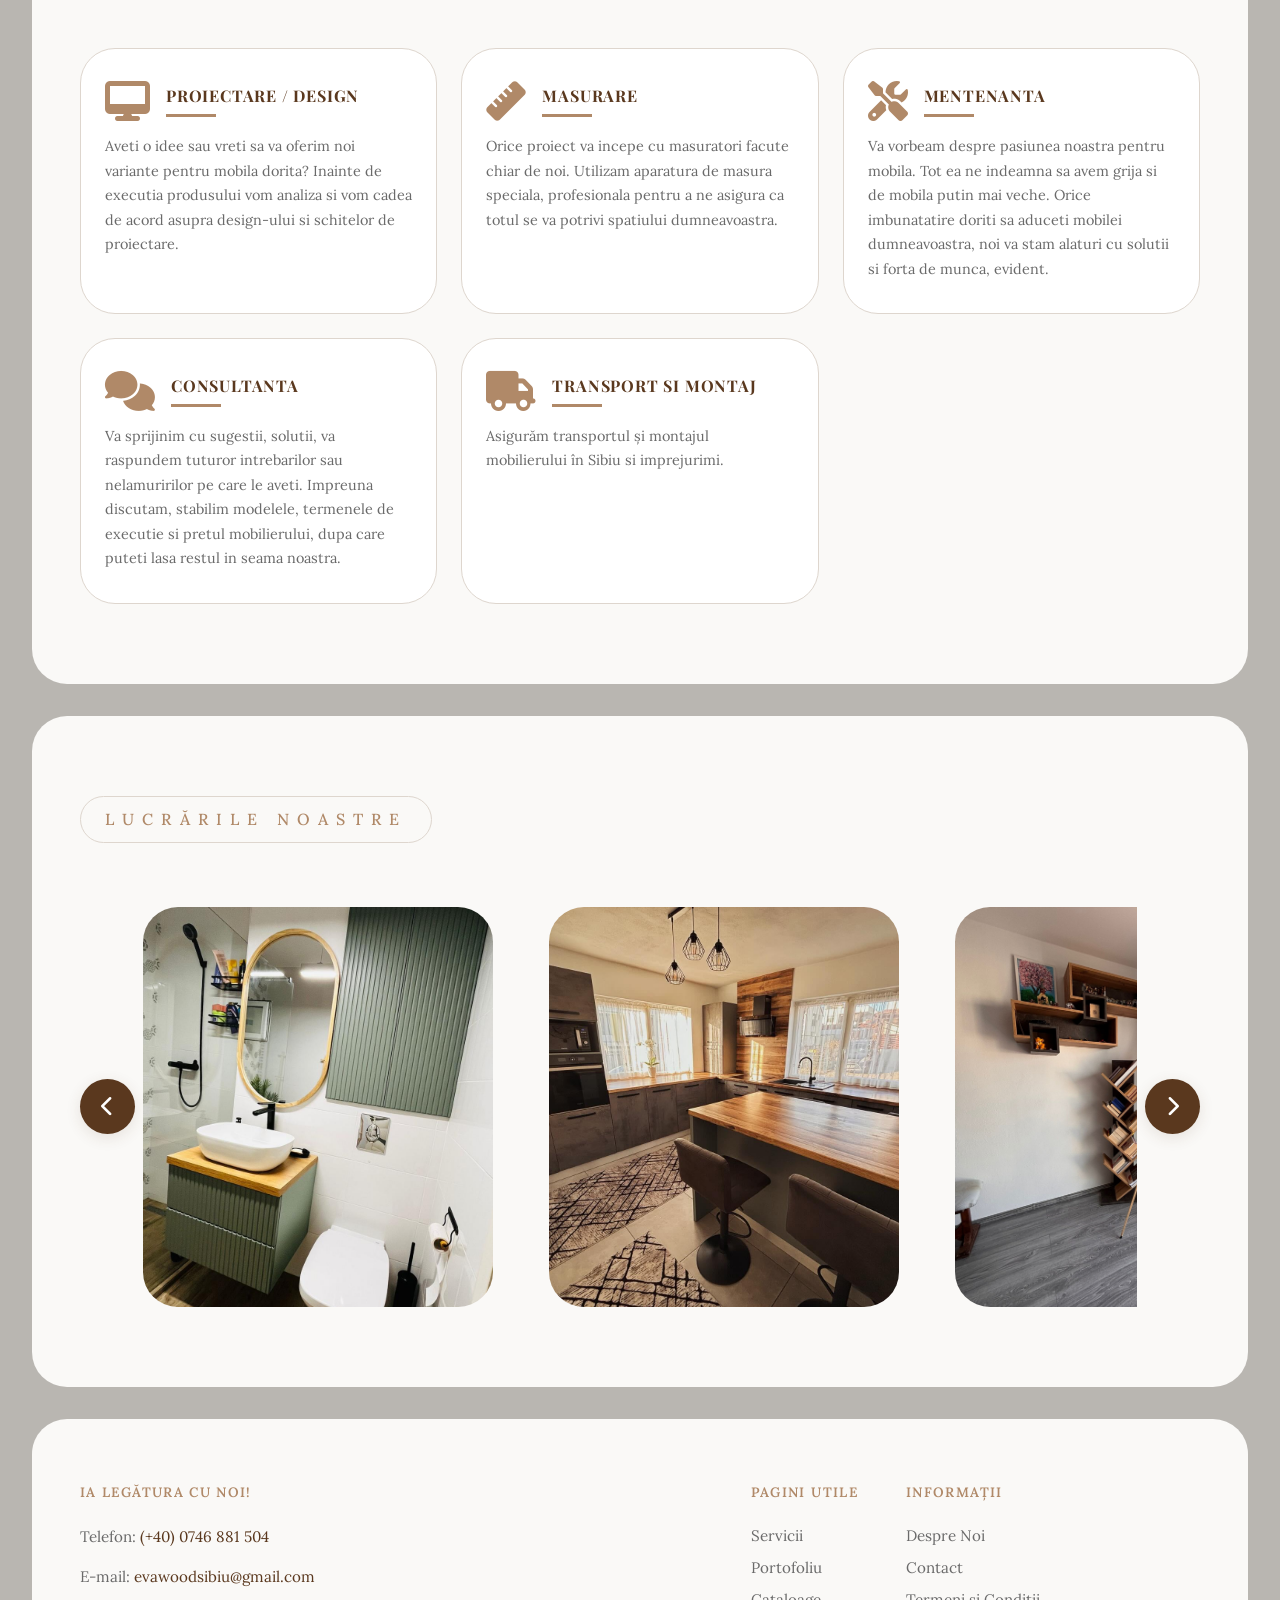
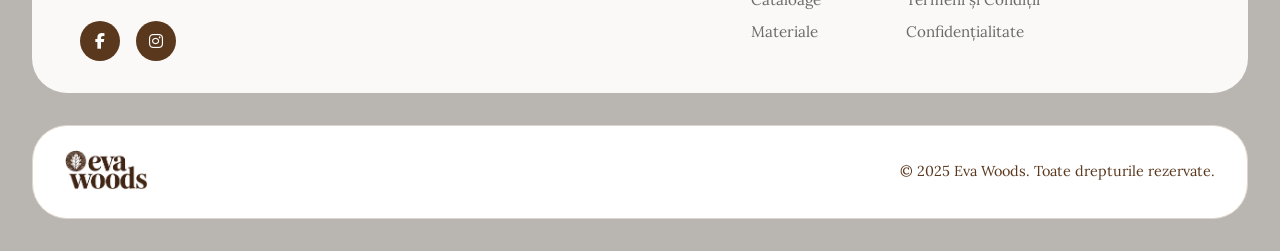
==== commit 71af4eb6: "Google tag Add the Google tag script in all pages" ====
--- a/index.html
+++ b/index.html
@@ -91,6 +91,17 @@
         }
     }
     </script>
+    
+    <!-- Google tag (gtag.js) -->
+    <script async src="https://www.googletagmanager.com/gtag/js?id=G-QYTQ4KCCRN"></script>
+    <script>
+        window.dataLayer = window.dataLayer || [];
+        function gtag(){dataLayer.push(arguments);}
+        gtag('js', new Date());
+
+        gtag('config', 'G-QYTQ4KCCRN');
+    </script>
+
 </head>
 <body itemscope itemtype="https://schema.org/LocalBusiness">
     
@@ -489,7 +500,7 @@
         <p class="footer-text">Telefon: <a href="tel:+40746881504">(+40) 0746 881 504</a></p>
         <p class="footer-text">E-mail: <a href="mailto:evawoodsibiu@gmail.com">evawoodsibiu@gmail.com</a></p>
         <div class="footer-social">
-            <a href="https://www.facebook.com/evawoods" target="_blank" aria-label="Facebook">
+            <a href="https://www.facebook.com/profile.php?id=61586584838457" target="_blank" aria-label="Facebook">
             <i class="fab fa-facebook-f"></i>
             </a>
             <a href="https://www.instagram.com/evawoods.online?igsh=MXVwNzNwbXVoMW81cg%3D%3D&utm_source=qr" target="_blank" aria-label="Instagram">
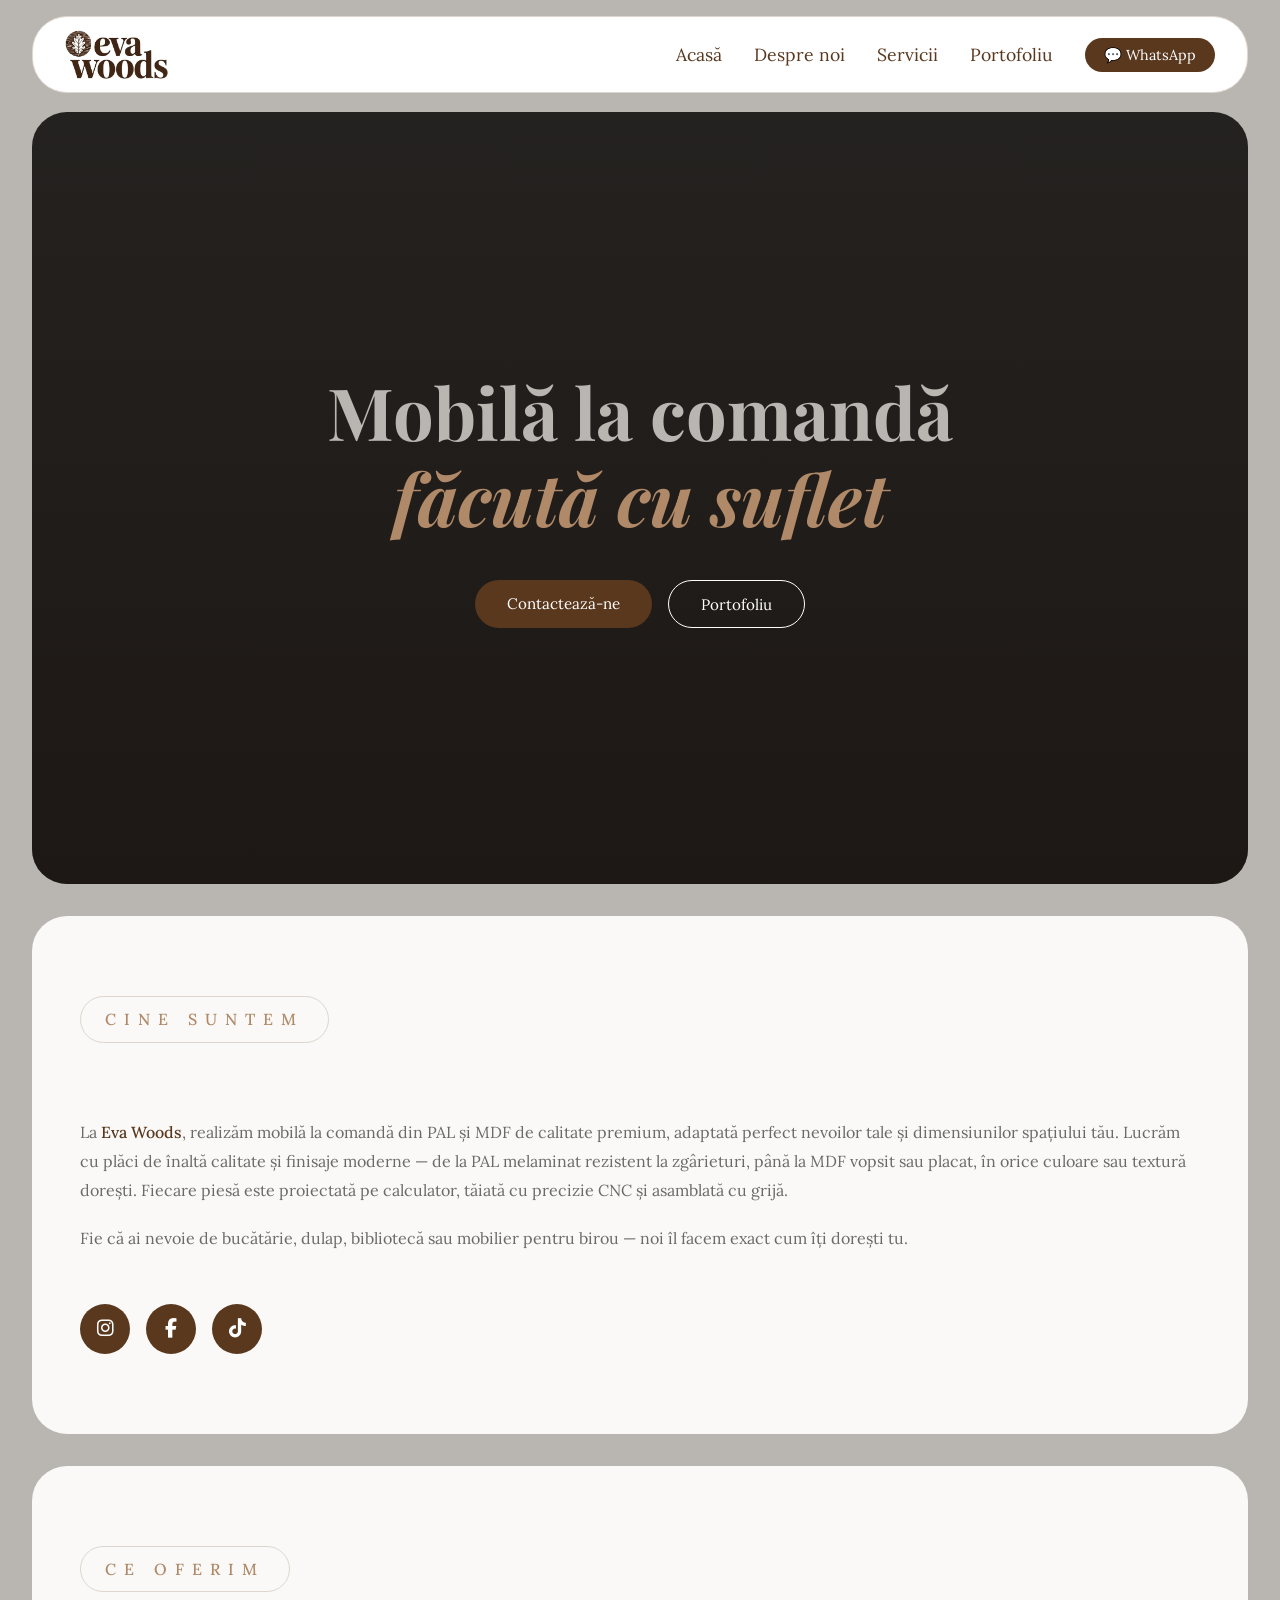
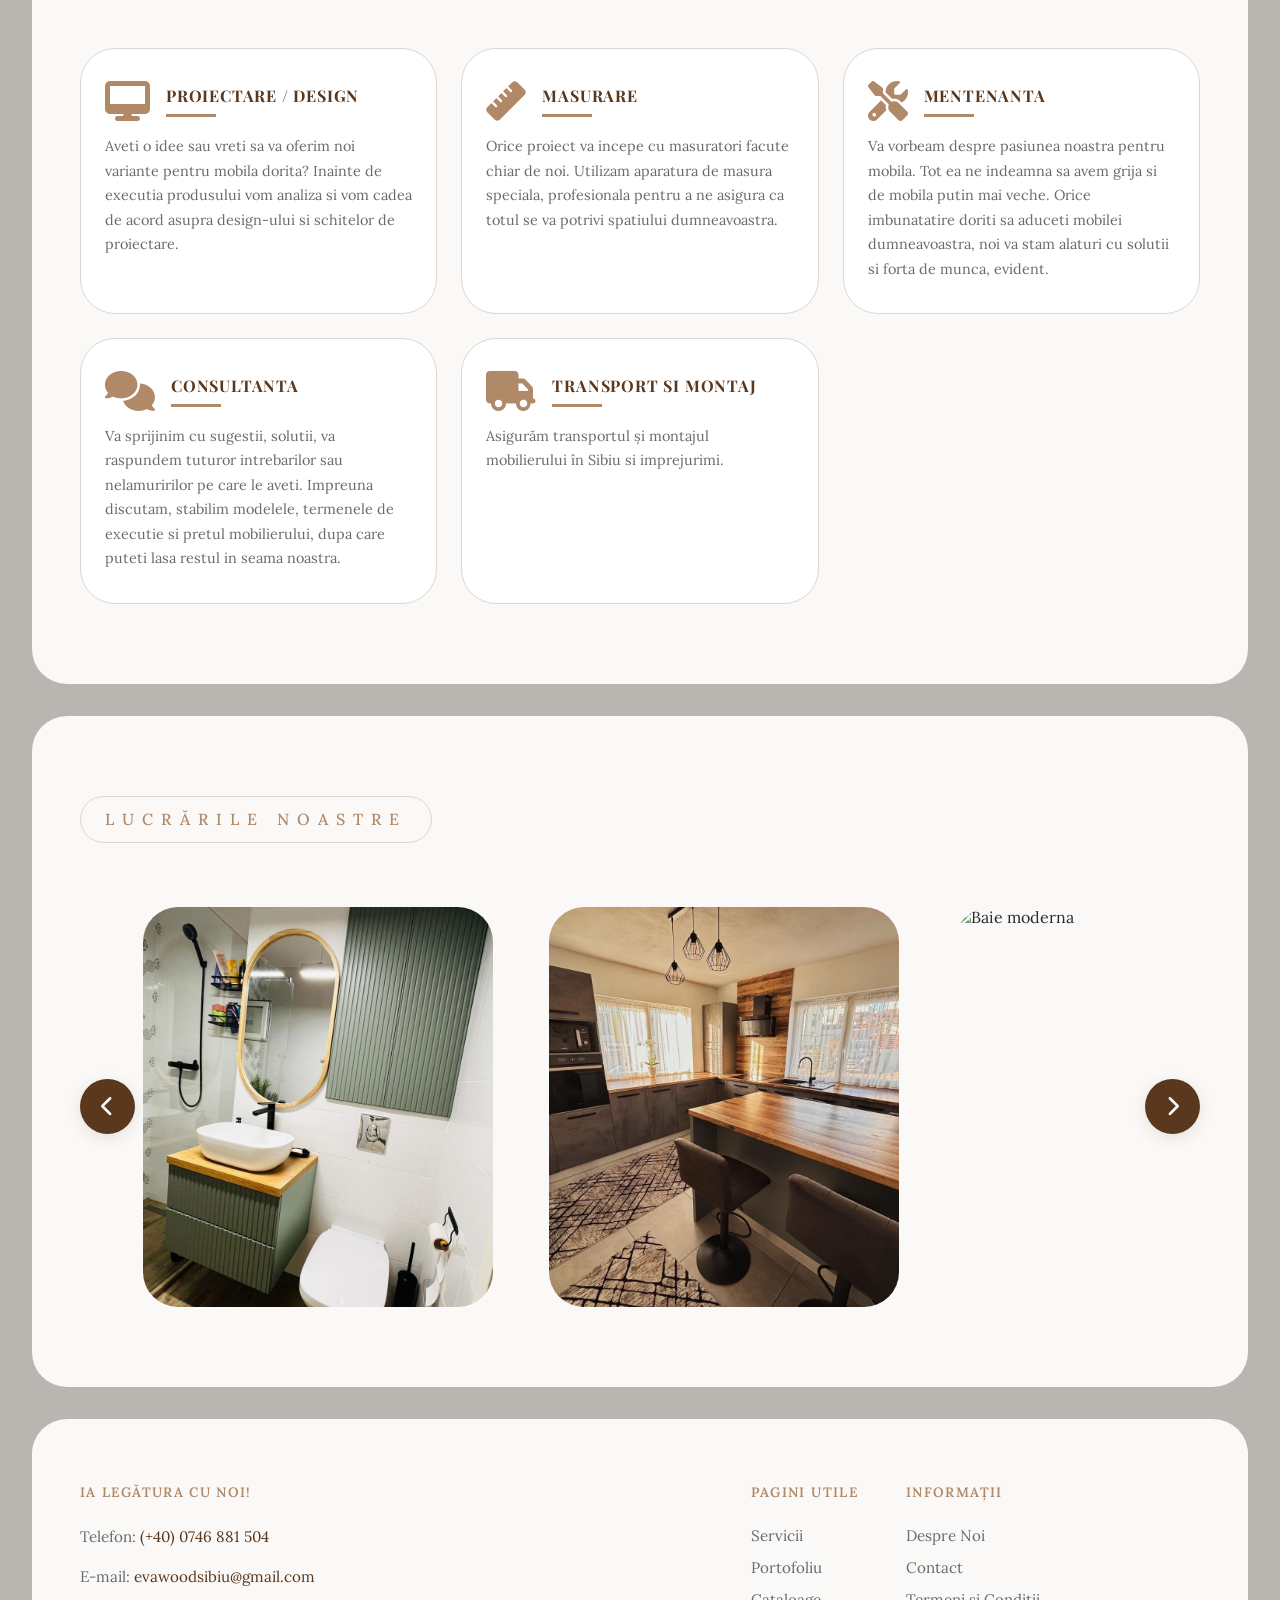
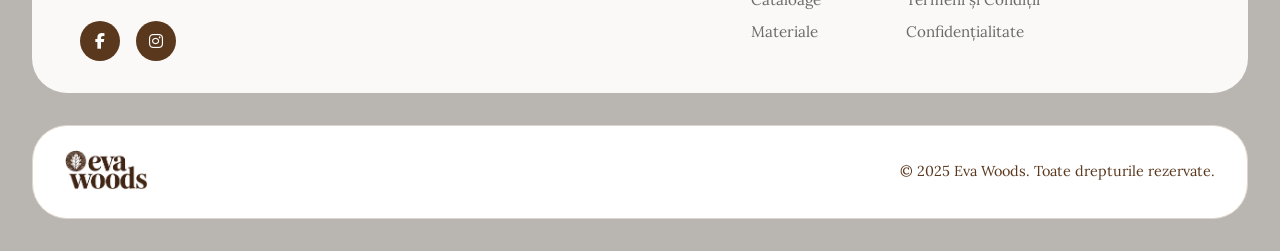
==== commit 0f41aaa3: "New project Add new pics for new project" ====
--- a/index.html
+++ b/index.html
@@ -340,10 +340,10 @@
 
                 <!-- Proiect 3 -->
                 <div class="carousel-item" data-project="2">
-                <img src="assets/proiect1-main.jpg" alt="Dressing modern" />
+                <img src="assets/proiecte/Baie-Carmen/IMG_3974.JPEG" alt="Baie moderna" />
                 <div class="carousel-caption">
-                    <h3>Dressing ggmodern</h3>
-                    <p>MDF vopsit</p>
+                    <h3>Baie moderna</h3>
+                    <p>MDF Bej creta</p>
                 </div>
                 </div>
 
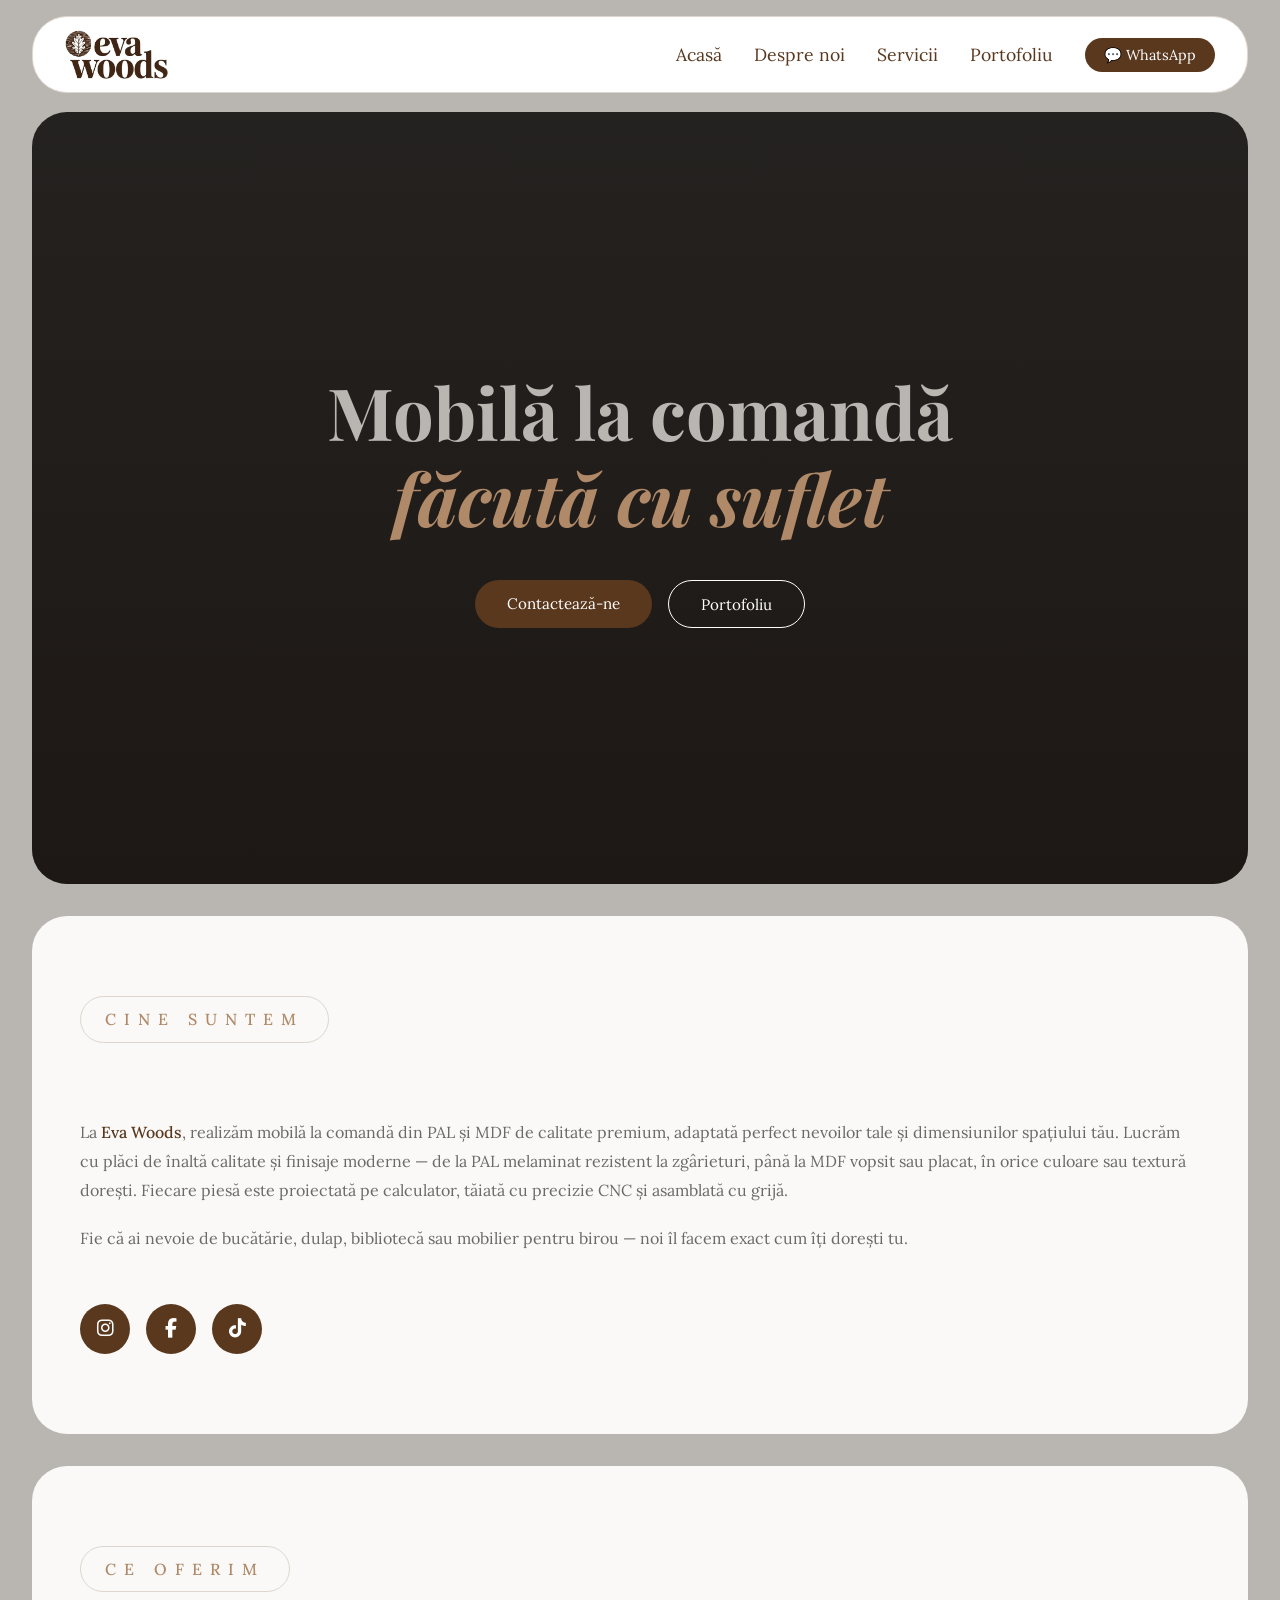
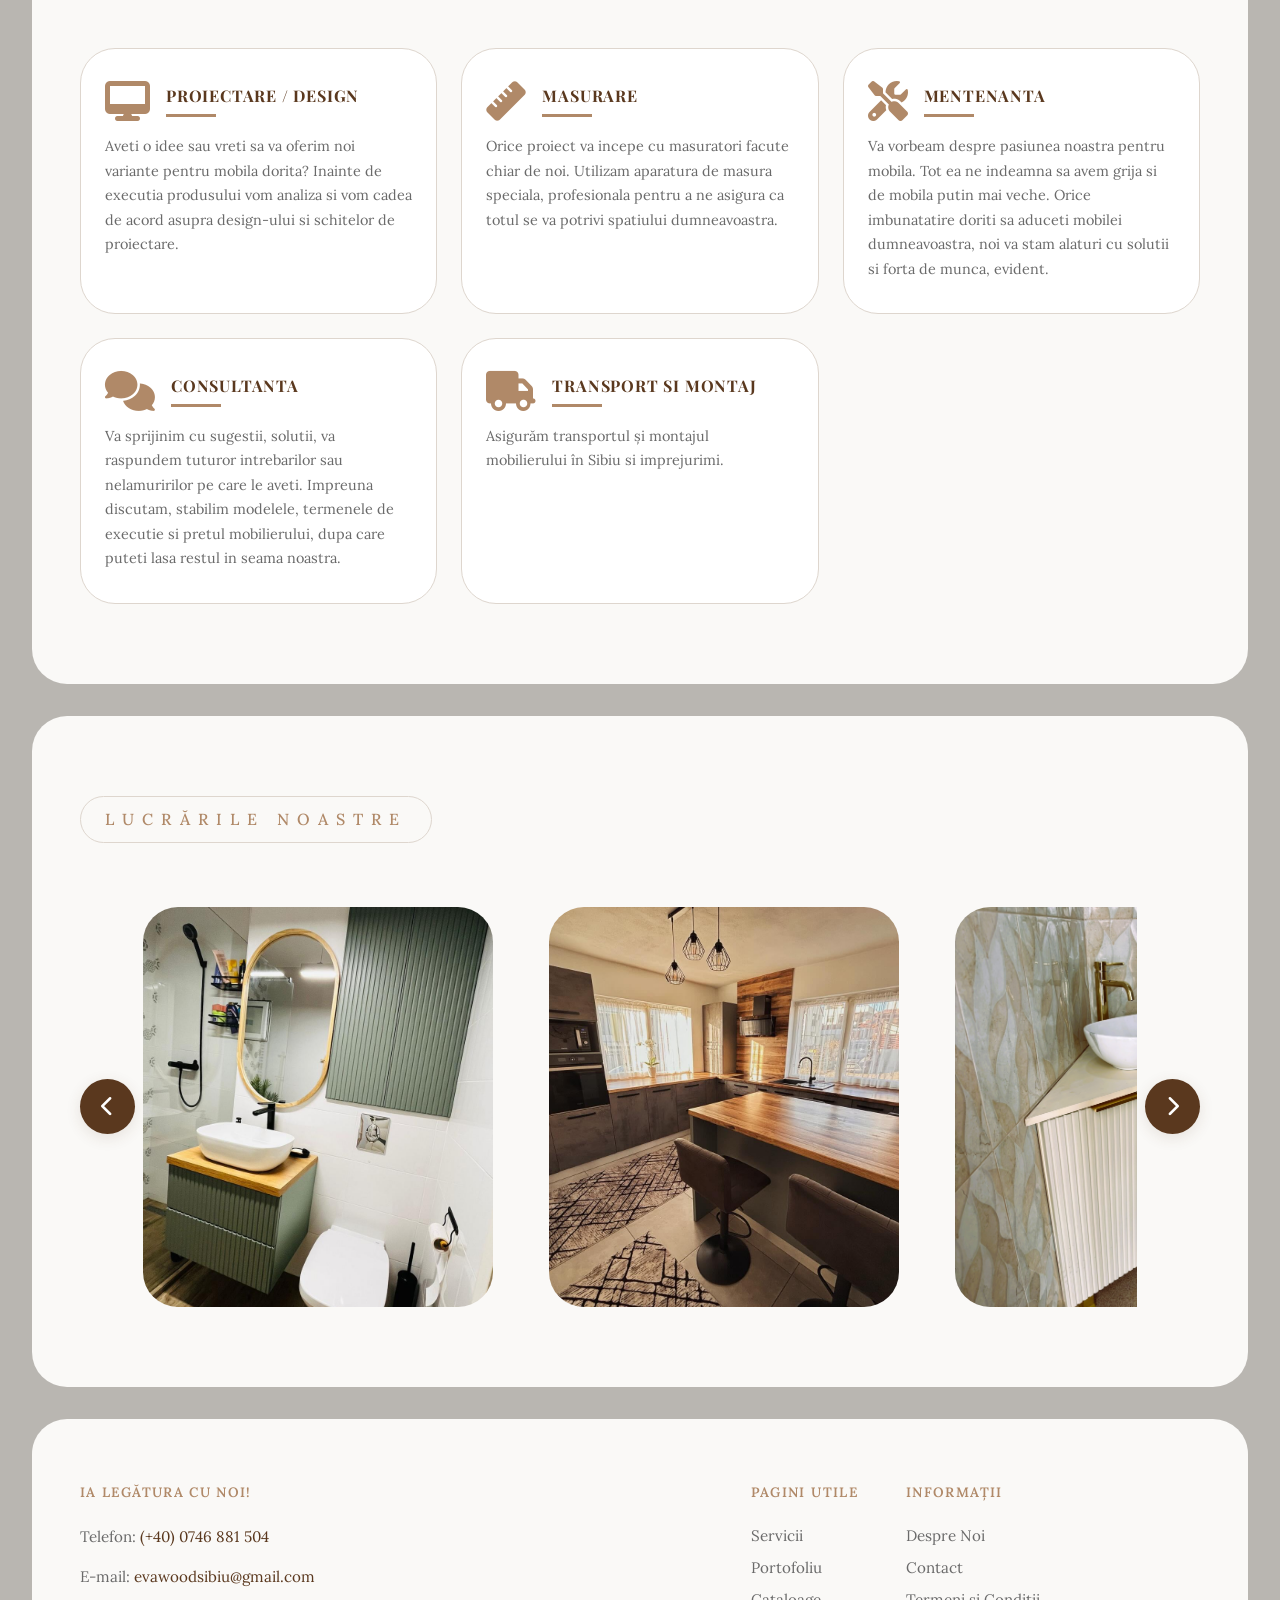
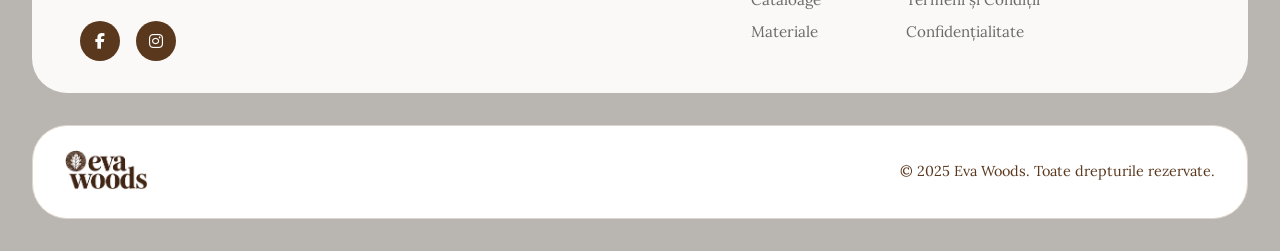
==== commit 24a1d6cb: "Update index.html Update img from index" ====
--- a/index.html
+++ b/index.html
@@ -340,7 +340,7 @@
 
                 <!-- Proiect 3 -->
                 <div class="carousel-item" data-project="2">
-                <img src="assets/proiecte/Baie-Carmen/IMG_3974.JPEG" alt="Baie moderna" />
+                <img src="assets/proiecte/Baie-Carmen/IMG_3974.JPG" alt="Baie moderna" />
                 <div class="carousel-caption">
                     <h3>Baie moderna</h3>
                     <p>MDF Bej creta</p>
